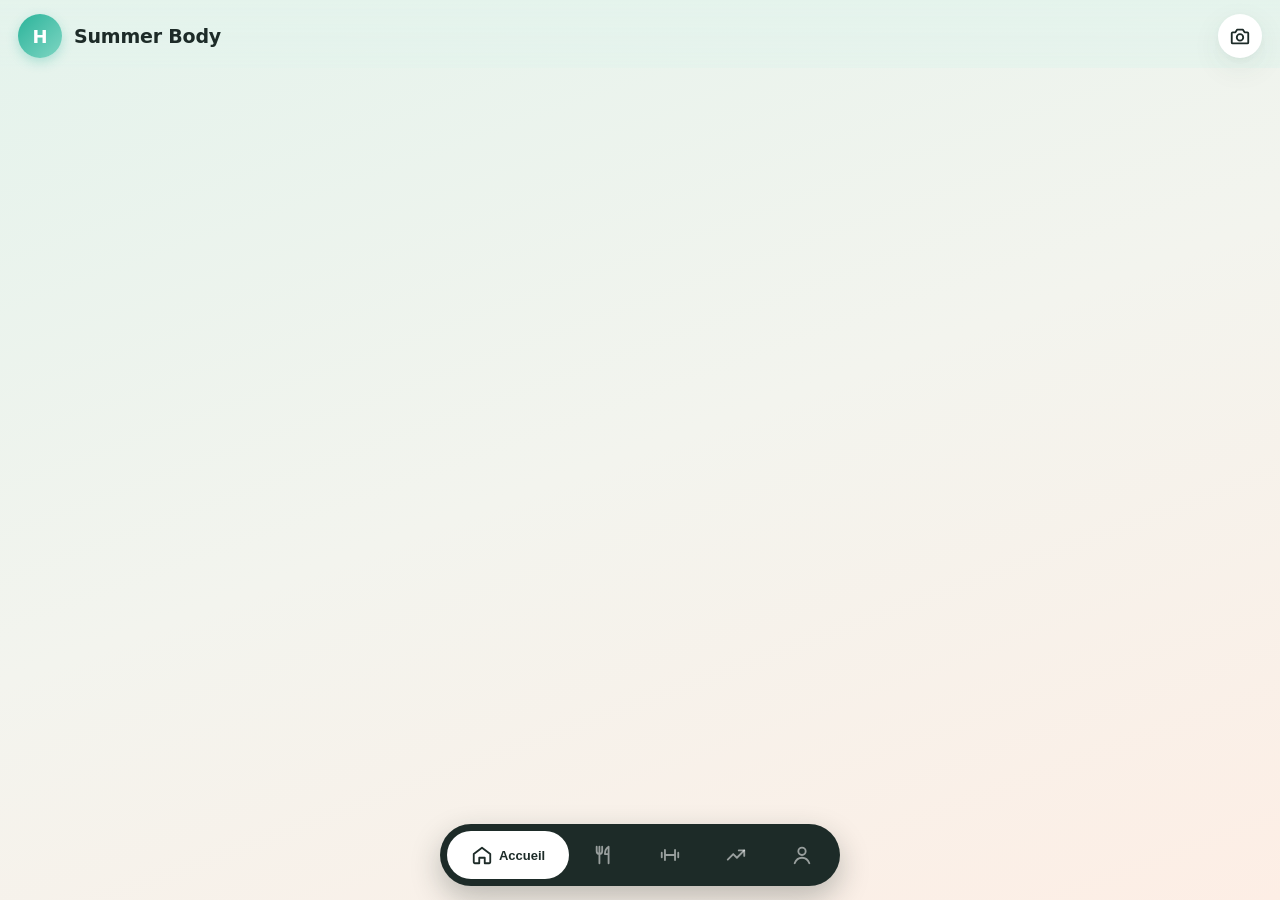
==== index.html @ 95f66892 "Add files via upload" ====
<!DOCTYPE html>
<html lang="fr">
<head>
<meta charset="utf-8">
<meta name="viewport" content="width=device-width, initial-scale=1, viewport-fit=cover">
<meta name="theme-color" content="#e4f3ec">
<title>Summer Body</title>
<link rel="manifest" href="manifest.webmanifest">
<link rel="icon" href="icon-192.png">
<link rel="apple-touch-icon" href="icon-192.png">
<link rel="stylesheet" href="styles.css">
</head>
<body>
<header id="topbar">
  <div id="avatar">H</div>
  <div class="ttl"><h1 id="title">Summer Body</h1><div id="date-label"></div></div>
  <button class="bell" id="quick-cam" aria-label="Photo d'un repas">
    <svg width="22" height="22" viewBox="0 0 24 24" fill="none" stroke="currentColor" stroke-width="2" stroke-linecap="round" stroke-linejoin="round"><path d="M4 8h3l2-3h6l2 3h3a1 1 0 0 1 1 1v10a1 1 0 0 1-1 1H4a1 1 0 0 1-1-1V9a1 1 0 0 1 1-1z"/><circle cx="12" cy="13.5" r="3.5"/></svg>
  </button>
</header>

<main id="view"></main>

<nav id="tabs">
  <button data-tab="home" class="active"><svg viewBox="0 0 24 24" fill="none" stroke="currentColor" stroke-width="2" stroke-linecap="round" stroke-linejoin="round"><path d="M3 11l9-7 9 7v9a1 1 0 0 1-1 1h-5v-6h-6v6H4a1 1 0 0 1-1-1z"/></svg><span class="lbl">Accueil</span></button>
  <button data-tab="meals"><svg viewBox="0 0 24 24" fill="none" stroke="currentColor" stroke-width="2" stroke-linecap="round" stroke-linejoin="round"><path d="M7 3v8M4 3v5a3 3 0 0 0 6 0V3M7 11v10M17 21V3c-2.5 1.5-4 4.5-4 8h4"/></svg><span class="lbl">Repas</span></button>
  <button data-tab="train"><svg viewBox="0 0 24 24" fill="none" stroke="currentColor" stroke-width="2" stroke-linecap="round" stroke-linejoin="round"><path d="M6.5 6.5v11M17.5 6.5v11M3 9.5v5M21 9.5v5M6.5 12h11"/></svg><span class="lbl">Séances</span></button>
  <button data-tab="body"><svg viewBox="0 0 24 24" fill="none" stroke="currentColor" stroke-width="2" stroke-linecap="round" stroke-linejoin="round"><path d="M3 17l6-6 4 4 8-8"/><path d="M15 7h6v6"/></svg><span class="lbl">Corps</span></button>
  <button data-tab="settings"><svg viewBox="0 0 24 24" fill="none" stroke="currentColor" stroke-width="2" stroke-linecap="round" stroke-linejoin="round"><circle cx="12" cy="8" r="4"/><path d="M4 21c1.5-4 4.5-6 8-6s6.5 2 8 6"/></svg><span class="lbl">Profil</span></button>
</nav>

<div id="sheet-backdrop" hidden></div>
<section id="sheet" hidden></section>
<div id="toast" hidden></div>

<script src="app.js"></script>
</body>
</html>
---- styles.css ----
/* Summer Body — thème clair pastel (menthe / pêche), cartes arrondies, nav flottante */
:root{
  --bg1:#e4f3ec; --bg2:#fdeee5;
  --card:rgba(255,255,255,.78); --card-solid:#ffffff; --card2:#f2f6f4; --line:rgba(29,43,40,.08);
  --text:#1d2b28; --muted:#7c8b87;
  --teal:#2bb39a; --teal-d:#1f927e; --teal-soft:#d9f2ea;
  --peach:#ff8a6b; --peach-d:#f06b4b; --peach-soft:#ffe4d9;
  --blue-soft:#d5eaf4; --yellow-soft:#fbefc2; --green-soft:#e2f0cf; --lilac-soft:#ebe4f7;
  --good:#2bb39a; --bad:#e5534b;
  --accent:var(--teal); --accent2:var(--peach);
  --shadow:0 10px 30px rgba(38,78,68,.08), 0 2px 6px rgba(38,78,68,.04);
  --r:24px;
}
*{box-sizing:border-box;-webkit-tap-highlight-color:transparent}
html{background:linear-gradient(160deg,var(--bg1) 0%,#f3f4ee 50%,var(--bg2) 100%) fixed;min-height:100%}
body{margin:0;color:var(--text);font-family:"Inter",system-ui,-apple-system,"Segoe UI",Roboto,sans-serif;font-size:16px;
  padding-bottom:calc(110px + env(safe-area-inset-bottom));min-height:100vh}

/* En-tête */
#topbar{position:sticky;top:0;z-index:5;display:flex;align-items:center;gap:12px;padding:14px 18px 10px;padding-top:calc(14px + env(safe-area-inset-top));
  background:linear-gradient(180deg,rgba(228,243,236,.95),rgba(228,243,236,.75));backdrop-filter:blur(12px);-webkit-backdrop-filter:blur(12px)}
#avatar{width:44px;height:44px;border-radius:50%;background:linear-gradient(135deg,var(--teal),#7fd6c3);color:#fff;display:flex;align-items:center;justify-content:center;font-weight:800;font-size:18px;flex-shrink:0;box-shadow:0 4px 12px rgba(43,179,154,.3)}
#topbar .ttl{flex:1;min-width:0}
#topbar h1{margin:0;font-size:19px;font-weight:750;letter-spacing:-.2px}
#date-label{color:var(--muted);font-size:13px;text-transform:capitalize}
#topbar .bell{width:44px;height:44px;border-radius:50%;background:var(--card-solid);display:flex;align-items:center;justify-content:center;box-shadow:var(--shadow);border:0;color:var(--text)}
main{padding:4px 16px 20px;max-width:640px;margin:0 auto}

/* Barre de navigation flottante */
#tabs{position:fixed;z-index:6;left:50%;transform:translateX(-50%);bottom:calc(14px + env(safe-area-inset-bottom));
  display:flex;gap:4px;background:#1d2b28;border-radius:32px;padding:7px;box-shadow:0 12px 30px rgba(29,43,40,.28);width:min(92vw,400px)}
#tabs button{flex:1;background:none;border:0;color:rgba(255,255,255,.55);height:48px;border-radius:24px;display:flex;align-items:center;justify-content:center;gap:6px;font-size:13px;font-weight:650;transition:all .25s}
#tabs button svg{width:22px;height:22px;flex-shrink:0}
#tabs button .lbl{display:none}
#tabs button.active{background:#fff;color:var(--text);flex:2.2}
#tabs button.active .lbl{display:inline}

/* Cartes */
.card{background:var(--card);backdrop-filter:blur(10px);-webkit-backdrop-filter:blur(10px);border-radius:var(--r);padding:18px;margin:14px 0;border:1px solid rgba(255,255,255,.9);box-shadow:var(--shadow)}
.card h2{margin:0 0 12px;font-size:16px;font-weight:700;letter-spacing:-.1px}
.card h3{margin:0 0 6px;font-size:15px}
.card.mint{background:var(--teal-soft)} .card.peach{background:var(--peach-soft)} .card.blue{background:var(--blue-soft)}
.card.yellow{background:var(--yellow-soft)} .card.green{background:var(--green-soft)} .card.lilac{background:var(--lilac-soft)}
.sec-title{display:flex;justify-content:space-between;align-items:baseline;margin:22px 4px 6px;font-weight:700;font-size:16px}
.sec-title a,.sec-title button{font-size:13px;color:var(--teal-d);font-weight:600;background:none;border:0}
.muted{color:var(--muted)} .small{font-size:13px}
.row{display:flex;gap:10px;align-items:center}
.between{justify-content:space-between}
.wrap{flex-wrap:wrap}
.grid2{display:grid;grid-template-columns:1fr 1fr;gap:12px}
.grid3{display:grid;grid-template-columns:repeat(3,1fr);gap:10px}

/* Accueil */
.hello{margin:6px 4px 2px}
.hello .h{font-size:26px;font-weight:800;letter-spacing:-.5px;line-height:1.15}
.hello .s{color:var(--muted);font-size:14px;margin-top:4px}
.progress-card{display:flex;gap:18px;align-items:center}
.ring{position:relative;flex-shrink:0}
.ring svg{display:block;transform:rotate(-90deg)}
.ring .ring-lbl{position:absolute;inset:0;display:flex;flex-direction:column;align-items:center;justify-content:center;text-align:center}
.ring .ring-lbl b{font-size:24px;font-weight:800;letter-spacing:-.5px}
.ring .ring-lbl span{font-size:11px;color:var(--muted)}
.legend{flex:1;display:flex;flex-direction:column;gap:9px;min-width:0}
.legend .li{display:flex;align-items:center;gap:8px;font-size:13px}
.legend .li i{width:8px;height:8px;border-radius:50%;flex-shrink:0}
.legend .li span{flex:1;color:var(--muted);white-space:nowrap;overflow:hidden;text-overflow:ellipsis}
.legend .li b{font-weight:700}
.week-bars{display:flex;justify-content:space-between;align-items:flex-end;height:110px;gap:8px;padding-top:6px}
.week-bars .col{flex:1;display:flex;flex-direction:column;align-items:center;gap:6px;height:100%}
.week-bars .track{flex:1;width:14px;background:rgba(43,179,154,.12);border-radius:10px;display:flex;align-items:flex-end;overflow:hidden;position:relative}
.week-bars .fill{width:100%;background:linear-gradient(180deg,#7fd6c3,var(--teal));border-radius:10px}
.week-bars .col.today .fill{background:linear-gradient(180deg,#ffb39e,var(--peach))}
.week-bars .d{font-size:11px;color:var(--muted);font-weight:600;width:24px;height:24px;border-radius:50%;display:flex;align-items:center;justify-content:center}
.week-bars .col.today .d{background:var(--text);color:#fff}
.week-bars .dot{width:5px;height:5px;border-radius:50%;background:transparent}
.week-bars .dot.on{background:var(--peach)}
.qa{display:grid;grid-template-columns:1fr 1fr;gap:12px}
.qa button{border:0;border-radius:20px;padding:14px;display:flex;align-items:center;gap:10px;text-align:left;font-size:14px;font-weight:650;color:var(--text);box-shadow:var(--shadow);background:var(--card-solid)}
.qa .ic{width:38px;height:38px;border-radius:12px;display:flex;align-items:center;justify-content:center;flex-shrink:0}
.qa .ic svg{width:20px;height:20px}
.streak-card{position:relative;overflow:hidden}
.streak-card .big{font-size:42px;font-weight:800;letter-spacing:-1px;line-height:1}
.pill{display:inline-flex;align-items:center;gap:6px;padding:6px 12px;border-radius:99px;background:rgba(255,255,255,.75);font-size:12px;font-weight:700}
.quote{font-size:15px;font-weight:650;margin-top:12px;line-height:1.4}
.streak-dots{display:flex;gap:6px;margin-top:14px}
.streak-dots span{flex:1;height:32px;border-radius:11px;background:rgba(255,255,255,.6);display:flex;align-items:center;justify-content:center;font-size:11px;font-weight:700;color:var(--muted)}
.streak-dots span.on{background:var(--peach);color:#fff}
.gauge-wrap{display:flex;align-items:center;gap:14px}
.gauge-wrap .gtxt{flex:1}
.gauge-wrap .gtxt .big{font-size:32px;font-weight:800;letter-spacing:-.8px}

.stat{background:var(--card-solid);border-radius:20px;padding:14px;box-shadow:var(--shadow)}
.stat .v{font-size:22px;font-weight:800;letter-spacing:-.4px}
.stat .l{font-size:12px;color:var(--muted);margin-top:3px}

.bar{height:10px;background:rgba(29,43,40,.07);border-radius:99px;overflow:hidden;margin-top:10px}
.bar > i{display:block;height:100%;background:linear-gradient(90deg,var(--peach),#ffb39e);border-radius:99px;transition:width .6s}
.bar.teal > i{background:linear-gradient(90deg,var(--teal),#7fd6c3)}

/* Boutons */
.btn{appearance:none;border:0;border-radius:16px;padding:13px 18px;font-size:15px;font-weight:700;background:var(--card-solid);color:var(--text);box-shadow:0 2px 6px rgba(29,43,40,.06)}
.btn.primary{background:var(--teal);color:#fff;box-shadow:0 8px 18px rgba(43,179,154,.3)}
.btn.coral{background:var(--peach);color:#fff;box-shadow:0 8px 18px rgba(255,138,107,.3)}
.btn.ghost{background:transparent;border:1.5px solid rgba(29,43,40,.12);box-shadow:none}
.btn.danger{background:transparent;color:var(--bad);border:1.5px solid rgba(229,83,75,.3);box-shadow:none}
.btn.block{width:100%}
.btn.sm{padding:8px 12px;font-size:13px;border-radius:12px}
.btn.round{width:42px;height:42px;padding:0;border-radius:50%;display:inline-flex;align-items:center;justify-content:center}
.fab{position:fixed;right:20px;bottom:calc(92px + env(safe-area-inset-bottom));z-index:4;width:58px;height:58px;border-radius:50%;border:0;background:var(--peach);color:#fff;font-size:30px;font-weight:500;box-shadow:0 10px 24px rgba(255,138,107,.4)}

label{display:block;font-size:13px;color:var(--muted);margin:12px 0 5px;font-weight:600}
input,textarea,select{width:100%;background:var(--card-solid);border:1.5px solid rgba(29,43,40,.08);color:var(--text);border-radius:14px;padding:12px 13px;font-size:16px;font-family:inherit}
textarea{min-height:80px;resize:vertical}
input:focus,textarea:focus,select:focus{outline:none;border-color:var(--teal);box-shadow:0 0 0 3px rgba(43,179,154,.15)}

/* Repas */
.day-head{display:flex;justify-content:space-between;align-items:baseline;margin:20px 6px 6px;font-weight:700;text-transform:capitalize}
.meal{display:flex;gap:12px;align-items:center;padding:10px 12px 10px 10px;background:var(--card-solid);border-radius:20px;margin:10px 0;box-shadow:var(--shadow)}
.meal img,.thumb-ph{width:58px;height:58px;border-radius:50%;object-fit:cover;background:var(--peach-soft);flex-shrink:0;display:flex;align-items:center;justify-content:center;font-size:24px}
.meal .info{flex:1;min-width:0}
.meal .desc{white-space:nowrap;overflow:hidden;text-overflow:ellipsis;font-weight:650}
.meal .check{width:30px;height:30px;border-radius:50%;background:var(--teal);color:#fff;display:flex;align-items:center;justify-content:center;font-size:15px;flex-shrink:0}
.meal .check.off{background:transparent;border:1.5px solid rgba(29,43,40,.15);color:var(--muted)}
.kcal{font-weight:750;color:var(--peach-d)}
.pending{color:var(--muted);font-style:italic;font-size:13px}
.chip{display:inline-block;padding:3px 9px;border-radius:99px;background:var(--card2);font-size:12px;color:var(--muted);margin:2px 4px 2px 0;font-weight:600}
.chip.good{color:var(--teal-d);background:var(--teal-soft)} .chip.acc{color:var(--peach-d);background:var(--peach-soft)}
.macros{display:grid;grid-template-columns:repeat(3,1fr);gap:10px;margin-top:12px}
.macro{background:var(--card-solid);border-radius:18px;padding:12px;box-shadow:var(--shadow);display:flex;flex-direction:column;align-items:center;gap:6px}
.macro .t{font-size:12px;color:var(--muted);font-weight:600}
.macro .v{font-size:18px;font-weight:800}
.photo-preview{width:100%;max-height:300px;object-fit:cover;border-radius:18px;margin-top:8px;background:var(--card2)}

.seg{display:flex;background:rgba(255,255,255,.6);border-radius:18px;padding:5px;margin:6px 0 12px;box-shadow:inset 0 0 0 1px rgba(255,255,255,.9)}
.seg button{flex:1;border:0;background:none;color:var(--muted);padding:10px;border-radius:14px;font-size:14px;font-weight:700}
.seg button.on{background:var(--teal);color:#fff;box-shadow:0 6px 14px rgba(43,179,154,.28)}

/* Feuille (bottom sheet) */
#sheet-backdrop{position:fixed;inset:0;background:rgba(29,43,40,.35);backdrop-filter:blur(3px);z-index:20}
#sheet{position:fixed;left:0;right:0;bottom:0;z-index:21;background:#fbfcfb;border-radius:28px 28px 0 0;max-height:92vh;overflow:auto;padding:12px 18px calc(24px + env(safe-area-inset-bottom));max-width:640px;margin:0 auto;box-shadow:0 -10px 40px rgba(29,43,40,.15)}
#sheet::before{content:"";display:block;width:40px;height:5px;border-radius:9px;background:rgba(29,43,40,.15);margin:0 auto 14px}
#sheet h2{margin:0 0 6px;font-size:20px;font-weight:800}
#sheet .card{backdrop-filter:none}
.sheet-actions{display:flex;gap:10px;margin-top:20px}
.sheet-actions .btn{flex:1}

#toast{position:fixed;left:50%;transform:translateX(-50%);bottom:calc(160px + env(safe-area-inset-bottom));background:var(--text);color:#fff;padding:11px 18px;border-radius:16px;z-index:30;font-size:14px;font-weight:600;box-shadow:0 10px 26px rgba(29,43,40,.3);max-width:90%}

/* Séances */
.wk-card{position:relative;border-radius:var(--r);padding:20px;margin:12px 0;overflow:hidden;min-height:118px;box-shadow:var(--shadow);display:flex;flex-direction:column;justify-content:space-between}
.wk-card .nm{font-size:19px;font-weight:800;letter-spacing:-.3px;max-width:62%;line-height:1.2}
.wk-card .meta{font-size:13px;color:rgba(29,43,40,.6);margin-top:4px;max-width:62%}
.wk-card .art{position:absolute;right:-6px;bottom:-8px;width:130px;height:130px;opacity:.95}
.wk-card .go{margin-top:12px;width:40px;height:40px;border-radius:50%;background:var(--text);color:#fff;border:0;display:flex;align-items:center;justify-content:center;font-size:18px}
.wk-card .tag{position:absolute;top:16px;right:16px}
.ex{background:var(--card-solid);border-radius:20px;padding:14px;margin:12px 0;box-shadow:var(--shadow)}
.ex-head{display:flex;justify-content:space-between;align-items:baseline;gap:8px}
.ex-head b{font-size:16px}
.set{display:grid;grid-template-columns:28px 1fr 1fr 46px;gap:8px;align-items:center;margin-top:8px}
.set .n{color:var(--muted);font-size:13px;text-align:center;font-weight:700}
.set input{padding:10px 8px;text-align:center;background:var(--card2);border-color:transparent}
.set .ok{height:44px;border-radius:14px;border:1.5px solid rgba(29,43,40,.1);background:#fff;color:var(--muted);font-size:18px}
.set .ok.done{background:var(--teal);color:#fff;border-color:transparent;box-shadow:0 6px 14px rgba(43,179,154,.3)}
.prev{font-size:12px;color:var(--muted);margin-top:4px}
.timer{position:sticky;top:76px;z-index:3;background:var(--text);color:#fff;border-radius:20px;padding:12px 16px;font-weight:750;display:flex;justify-content:space-between;align-items:center;margin-bottom:6px;box-shadow:0 10px 24px rgba(29,43,40,.25)}
.timer .btn{background:rgba(255,255,255,.15);color:#fff;box-shadow:none}
.pr{color:var(--peach-d);font-weight:800}
.list-row{display:flex;justify-content:space-between;align-items:center;padding:12px 0;border-bottom:1px solid var(--line);gap:10px}
.list-row:last-child{border-bottom:0}
.icn{width:40px;height:40px;border-radius:14px;display:flex;align-items:center;justify-content:center;flex-shrink:0;font-size:18px}

table{width:100%;border-collapse:collapse;font-size:14px}
th,td{text-align:left;padding:10px 6px;border-bottom:1px solid var(--line)}
th{color:var(--muted);font-weight:600;font-size:12px}
tr:last-child td{border-bottom:0}

.empty{text-align:center;padding:36px 14px;color:var(--muted)}
.empty .big{font-size:44px;margin-bottom:10px}
svg.chart{width:100%;height:auto;display:block}
pre.code{background:var(--card2);padding:12px;border-radius:14px;font-size:12px;overflow:auto;white-space:pre-wrap}
details summary{cursor:pointer}

/* Chat nutrition */
#chat{display:flex;flex-direction:column;gap:9px;padding-bottom:150px}
.msg{max-width:84%;padding:11px 14px;border-radius:20px;line-height:1.45;font-size:15px;word-wrap:break-word}
.msg.user{align-self:flex-end;background:var(--teal);color:#fff;border-bottom-right-radius:6px;box-shadow:0 6px 16px rgba(43,179,154,.25)}
.msg.assistant{align-self:flex-start;background:var(--card-solid);border-bottom-left-radius:6px;box-shadow:var(--shadow)}
.msg img{display:block;width:100%;max-width:240px;border-radius:14px;margin-bottom:7px}
.logged{align-self:flex-start;font-size:13px;background:var(--teal-soft);color:var(--teal-d);padding:8px 12px;border-radius:14px;max-width:90%;font-weight:600}
.logged b{color:var(--text);font-weight:700}
.typing{display:flex;gap:5px;padding:15px 17px}
.typing span{width:7px;height:7px;border-radius:50%;background:var(--muted);animation:blink 1.2s infinite}
.typing span:nth-child(2){animation-delay:.2s}.typing span:nth-child(3){animation-delay:.4s}
@keyframes blink{0%,80%,100%{opacity:.25}40%{opacity:1}}
#composer{position:fixed;left:50%;transform:translateX(-50%);width:min(94vw,600px);bottom:calc(84px + env(safe-area-inset-bottom));z-index:4;background:rgba(255,255,255,.92);backdrop-filter:blur(12px);-webkit-backdrop-filter:blur(12px);border-radius:24px;padding:8px;box-shadow:0 10px 30px rgba(29,43,40,.14)}
#composer textarea{min-height:44px;height:44px;max-height:120px;padding:11px 12px;resize:none;flex:1;border:0;background:var(--card2)}
#composer .btn{height:44px;min-width:44px;padding:0 12px;font-size:18px;border-radius:16px}
#c-prevwrap{position:relative;display:inline-block;margin:2px 0 8px 4px}
#c-prevwrap[hidden]{display:none}
#c-prev{height:70px;border-radius:12px;display:block}
#c-rm{position:absolute;top:-8px;right:-8px;width:24px;height:24px;border-radius:50%;border:0;background:var(--text);color:#fff;font-size:15px}
html,body{overflow-x:hidden}
.stat{min-width:0;overflow:hidden}
.stat .v{white-space:nowrap;overflow:hidden;text-overflow:ellipsis}
.qa button{min-height:66px;line-height:1.25}
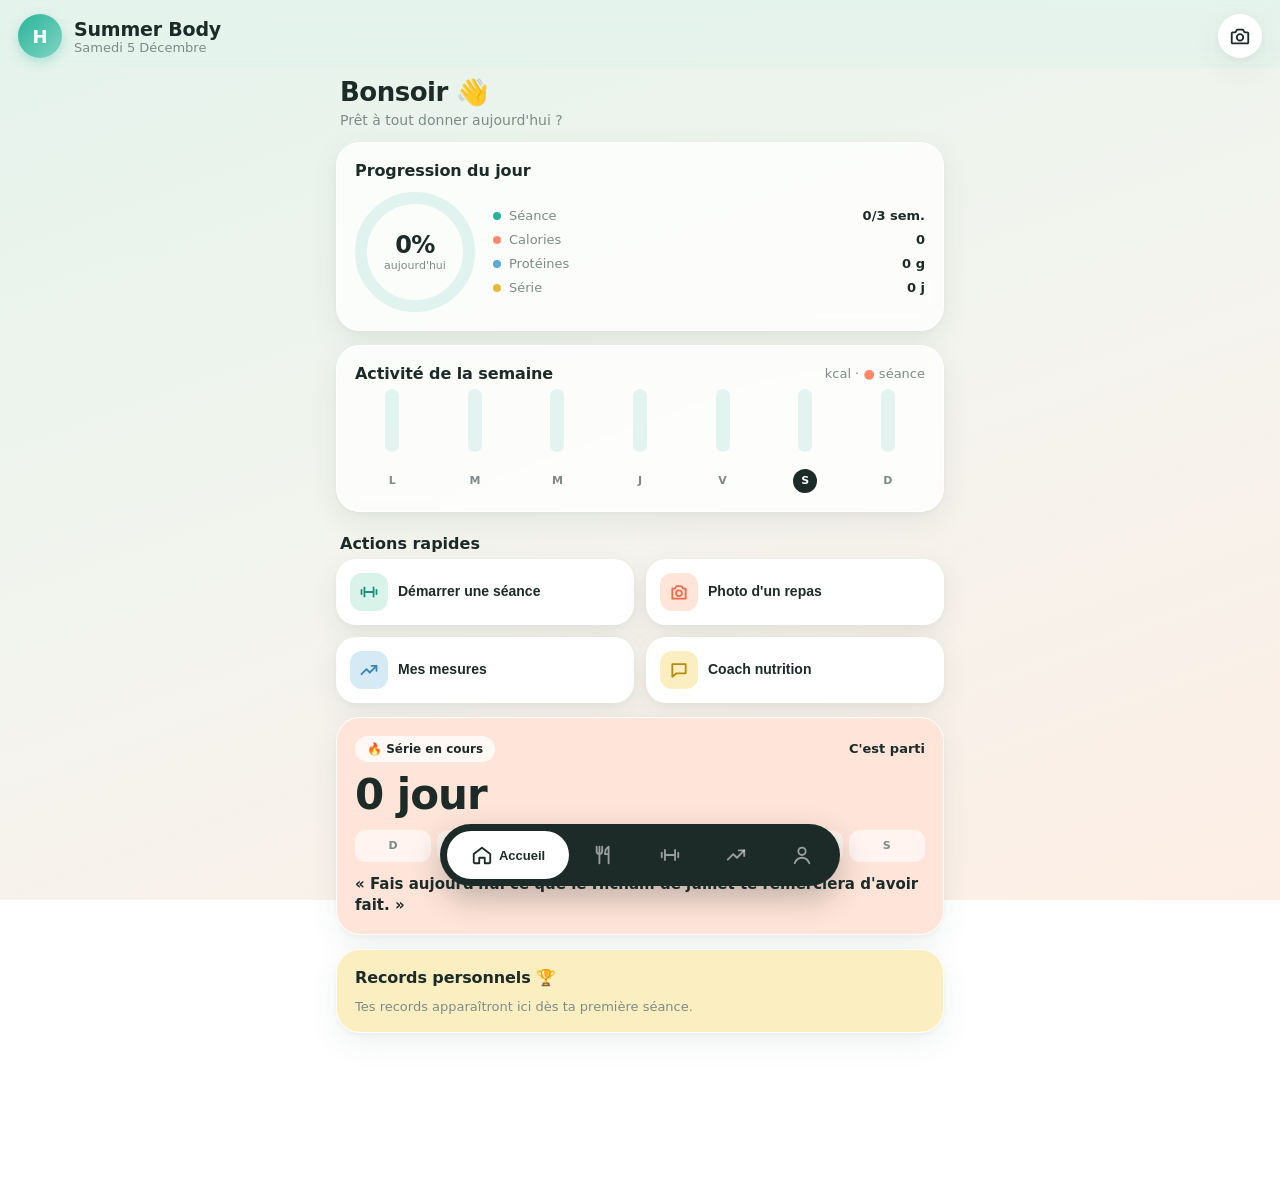
==== commit 1b060979: "Add files via upload" ====
--- a/index.html
+++ b/index.html
@@ -8,7 +8,214 @@
 <link rel="manifest" href="manifest.webmanifest">
 <link rel="icon" href="icon-192.png">
 <link rel="apple-touch-icon" href="icon-192.png">
-<link rel="stylesheet" href="styles.css">
+<style>
+/* Summer Body — thème clair pastel (menthe / pêche), cartes arrondies, nav flottante */
+:root{
+  --bg1:#e4f3ec; --bg2:#fdeee5;
+  --card:rgba(255,255,255,.78); --card-solid:#ffffff; --card2:#f2f6f4; --line:rgba(29,43,40,.08);
+  --text:#1d2b28; --muted:#7c8b87;
+  --teal:#2bb39a; --teal-d:#1f927e; --teal-soft:#d9f2ea;
+  --peach:#ff8a6b; --peach-d:#f06b4b; --peach-soft:#ffe4d9;
+  --blue-soft:#d5eaf4; --yellow-soft:#fbefc2; --green-soft:#e2f0cf; --lilac-soft:#ebe4f7;
+  --good:#2bb39a; --bad:#e5534b;
+  --accent:var(--teal); --accent2:var(--peach);
+  --shadow:0 10px 30px rgba(38,78,68,.08), 0 2px 6px rgba(38,78,68,.04);
+  --r:24px;
+}
+*{box-sizing:border-box;-webkit-tap-highlight-color:transparent}
+html{background:linear-gradient(160deg,var(--bg1) 0%,#f3f4ee 50%,var(--bg2) 100%) fixed;min-height:100%}
+body{margin:0;color:var(--text);font-family:"Inter",system-ui,-apple-system,"Segoe UI",Roboto,sans-serif;font-size:16px;
+  padding-bottom:calc(110px + env(safe-area-inset-bottom));min-height:100vh}
+
+/* En-tête */
+#topbar{position:sticky;top:0;z-index:5;display:flex;align-items:center;gap:12px;padding:14px 18px 10px;padding-top:calc(14px + env(safe-area-inset-top));
+  background:linear-gradient(180deg,rgba(228,243,236,.95),rgba(228,243,236,.75));backdrop-filter:blur(12px);-webkit-backdrop-filter:blur(12px)}
+#avatar{width:44px;height:44px;border-radius:50%;background:linear-gradient(135deg,var(--teal),#7fd6c3);color:#fff;display:flex;align-items:center;justify-content:center;font-weight:800;font-size:18px;flex-shrink:0;box-shadow:0 4px 12px rgba(43,179,154,.3)}
+#topbar .ttl{flex:1;min-width:0}
+#topbar h1{margin:0;font-size:19px;font-weight:750;letter-spacing:-.2px}
+#date-label{color:var(--muted);font-size:13px;text-transform:capitalize}
+#topbar .bell{width:44px;height:44px;border-radius:50%;background:var(--card-solid);display:flex;align-items:center;justify-content:center;box-shadow:var(--shadow);border:0;color:var(--text)}
+main{padding:4px 16px 20px;max-width:640px;margin:0 auto}
+
+/* Barre de navigation flottante */
+#tabs{position:fixed;z-index:6;left:50%;transform:translateX(-50%);bottom:calc(14px + env(safe-area-inset-bottom));
+  display:flex;gap:4px;background:#1d2b28;border-radius:32px;padding:7px;box-shadow:0 12px 30px rgba(29,43,40,.28);width:min(92vw,400px)}
+#tabs button{flex:1;background:none;border:0;color:rgba(255,255,255,.55);height:48px;border-radius:24px;display:flex;align-items:center;justify-content:center;gap:6px;font-size:13px;font-weight:650;transition:all .25s}
+#tabs button svg{width:22px;height:22px;flex-shrink:0}
+#tabs button .lbl{display:none}
+#tabs button.active{background:#fff;color:var(--text);flex:2.2}
+#tabs button.active .lbl{display:inline}
+
+/* Cartes */
+.card{background:var(--card);backdrop-filter:blur(10px);-webkit-backdrop-filter:blur(10px);border-radius:var(--r);padding:18px;margin:14px 0;border:1px solid rgba(255,255,255,.9);box-shadow:var(--shadow)}
+.card h2{margin:0 0 12px;font-size:16px;font-weight:700;letter-spacing:-.1px}
+.card h3{margin:0 0 6px;font-size:15px}
+.card.mint{background:var(--teal-soft)} .card.peach{background:var(--peach-soft)} .card.blue{background:var(--blue-soft)}
+.card.yellow{background:var(--yellow-soft)} .card.green{background:var(--green-soft)} .card.lilac{background:var(--lilac-soft)}
+.sec-title{display:flex;justify-content:space-between;align-items:baseline;margin:22px 4px 6px;font-weight:700;font-size:16px}
+.sec-title a,.sec-title button{font-size:13px;color:var(--teal-d);font-weight:600;background:none;border:0}
+.muted{color:var(--muted)} .small{font-size:13px}
+.row{display:flex;gap:10px;align-items:center}
+.between{justify-content:space-between}
+.wrap{flex-wrap:wrap}
+.grid2{display:grid;grid-template-columns:1fr 1fr;gap:12px}
+.grid3{display:grid;grid-template-columns:repeat(3,1fr);gap:10px}
+
+/* Accueil */
+.hello{margin:6px 4px 2px}
+.hello .h{font-size:26px;font-weight:800;letter-spacing:-.5px;line-height:1.15}
+.hello .s{color:var(--muted);font-size:14px;margin-top:4px}
+.progress-card{display:flex;gap:18px;align-items:center}
+.ring{position:relative;flex-shrink:0}
+.ring svg{display:block;transform:rotate(-90deg)}
+.ring .ring-lbl{position:absolute;inset:0;display:flex;flex-direction:column;align-items:center;justify-content:center;text-align:center}
+.ring .ring-lbl b{font-size:24px;font-weight:800;letter-spacing:-.5px}
+.ring .ring-lbl span{font-size:11px;color:var(--muted)}
+.legend{flex:1;display:flex;flex-direction:column;gap:9px;min-width:0}
+.legend .li{display:flex;align-items:center;gap:8px;font-size:13px}
+.legend .li i{width:8px;height:8px;border-radius:50%;flex-shrink:0}
+.legend .li span{flex:1;color:var(--muted);white-space:nowrap;overflow:hidden;text-overflow:ellipsis}
+.legend .li b{font-weight:700}
+.week-bars{display:flex;justify-content:space-between;align-items:flex-end;height:110px;gap:8px;padding-top:6px}
+.week-bars .col{flex:1;display:flex;flex-direction:column;align-items:center;gap:6px;height:100%}
+.week-bars .track{flex:1;width:14px;background:rgba(43,179,154,.12);border-radius:10px;display:flex;align-items:flex-end;overflow:hidden;position:relative}
+.week-bars .fill{width:100%;background:linear-gradient(180deg,#7fd6c3,var(--teal));border-radius:10px}
+.week-bars .col.today .fill{background:linear-gradient(180deg,#ffb39e,var(--peach))}
+.week-bars .d{font-size:11px;color:var(--muted);font-weight:600;width:24px;height:24px;border-radius:50%;display:flex;align-items:center;justify-content:center}
+.week-bars .col.today .d{background:var(--text);color:#fff}
+.week-bars .dot{width:5px;height:5px;border-radius:50%;background:transparent}
+.week-bars .dot.on{background:var(--peach)}
+.qa{display:grid;grid-template-columns:1fr 1fr;gap:12px}
+.qa button{border:0;border-radius:20px;padding:14px;display:flex;align-items:center;gap:10px;text-align:left;font-size:14px;font-weight:650;color:var(--text);box-shadow:var(--shadow);background:var(--card-solid)}
+.qa .ic{width:38px;height:38px;border-radius:12px;display:flex;align-items:center;justify-content:center;flex-shrink:0}
+.qa .ic svg{width:20px;height:20px}
+.streak-card{position:relative;overflow:hidden}
+.streak-card .big{font-size:42px;font-weight:800;letter-spacing:-1px;line-height:1}
+.pill{display:inline-flex;align-items:center;gap:6px;padding:6px 12px;border-radius:99px;background:rgba(255,255,255,.75);font-size:12px;font-weight:700}
+.quote{font-size:15px;font-weight:650;margin-top:12px;line-height:1.4}
+.streak-dots{display:flex;gap:6px;margin-top:14px}
+.streak-dots span{flex:1;height:32px;border-radius:11px;background:rgba(255,255,255,.6);display:flex;align-items:center;justify-content:center;font-size:11px;font-weight:700;color:var(--muted)}
+.streak-dots span.on{background:var(--peach);color:#fff}
+.gauge-wrap{display:flex;align-items:center;gap:14px}
+.gauge-wrap .gtxt{flex:1}
+.gauge-wrap .gtxt .big{font-size:32px;font-weight:800;letter-spacing:-.8px}
+
+.stat{background:var(--card-solid);border-radius:20px;padding:14px;box-shadow:var(--shadow)}
+.stat .v{font-size:22px;font-weight:800;letter-spacing:-.4px}
+.stat .l{font-size:12px;color:var(--muted);margin-top:3px}
+
+.bar{height:10px;background:rgba(29,43,40,.07);border-radius:99px;overflow:hidden;margin-top:10px}
+.bar > i{display:block;height:100%;background:linear-gradient(90deg,var(--peach),#ffb39e);border-radius:99px;transition:width .6s}
+.bar.teal > i{background:linear-gradient(90deg,var(--teal),#7fd6c3)}
+
+/* Boutons */
+.btn{appearance:none;border:0;border-radius:16px;padding:13px 18px;font-size:15px;font-weight:700;background:var(--card-solid);color:var(--text);box-shadow:0 2px 6px rgba(29,43,40,.06)}
+.btn.primary{background:var(--teal);color:#fff;box-shadow:0 8px 18px rgba(43,179,154,.3)}
+.btn.coral{background:var(--peach);color:#fff;box-shadow:0 8px 18px rgba(255,138,107,.3)}
+.btn.ghost{background:transparent;border:1.5px solid rgba(29,43,40,.12);box-shadow:none}
+.btn.danger{background:transparent;color:var(--bad);border:1.5px solid rgba(229,83,75,.3);box-shadow:none}
+.btn.block{width:100%}
+.btn.sm{padding:8px 12px;font-size:13px;border-radius:12px}
+.btn.round{width:42px;height:42px;padding:0;border-radius:50%;display:inline-flex;align-items:center;justify-content:center}
+.fab{position:fixed;right:20px;bottom:calc(92px + env(safe-area-inset-bottom));z-index:4;width:58px;height:58px;border-radius:50%;border:0;background:var(--peach);color:#fff;font-size:30px;font-weight:500;box-shadow:0 10px 24px rgba(255,138,107,.4)}
+
+label{display:block;font-size:13px;color:var(--muted);margin:12px 0 5px;font-weight:600}
+input,textarea,select{width:100%;background:var(--card-solid);border:1.5px solid rgba(29,43,40,.08);color:var(--text);border-radius:14px;padding:12px 13px;font-size:16px;font-family:inherit}
+textarea{min-height:80px;resize:vertical}
+input:focus,textarea:focus,select:focus{outline:none;border-color:var(--teal);box-shadow:0 0 0 3px rgba(43,179,154,.15)}
+
+/* Repas */
+.day-head{display:flex;justify-content:space-between;align-items:baseline;margin:20px 6px 6px;font-weight:700;text-transform:capitalize}
+.meal{display:flex;gap:12px;align-items:center;padding:10px 12px 10px 10px;background:var(--card-solid);border-radius:20px;margin:10px 0;box-shadow:var(--shadow)}
+.meal img,.thumb-ph{width:58px;height:58px;border-radius:50%;object-fit:cover;background:var(--peach-soft);flex-shrink:0;display:flex;align-items:center;justify-content:center;font-size:24px}
+.meal .info{flex:1;min-width:0}
+.meal .desc{white-space:nowrap;overflow:hidden;text-overflow:ellipsis;font-weight:650}
+.meal .check{width:30px;height:30px;border-radius:50%;background:var(--teal);color:#fff;display:flex;align-items:center;justify-content:center;font-size:15px;flex-shrink:0}
+.meal .check.off{background:transparent;border:1.5px solid rgba(29,43,40,.15);color:var(--muted)}
+.kcal{font-weight:750;color:var(--peach-d)}
+.pending{color:var(--muted);font-style:italic;font-size:13px}
+.chip{display:inline-block;padding:3px 9px;border-radius:99px;background:var(--card2);font-size:12px;color:var(--muted);margin:2px 4px 2px 0;font-weight:600}
+.chip.good{color:var(--teal-d);background:var(--teal-soft)} .chip.acc{color:var(--peach-d);background:var(--peach-soft)}
+.macros{display:grid;grid-template-columns:repeat(3,1fr);gap:10px;margin-top:12px}
+.macro{background:var(--card-solid);border-radius:18px;padding:12px;box-shadow:var(--shadow);display:flex;flex-direction:column;align-items:center;gap:6px}
+.macro .t{font-size:12px;color:var(--muted);font-weight:600}
+.macro .v{font-size:18px;font-weight:800}
+.photo-preview{width:100%;max-height:300px;object-fit:cover;border-radius:18px;margin-top:8px;background:var(--card2)}
+
+.seg{display:flex;background:rgba(255,255,255,.6);border-radius:18px;padding:5px;margin:6px 0 12px;box-shadow:inset 0 0 0 1px rgba(255,255,255,.9)}
+.seg button{flex:1;border:0;background:none;color:var(--muted);padding:10px;border-radius:14px;font-size:14px;font-weight:700}
+.seg button.on{background:var(--teal);color:#fff;box-shadow:0 6px 14px rgba(43,179,154,.28)}
+
+/* Feuille (bottom sheet) */
+#sheet-backdrop{position:fixed;inset:0;background:rgba(29,43,40,.35);backdrop-filter:blur(3px);z-index:20}
+#sheet{position:fixed;left:0;right:0;bottom:0;z-index:21;background:#fbfcfb;border-radius:28px 28px 0 0;max-height:92vh;overflow:auto;padding:12px 18px calc(24px + env(safe-area-inset-bottom));max-width:640px;margin:0 auto;box-shadow:0 -10px 40px rgba(29,43,40,.15)}
+#sheet::before{content:"";display:block;width:40px;height:5px;border-radius:9px;background:rgba(29,43,40,.15);margin:0 auto 14px}
+#sheet h2{margin:0 0 6px;font-size:20px;font-weight:800}
+#sheet .card{backdrop-filter:none}
+.sheet-actions{display:flex;gap:10px;margin-top:20px}
+.sheet-actions .btn{flex:1}
+
+#toast{position:fixed;left:50%;transform:translateX(-50%);bottom:calc(160px + env(safe-area-inset-bottom));background:var(--text);color:#fff;padding:11px 18px;border-radius:16px;z-index:30;font-size:14px;font-weight:600;box-shadow:0 10px 26px rgba(29,43,40,.3);max-width:90%}
+
+/* Séances */
+.wk-card{position:relative;border-radius:var(--r);padding:20px;margin:12px 0;overflow:hidden;min-height:118px;box-shadow:var(--shadow);display:flex;flex-direction:column;justify-content:space-between}
+.wk-card .nm{font-size:19px;font-weight:800;letter-spacing:-.3px;max-width:62%;line-height:1.2}
+.wk-card .meta{font-size:13px;color:rgba(29,43,40,.6);margin-top:4px;max-width:62%}
+.wk-card .art{position:absolute;right:-6px;bottom:-8px;width:130px;height:130px;opacity:.95}
+.wk-card .go{margin-top:12px;width:40px;height:40px;border-radius:50%;background:var(--text);color:#fff;border:0;display:flex;align-items:center;justify-content:center;font-size:18px}
+.wk-card .tag{position:absolute;top:16px;right:16px}
+.ex{background:var(--card-solid);border-radius:20px;padding:14px;margin:12px 0;box-shadow:var(--shadow)}
+.ex-head{display:flex;justify-content:space-between;align-items:baseline;gap:8px}
+.ex-head b{font-size:16px}
+.set{display:grid;grid-template-columns:28px 1fr 1fr 46px;gap:8px;align-items:center;margin-top:8px}
+.set .n{color:var(--muted);font-size:13px;text-align:center;font-weight:700}
+.set input{padding:10px 8px;text-align:center;background:var(--card2);border-color:transparent}
+.set .ok{height:44px;border-radius:14px;border:1.5px solid rgba(29,43,40,.1);background:#fff;color:var(--muted);font-size:18px}
+.set .ok.done{background:var(--teal);color:#fff;border-color:transparent;box-shadow:0 6px 14px rgba(43,179,154,.3)}
+.prev{font-size:12px;color:var(--muted);margin-top:4px}
+.timer{position:sticky;top:76px;z-index:3;background:var(--text);color:#fff;border-radius:20px;padding:12px 16px;font-weight:750;display:flex;justify-content:space-between;align-items:center;margin-bottom:6px;box-shadow:0 10px 24px rgba(29,43,40,.25)}
+.timer .btn{background:rgba(255,255,255,.15);color:#fff;box-shadow:none}
+.pr{color:var(--peach-d);font-weight:800}
+.list-row{display:flex;justify-content:space-between;align-items:center;padding:12px 0;border-bottom:1px solid var(--line);gap:10px}
+.list-row:last-child{border-bottom:0}
+.icn{width:40px;height:40px;border-radius:14px;display:flex;align-items:center;justify-content:center;flex-shrink:0;font-size:18px}
+
+table{width:100%;border-collapse:collapse;font-size:14px}
+th,td{text-align:left;padding:10px 6px;border-bottom:1px solid var(--line)}
+th{color:var(--muted);font-weight:600;font-size:12px}
+tr:last-child td{border-bottom:0}
+
+.empty{text-align:center;padding:36px 14px;color:var(--muted)}
+.empty .big{font-size:44px;margin-bottom:10px}
+svg.chart{width:100%;height:auto;display:block}
+pre.code{background:var(--card2);padding:12px;border-radius:14px;font-size:12px;overflow:auto;white-space:pre-wrap}
+details summary{cursor:pointer}
+
+/* Chat nutrition */
+#chat{display:flex;flex-direction:column;gap:9px;padding-bottom:150px}
+.msg{max-width:84%;padding:11px 14px;border-radius:20px;line-height:1.45;font-size:15px;word-wrap:break-word}
+.msg.user{align-self:flex-end;background:var(--teal);color:#fff;border-bottom-right-radius:6px;box-shadow:0 6px 16px rgba(43,179,154,.25)}
+.msg.assistant{align-self:flex-start;background:var(--card-solid);border-bottom-left-radius:6px;box-shadow:var(--shadow)}
+.msg img{display:block;width:100%;max-width:240px;border-radius:14px;margin-bottom:7px}
+.logged{align-self:flex-start;font-size:13px;background:var(--teal-soft);color:var(--teal-d);padding:8px 12px;border-radius:14px;max-width:90%;font-weight:600}
+.logged b{color:var(--text);font-weight:700}
+.typing{display:flex;gap:5px;padding:15px 17px}
+.typing span{width:7px;height:7px;border-radius:50%;background:var(--muted);animation:blink 1.2s infinite}
+.typing span:nth-child(2){animation-delay:.2s}.typing span:nth-child(3){animation-delay:.4s}
+@keyframes blink{0%,80%,100%{opacity:.25}40%{opacity:1}}
+#composer{position:fixed;left:50%;transform:translateX(-50%);width:min(94vw,600px);bottom:calc(84px + env(safe-area-inset-bottom));z-index:4;background:rgba(255,255,255,.92);backdrop-filter:blur(12px);-webkit-backdrop-filter:blur(12px);border-radius:24px;padding:8px;box-shadow:0 10px 30px rgba(29,43,40,.14)}
+#composer textarea{min-height:44px;height:44px;max-height:120px;padding:11px 12px;resize:none;flex:1;border:0;background:var(--card2)}
+#composer .btn{height:44px;min-width:44px;padding:0 12px;font-size:18px;border-radius:16px}
+#c-prevwrap{position:relative;display:inline-block;margin:2px 0 8px 4px}
+#c-prevwrap[hidden]{display:none}
+#c-prev{height:70px;border-radius:12px;display:block}
+#c-rm{position:absolute;top:-8px;right:-8px;width:24px;height:24px;border-radius:50%;border:0;background:var(--text);color:#fff;font-size:15px}
+html,body{overflow-x:hidden}
+.stat{min-width:0;overflow:hidden}
+.stat .v{white-space:nowrap;overflow:hidden;text-overflow:ellipsis}
+.qa button{min-height:66px;line-height:1.25}
+
+</style>
 </head>
 <body>
 <header id="topbar">
@@ -33,6 +240,1159 @@
 <section id="sheet" hidden></section>
 <div id="toast" hidden></div>
 
-<script src="app.js"></script>
+<script>
+'use strict';
+/* Summer Body — appli de suivi 100 % locale (IndexedDB). Aucune donnée ne quitte le téléphone. */
+
+const APP_VERSION = '1.2.0';
+
+/* ---------------- Base de données locale ---------------- */
+const DB_NAME = 'summerbody';
+const STORES = ['meals', 'workouts', 'body', 'settings', 'chat'];
+let _db;
+function openDB() {
+  if (_db) return Promise.resolve(_db);
+  return new Promise((res, rej) => {
+    const r = indexedDB.open(DB_NAME, 2);
+    r.onupgradeneeded = () => {
+      const db = r.result;
+      for (const s of ['meals', 'workouts', 'body']) {
+        if (!db.objectStoreNames.contains(s)) db.createObjectStore(s, { keyPath: 'id' }).createIndex('date', 'date');
+      }
+      if (!db.objectStoreNames.contains('chat')) db.createObjectStore('chat', { keyPath: 'id' }).createIndex('ts', 'ts');
+      if (!db.objectStoreNames.contains('settings')) db.createObjectStore('settings', { keyPath: 'key' });
+    };
+    r.onsuccess = () => { _db = r.result; res(_db); };
+    r.onerror = () => rej(r.error);
+  });
+}
+async function tx(store, mode, fn) {
+  const db = await openDB();
+  return new Promise((res, rej) => {
+    const t = db.transaction(store, mode);
+    const s = t.objectStore(store);
+    let out;
+    Promise.resolve(fn(s)).then(v => { out = v; });
+    t.oncomplete = () => res(out);
+    t.onerror = () => rej(t.error);
+    t.onabort = () => rej(t.error);
+  });
+}
+const req = r => new Promise((res, rej) => { r.onsuccess = () => res(r.result); r.onerror = () => rej(r.error); });
+const dbAll = store => tx(store, 'readonly', s => req(s.getAll()));
+const dbGet = (store, key) => tx(store, 'readonly', s => req(s.get(key)));
+const dbPut = (store, val) => tx(store, 'readwrite', s => req(s.put(val)));
+const dbDel = (store, key) => tx(store, 'readwrite', s => req(s.delete(key)));
+const dbClear = store => tx(store, 'readwrite', s => req(s.clear()));
+
+async function getSetting(key, def = null) { const r = await dbGet('settings', key); return r ? r.value : def; }
+const setSetting = (key, value) => dbPut('settings', { key, value });
+
+/* ---------------- Utilitaires ---------------- */
+const $ = sel => document.querySelector(sel);
+const view = () => $('#view');
+const uid = () => Date.now().toString(36) + Math.random().toString(36).slice(2, 7);
+const pad = n => String(n).padStart(2, '0');
+const dateKey = (d = new Date()) => `${d.getFullYear()}-${pad(d.getMonth() + 1)}-${pad(d.getDate())}`;
+const parseKey = k => { const [y, m, d] = k.split('-').map(Number); return new Date(y, m - 1, d); };
+const addDays = (d, n) => { const x = new Date(d); x.setDate(x.getDate() + n); return x; };
+const fmtDay = k => {
+  const today = dateKey(), yest = dateKey(addDays(new Date(), -1));
+  if (k === today) return "aujourd'hui";
+  if (k === yest) return 'hier';
+  return parseKey(k).toLocaleDateString('fr-BE', { weekday: 'long', day: 'numeric', month: 'long' });
+};
+const fmtShort = k => parseKey(k).toLocaleDateString('fr-BE', { day: 'numeric', month: 'short' });
+const timeNow = () => { const d = new Date(); return `${pad(d.getHours())}:${pad(d.getMinutes())}`; };
+const esc = s => String(s ?? '').replace(/[&<>"']/g, c => ({ '&': '&amp;', '<': '&lt;', '>': '&gt;', '"': '&quot;', "'": '&#39;' }[c]));
+const num = v => { if (v === '' || v == null) return null; const n = parseFloat(String(v).replace(',', '.')); return isNaN(n) ? null : n; };
+const r1 = n => Math.round(n * 10) / 10;
+const weekStart = (d = new Date()) => { const x = new Date(d.getFullYear(), d.getMonth(), d.getDate()); const wd = (x.getDay() + 6) % 7; return addDays(x, -wd); };
+
+let objectURLs = [];
+function blobURL(b) { if (!b) return ''; const u = URL.createObjectURL(b); objectURLs.push(u); return u; }
+function freeURLs() { objectURLs.forEach(u => URL.revokeObjectURL(u)); objectURLs = []; }
+
+let toastTimer;
+function toast(msg, ms = 2400) {
+  const t = $('#toast'); t.textContent = msg; t.hidden = false;
+  clearTimeout(toastTimer); toastTimer = setTimeout(() => { t.hidden = true; }, ms);
+}
+
+function openSheet(html) {
+  $('#sheet').innerHTML = html; $('#sheet').hidden = false; $('#sheet-backdrop').hidden = false;
+  $('#sheet').scrollTop = 0;
+}
+function closeSheet() { $('#sheet').hidden = true; $('#sheet-backdrop').hidden = true; $('#sheet').innerHTML = ''; }
+$('#sheet-backdrop').addEventListener('click', closeSheet);
+
+function confirmSheet(msg, okLabel = 'Confirmer', danger = true) {
+  return new Promise(resolve => {
+    openSheet(`<h2>${esc(msg)}</h2><div class="sheet-actions">
+      <button class="btn ghost" id="c-no">Annuler</button>
+      <button class="btn ${danger ? 'danger' : 'primary'}" id="c-yes">${esc(okLabel)}</button></div>`);
+    $('#c-no').onclick = () => { closeSheet(); resolve(false); };
+    $('#c-yes').onclick = () => { closeSheet(); resolve(true); };
+  });
+}
+
+/* Réduit une photo à 1600 px max (qualité JPEG 0,85) pour garder une bonne qualité sans exploser le stockage. */
+async function resizeImage(file, max = 1600, quality = 0.85) {
+  try {
+    const bmp = await createImageBitmap(file, { imageOrientation: 'from-image' });
+    const scale = Math.min(1, max / Math.max(bmp.width, bmp.height));
+    const c = document.createElement('canvas');
+    c.width = Math.round(bmp.width * scale); c.height = Math.round(bmp.height * scale);
+    c.getContext('2d').drawImage(bmp, 0, 0, c.width, c.height);
+    return await new Promise(r => c.toBlob(r, 'image/jpeg', quality));
+  } catch { return file; }
+}
+
+/* ---------------- Graphique en ligne (SVG) ---------------- */
+function lineChart(points, { target = null, unit = '', h = 150 } = {}) {
+  if (points.length < 2) return `<div class="muted small">Ajoute au moins 2 mesures pour voir ta courbe.</div>`;
+  const W = 320, H = h, P = { l: 34, r: 10, t: 12, b: 22 };
+  const xs = points.map(p => parseKey(p.x).getTime());
+  let ys = points.map(p => p.y);
+  if (target != null) ys = ys.concat(target);
+  let yMin = Math.min(...ys), yMax = Math.max(...ys);
+  if (yMax - yMin < 2) { yMin -= 1; yMax += 1; }
+  const padY = (yMax - yMin) * 0.12; yMin -= padY; yMax += padY;
+  const x0 = Math.min(...xs), x1 = Math.max(...xs);
+  const X = t => P.l + (x1 === x0 ? 0.5 : (t - x0) / (x1 - x0)) * (W - P.l - P.r);
+  const Y = v => P.t + (1 - (v - yMin) / (yMax - yMin)) * (H - P.t - P.b);
+  const path = points.map((p, i) => `${i ? 'L' : 'M'}${X(xs[i]).toFixed(1)},${Y(p.y).toFixed(1)}`).join(' ');
+  const area = `${path} L${X(xs[xs.length - 1]).toFixed(1)},${H - P.b} L${X(xs[0]).toFixed(1)},${H - P.b} Z`;
+  const ticks = [yMin + padY, (yMin + yMax) / 2, yMax - padY].map(v => r1(v));
+  const last = points[points.length - 1];
+  return `<svg class="chart" viewBox="0 0 ${W} ${H}" role="img">
+    <defs><linearGradient id="g" x1="0" y1="0" x2="0" y2="1"><stop offset="0" stop-color="#2bb39a" stop-opacity=".28"/><stop offset="1" stop-color="#2bb39a" stop-opacity="0"/></linearGradient></defs>
+    ${ticks.map(v => `<line x1="${P.l}" x2="${W - P.r}" y1="${Y(v)}" y2="${Y(v)}" stroke="rgba(29,43,40,.08)" stroke-width="1"/><text x="${P.l - 6}" y="${Y(v) + 4}" fill="#8b93a3" font-size="10" text-anchor="end">${v}</text>`).join('')}
+    ${target != null ? `<line x1="${P.l}" x2="${W - P.r}" y1="${Y(target)}" y2="${Y(target)}" stroke="#ff8a6b" stroke-dasharray="4 4" stroke-width="1.5"/><text x="${W - P.r}" y="${Y(target) - 4}" fill="#f06b4b" font-size="10" text-anchor="end">objectif ${target}${unit}</text>` : ''}
+    <path d="${area}" fill="url(#g)"/>
+    <path d="${path}" fill="none" stroke="#2bb39a" stroke-width="3" stroke-linejoin="round" stroke-linecap="round"/>
+    <circle cx="${X(xs[xs.length - 1])}" cy="${Y(last.y)}" r="4.5" fill="#ff8a6b" stroke="#fff" stroke-width="2"/>
+    <text x="${P.l}" y="${H - 6}" fill="#8b93a3" font-size="10">${fmtShort(points[0].x)}</text>
+    <text x="${W - P.r}" y="${H - 6}" fill="#8b93a3" font-size="10" text-anchor="end">${fmtShort(last.x)}</text>
+  </svg>`;
+}
+
+/* ---------------- Calculs ---------------- */
+const est1RM = (w, reps) => (w > 0 && reps > 0) ? w * (1 + reps / 30) : 0;
+
+function computeRecords(workouts) {
+  const best = {};
+  const sorted = [...workouts].sort((a, b) => a.ts - b.ts);
+  for (const w of sorted) for (const ex of w.exercises || []) for (const s of ex.sets || []) {
+    if (!s.done) continue;
+    const e = est1RM(num(s.weight) || 0, num(s.reps) || 0);
+    const key = ex.name.trim().toLowerCase();
+    if (e > 0 && (!best[key] || e > best[key].e1rm)) best[key] = { name: ex.name, weight: num(s.weight), reps: num(s.reps), e1rm: e, date: w.date };
+  }
+  return best;
+}
+
+function activityDays(meals, workouts, body) {
+  const set = new Set();
+  meals.forEach(m => set.add(m.date)); workouts.forEach(w => set.add(w.date)); body.forEach(b => set.add(b.date));
+  return set;
+}
+function streakOf(days) {
+  let d = new Date();
+  if (!days.has(dateKey(d))) d = addDays(d, -1);
+  let n = 0;
+  while (days.has(dateKey(d))) { n++; d = addDays(d, -1); }
+  return n;
+}
+
+const QUOTES = [
+  "Chaque répétition compte. Celle d'aujourd'hui aussi.",
+  "Le corps que tu veux cet été se construit maintenant.",
+  "Pas besoin d'être parfait. Juste régulier.",
+  "Tu ne regretteras jamais une séance faite.",
+  "Un jour de plus dans la série. Ne la casse pas.",
+  "Petits progrès, tous les jours : c'est comme ça qu'on se transforme.",
+  "Fais aujourd'hui ce que le Hicham de juillet te remerciera d'avoir fait.",
+  "La motivation te lance, l'habitude te fait arriver.",
+  "Plus lourd qu'hier, plus fort que demain.",
+  "Ton seul adversaire, c'est la version de toi d'hier.",
+];
+const quoteOfDay = () => { const d = new Date(); return QUOTES[(d.getFullYear() * 400 + d.getMonth() * 31 + d.getDate()) % QUOTES.length]; };
+
+/* ---------------- Navigation ---------------- */
+let currentTab = 'home';
+const VIEWS = {};
+async function go(tab) {
+  currentTab = tab;
+  document.querySelectorAll('#tabs button').forEach(b => b.classList.toggle('active', b.dataset.tab === tab));
+  freeURLs();
+  document.querySelectorAll('.fab').forEach(f => f.remove());
+  await VIEWS[tab]();
+  if (!(tab === 'meals' && mealsMode === 'chat')) window.scrollTo(0, 0);
+}
+document.querySelectorAll('#tabs button').forEach(b => b.onclick = () => go(b.dataset.tab));
+
+/* ---------- Éléments graphiques (anneaux, jauges, illustrations) ---------- */
+function ring(pct, { size = 120, stroke = 12, color = 'var(--teal)', track = 'rgba(43,179,154,.13)', label = '', sub = '' } = {}) {
+  const r = (size - stroke) / 2, c = 2 * Math.PI * r, p = Math.max(0, Math.min(100, pct || 0));
+  return `<div class="ring" style="width:${size}px;height:${size}px"><svg width="${size}" height="${size}">
+    <circle cx="${size / 2}" cy="${size / 2}" r="${r}" fill="none" stroke="${track}" stroke-width="${stroke}"/>
+    <circle cx="${size / 2}" cy="${size / 2}" r="${r}" fill="none" stroke="${color}" stroke-width="${stroke}" stroke-linecap="round"
+      stroke-dasharray="${c}" stroke-dashoffset="${c * (1 - p / 100)}" style="transition:stroke-dashoffset .8s"/></svg>
+    <div class="ring-lbl">${label ? `<b>${label}</b>` : ''}${sub ? `<span>${sub}</span>` : ''}</div></div>`;
+}
+function semiGauge(pct, color = 'var(--teal)') {
+  const p = Math.max(0, Math.min(100, pct || 0)), r = 46, c = Math.PI * r;
+  return `<svg width="120" height="70" viewBox="0 0 120 70"><path d="M14 62 A46 46 0 0 1 106 62" fill="none" stroke="rgba(29,43,40,.08)" stroke-width="12" stroke-linecap="round"/>
+    <path d="M14 62 A46 46 0 0 1 106 62" fill="none" stroke="${color}" stroke-width="12" stroke-linecap="round" stroke-dasharray="${c}" stroke-dashoffset="${c * (1 - p / 100)}"/></svg>`;
+}
+const ART = [
+  // haltère
+  `<svg class="art" viewBox="0 0 130 130"><g transform="rotate(-30 65 65)"><rect x="22" y="40" width="18" height="50" rx="7" fill="#1d2b28"/><rect x="10" y="48" width="12" height="34" rx="5" fill="#1d2b28"/><rect x="90" y="40" width="18" height="50" rx="7" fill="#1d2b28"/><rect x="108" y="48" width="12" height="34" rx="5" fill="#1d2b28"/><rect x="40" y="60" width="50" height="10" rx="4" fill="#5b6b67"/></g></svg>`,
+  // kettlebell
+  `<svg class="art" viewBox="0 0 130 130"><path d="M45 52 C45 22 85 22 85 52" fill="none" stroke="#1d2b28" stroke-width="11" stroke-linecap="round"/><circle cx="65" cy="85" r="38" fill="#1d2b28"/><rect x="50" y="78" width="30" height="16" rx="5" fill="rgba(255,255,255,.18)"/></svg>`,
+  // corde à sauter
+  `<svg class="art" viewBox="0 0 130 130"><path d="M30 40 C10 110 120 120 100 40" fill="none" stroke="#1d2b28" stroke-width="5"/><rect x="22" y="14" width="14" height="32" rx="6" fill="#ff8a6b"/><rect x="94" y="14" width="14" height="32" rx="6" fill="#ff8a6b"/></svg>`,
+  // cible / abdos
+  `<svg class="art" viewBox="0 0 130 130"><circle cx="70" cy="70" r="50" fill="none" stroke="#1d2b28" stroke-width="9"/><circle cx="70" cy="70" r="30" fill="none" stroke="#2bb39a" stroke-width="9"/><circle cx="70" cy="70" r="11" fill="#ff8a6b"/></svg>`,
+];
+const PASTELS = ['mint', 'peach', 'blue', 'yellow', 'green', 'lilac'];
+const QA_ICONS = {
+  train: '<svg viewBox="0 0 24 24" fill="none" stroke="currentColor" stroke-width="2.2" stroke-linecap="round"><path d="M6.5 6.5v11M17.5 6.5v11M3 9.5v5M21 9.5v5M6.5 12h11"/></svg>',
+  food: '<svg viewBox="0 0 24 24" fill="none" stroke="currentColor" stroke-width="2.2" stroke-linecap="round" stroke-linejoin="round"><path d="M4 8h3l2-3h6l2 3h3v12H4z"/><circle cx="12" cy="13.5" r="3.5"/></svg>',
+  body: '<svg viewBox="0 0 24 24" fill="none" stroke="currentColor" stroke-width="2.2" stroke-linecap="round" stroke-linejoin="round"><path d="M3 17l6-6 4 4 8-8M15 7h6v6"/></svg>',
+  chat: '<svg viewBox="0 0 24 24" fill="none" stroke="currentColor" stroke-width="2.2" stroke-linecap="round" stroke-linejoin="round"><path d="M4 5h16v11H9l-5 4z"/></svg>',
+};
+
+/* ================= ACCUEIL ================= */
+VIEWS.home = async () => {
+  const [meals, workouts, body, goals, program, active] = await Promise.all([
+    dbAll('meals'), dbAll('workouts'), dbAll('body'), getSetting('goals', {}), getSetting('program'), getSetting('activeSession')]);
+  const days = activityDays(meals, workouts, body);
+  const streak = streakOf(days);
+  const today = dateKey();
+
+  const ws = weekStart();
+  const wsKey = dateKey(ws);
+  const weekW = workouts.filter(w => w.date >= wsKey).length;
+  const weekTarget = goals.sessionsPerWeek || (program && program.seancesParSemaine) || 3;
+
+  const kcalOf = k => meals.filter(m => m.date === k).reduce((a, m) => a + (m.kcal || 0), 0);
+  const kcalToday = kcalOf(today);
+  const kcalTarget = goals.kcalTarget || null;
+  const protToday = Math.round(meals.filter(m => m.date === today).reduce((a, m) => a + (m.p || 0), 0));
+  const trainedToday = workouts.some(w => w.date === today);
+
+  const bodySorted = [...body].filter(b => b.weight != null).sort((a, b) => a.date.localeCompare(b.date) || a.ts - b.ts);
+  const lastW = bodySorted.length ? bodySorted[bodySorted.length - 1].weight : null;
+  const startW = goals.startWeight ?? (bodySorted[0] && bodySorted[0].weight);
+  const targetW = goals.targetWeight;
+
+  // Progression du jour : repas notés, calories vers le repère, séance de la semaine en cours
+  const parts = [
+    Math.min(1, meals.filter(m => m.date === today).length / 3),
+    kcalTarget ? Math.min(1, kcalToday / kcalTarget) : (kcalToday > 0 ? 1 : 0),
+    trainedToday ? 1 : Math.min(1, weekW / weekTarget),
+  ];
+  const dayPct = Math.round(parts.reduce((a, b) => a + b, 0) / parts.length * 100);
+
+  // Semaine : barres kcal par jour + point si séance
+  const L = ['L', 'M', 'M', 'J', 'V', 'S', 'D'];
+  const weekDays = [...Array(7)].map((_, i) => addDays(ws, i));
+  const wk = weekDays.map(d => ({ k: dateKey(d), kcal: kcalOf(dateKey(d)), trained: workouts.some(w => w.date === dateKey(d)) }));
+  const maxK = Math.max(kcalTarget || 0, ...wk.map(x => x.kcal), 1);
+  const bars = wk.map((x, i) => `<div class="col ${x.k === today ? 'today' : ''}"><div class="track"><div class="fill" style="height:${Math.max(x.kcal ? 6 : 0, x.kcal / maxK * 100)}%"></div></div>
+    <div class="dot ${x.trained ? 'on' : ''}"></div><div class="d">${L[i]}</div></div>`).join('');
+
+  let goalCard = '';
+  if (lastW != null && startW != null && targetW != null && startW !== targetW) {
+    const pct = Math.max(0, Math.min(100, (startW - lastW) / (startW - targetW) * 100));
+    goalCard = `<div class="card blue"><div class="row between"><div><div class="small muted" style="font-weight:600">Objectif ${targetW} kg</div>
+        <div class="gauge-wrap"><div class="gtxt"><div class="big">${Math.round(pct)}%</div><div class="small muted">Encore ${r1(Math.abs(lastW - targetW))} kg · départ ${startW} kg</div>
+        ${goals.targetDate ? `<span class="pill" style="margin-top:8px">⏳ J-${Math.max(0, Math.round((parseKey(goals.targetDate) - parseKey(today)) / 864e5))}</span>` : ''}</div></div></div>
+      ${semiGauge(pct)}</div></div>`;
+  }
+
+  const recs = Object.values(computeRecords(workouts)).sort((a, b) => b.date.localeCompare(a.date)).slice(0, 4);
+  const nextDay = await suggestNextDay(program, workouts);
+  const weightPts = bodySorted.filter(b => b.date >= dateKey(addDays(new Date(), -120))).map(b => ({ x: b.date, y: b.weight }));
+  const hour = new Date().getHours();
+  const hi = hour < 12 ? 'Bonjour' : hour < 18 ? 'Salut' : 'Bonsoir';
+  const last7 = [...Array(7)].map((_, i) => addDays(new Date(), i - 6));
+  const letters = ['D', 'L', 'M', 'M', 'J', 'V', 'S'];
+
+  view().innerHTML = `
+    <div class="hello"><div class="h">${hi}${goals.name ? ', ' + esc(goals.name) : ''} 👋</div><div class="s">Prêt à tout donner aujourd'hui ?</div></div>
+
+    <div class="card">
+      <h2>Progression du jour</h2>
+      <div class="progress-card">
+        ${ring(dayPct, { label: dayPct + '%', sub: "aujourd'hui" })}
+        <div class="legend">
+          <div class="li"><i style="background:var(--teal)"></i><span>Séance</span><b>${trainedToday ? 'faite ✓' : weekW + '/' + weekTarget + ' sem.'}</b></div>
+          <div class="li"><i style="background:var(--peach)"></i><span>Calories</span><b>${Math.round(kcalToday)}${kcalTarget ? ' / ' + kcalTarget : ''}</b></div>
+          <div class="li"><i style="background:#5aa9d6"></i><span>Protéines</span><b>${protToday} g</b></div>
+          <div class="li"><i style="background:#e5b93a"></i><span>Série</span><b>${streak} j</b></div>
+        </div>
+      </div>
+    </div>
+
+    ${active ? `<div class="card mint"><div class="row between"><div><div class="small muted" style="font-weight:600">Séance en cours</div><div style="font-size:19px;font-weight:800;margin-top:2px">${esc(active.name)}</div><div class="small muted">depuis ${esc(active.start)}</div></div>
+        <button class="btn primary" id="resume">Reprendre</button></div></div>`
+    : nextDay ? `<div class="wk-card ${PASTELS[0]}" style="background:var(--teal-soft)">${ART[0]}<div><div class="small muted" style="font-weight:600">Prochaine séance</div><div class="nm">${esc(nextDay.nom)}</div>
+        <div class="meta">${nextDay.exercices.length} exercices</div></div><button class="go" id="startnext">→</button></div>` : ''}
+
+    <div class="card">
+      <div class="row between"><h2 style="margin:0">Activité de la semaine</h2><span class="small muted">kcal · <b style="color:var(--peach)">●</b> séance</span></div>
+      <div class="week-bars">${bars}</div>
+    </div>
+
+    <div class="sec-title"><span>Actions rapides</span></div>
+    <div class="qa">
+      <button id="qa-train"><span class="ic" style="background:var(--teal-soft);color:var(--teal-d)">${QA_ICONS.train}</span>${active ? 'Reprendre' : 'Démarrer'} une séance</button>
+      <button id="qa-food"><span class="ic" style="background:var(--peach-soft);color:var(--peach-d)">${QA_ICONS.food}</span>Photo d'un repas</button>
+      <button id="qa-body"><span class="ic" style="background:var(--blue-soft);color:#3a86b0">${QA_ICONS.body}</span>Mes mesures</button>
+      <button id="qa-chat"><span class="ic" style="background:var(--yellow-soft);color:#b88a10">${QA_ICONS.chat}</span>Coach nutrition</button>
+    </div>
+
+    <div class="card peach streak-card">
+      <div class="row between"><span class="pill">🔥 Série en cours</span><span style="font-size:13px;font-weight:700">${streak >= 7 ? 'En feu !' : streak >= 3 ? 'Continue !' : "C'est parti"}</span></div>
+      <div class="big" style="margin-top:12px">${streak} jour${streak > 1 ? 's' : ''}</div>
+      <div class="streak-dots">${last7.map(d => `<span class="${days.has(dateKey(d)) ? 'on' : ''}">${letters[d.getDay()]}</span>`).join('')}</div>
+      <div class="quote">« ${esc(quoteOfDay())} »</div>
+    </div>
+
+    ${goalCard}
+
+    ${weightPts.length >= 2 ? `<div class="card"><h2>Évolution du poids</h2>${lineChart(weightPts, { target: targetW ?? null, unit: ' kg' })}</div>` : ''}
+
+    <div class="card yellow"><h2>Records personnels 🏆</h2>
+      ${recs.length ? recs.map(r => `<div class="list-row"><span style="font-weight:600">${esc(r.name)}</span><span class="pr">${r.weight} kg × ${r.reps}</span></div>`).join('')
+      : `<div class="muted small">Tes records apparaîtront ici dès ta première séance.</div>`}
+    </div>
+  `;
+  const rs = $('#resume'); if (rs) rs.onclick = () => go('train');
+  const sn = $('#startnext'); if (sn) sn.onclick = async () => { await startSession(nextDay); go('train'); };
+  $('#qa-train').onclick = async () => { if (!active && nextDay) await startSession(nextDay); go('train'); };
+  $('#qa-food').onclick = () => quickMealPhoto();
+  $('#qa-body').onclick = () => go('body');
+  $('#qa-chat').onclick = () => { mealsMode = 'chat'; go('meals'); };
+};
+
+async function quickMealPhoto() {
+  mealsMode = 'chat'; await go('meals');
+  const c = $('#c-cam'); if (c) c.click();
+}
+
+async function suggestNextDay(program, workouts) {
+  if (!program || !program.jours || !program.jours.length) return null;
+  const last = [...workouts].filter(w => w.programDay != null).sort((a, b) => b.ts - a.ts)[0];
+  const idx = last ? (program.jours.findIndex(j => j.nom === last.programDay) + 1) % program.jours.length : 0;
+  return program.jours[Math.max(0, idx)];
+}
+
+/* ================= REPAS ================= */
+const CLAUDE_PROMPT = desc =>
+  `Coach, estime les calories de ce plat : ${desc || '(voir photo)'}.\n` +
+  `Réponds d'abord sur une ligne au format : KCAL=xxx P=xx G=xx L=xx (protéines, glucides, lipides en grammes), puis un court commentaire.`;
+
+function parseClaudeAnswer(txt) {
+  const out = {};
+  const grab = (re) => { const m = txt.match(re); return m ? parseFloat(m[1].replace(',', '.')) : null; };
+  out.kcal = grab(/KCAL\s*[=:]\s*~?\s*(\d+(?:[.,]\d+)?)/i) ?? grab(/(\d{2,4})\s*(?:kcal|calories)/i);
+  out.p = grab(/\bP\s*[=:]\s*~?\s*(\d+(?:[.,]\d+)?)/) ?? grab(/prot[ée]ines?\s*[:=]?\s*~?\s*(\d+(?:[.,]\d+)?)/i);
+  out.g = grab(/\bG\s*[=:]\s*~?\s*(\d+(?:[.,]\d+)?)/) ?? grab(/glucides?\s*[:=]?\s*~?\s*(\d+(?:[.,]\d+)?)/i);
+  out.l = grab(/\bL\s*[=:]\s*~?\s*(\d+(?:[.,]\d+)?)/) ?? grab(/lipides?\s*[:=]?\s*~?\s*(\d+(?:[.,]\d+)?)/i);
+  return out;
+}
+
+let mealsMode = 'chat';
+VIEWS.meals = async () => {
+  if (mealsMode === 'chat') return renderChat();
+  return renderJournal();
+};
+function segHTML() {
+  return `<div class="seg"><button data-mode="chat" class="${mealsMode === 'chat' ? 'on' : ''}">💬 Coach</button><button data-mode="journal" class="${mealsMode === 'journal' ? 'on' : ''}">📒 Journal</button></div>`;
+}
+function bindSeg() {
+  view().querySelectorAll('.seg button').forEach(b => b.onclick = () => { mealsMode = b.dataset.mode; go('meals'); });
+}
+
+async function renderJournal() {
+  const [meals, goals] = await Promise.all([dbAll('meals'), getSetting('goals', {})]);
+  meals.sort((a, b) => b.date.localeCompare(a.date) || (b.time || '').localeCompare(a.time || '') || b.ts - a.ts);
+  const byDay = {};
+  meals.forEach(m => (byDay[m.date] = byDay[m.date] || []).push(m));
+  const keys = Object.keys(byDay).slice(0, 60);
+
+  const today = dateKey();
+  const tm = meals.filter(m => m.date === today);
+  const S = k => Math.round(tm.reduce((a, m) => a + (m[k] || 0), 0));
+  const kc = S('kcal'), P = S('p'), G = S('g'), Lp = S('l');
+  const macroK = P * 4 + G * 4 + Lp * 9 || 1;
+  const summary = `<div class="card">
+      <div class="row between"><div><div class="small muted" style="font-weight:600">Calories aujourd'hui</div><div style="font-size:28px;font-weight:800;letter-spacing:-.6px">${kc.toLocaleString('fr-BE')} <span class="small muted">kcal</span></div></div>
+        ${goals.kcalTarget ? `<div class="small muted" style="text-align:right">Repère<br><b style="color:var(--text)">${goals.kcalTarget.toLocaleString('fr-BE')}</b></div>` : ''}</div>
+      ${goals.kcalTarget ? `<div class="bar"><i style="width:${Math.min(100, kc / goals.kcalTarget * 100)}%"></i></div>` : ''}
+    </div>
+    <div class="macros">
+      ${[['Protéines', P, P * 4, 'var(--teal)'], ['Glucides', G, G * 4, 'var(--peach)'], ['Lipides', Lp, Lp * 9, '#e5b93a']].map(([t, g, k, c]) =>
+        `<div class="macro"><span class="t">${t}</span>${ring(k / macroK * 100, { size: 58, stroke: 7, color: c, track: 'rgba(29,43,40,.07)', label: '', sub: Math.round(k / macroK * 100) + '%' })}<span class="v">${g} g</span></div>`).join('')}
+    </div>
+    <div class="sec-title"><span>Mes repas</span></div>`;
+
+  view().innerHTML = segHTML() + summary + (meals.length ? keys.map(k => {
+    const tot = byDay[k].reduce((a, m) => a + (m.kcal || 0), 0);
+    return `<div class="day-head"><span>${fmtDay(k)}</span><span class="kcal">${tot ? '≈ ' + Math.round(tot) + ' kcal' : ''}${goals.kcalTarget && tot ? `<span class="muted small"> / ${goals.kcalTarget}</span>` : ''}</span></div>` +
+      byDay[k].map(m => `<div class="meal" data-id="${m.id}">
+        ${m.photo ? `<img src="${blobURL(m.photo)}" alt="">` : `<div class="thumb-ph">🍽️</div>`}
+        <div class="info"><div class="desc">${esc(m.desc || 'Repas')}</div>
+          <div class="small muted">${esc(m.time || '')}</div>
+          ${m.kcal != null ? `<div><span class="kcal">≈ ${Math.round(m.kcal)} kcal</span> ${m.p != null ? `<span class="chip">P ${m.p}g</span>` : ''}${m.g != null ? `<span class="chip">G ${m.g}g</span>` : ''}${m.l != null ? `<span class="chip">L ${m.l}g</span>` : ''}</div>`
+          : `<div class="pending">Estimation à demander au coach</div>`}
+        </div><span class="check ${m.kcal != null ? '' : 'off'}">${m.kcal != null ? '✓' : '+'}</span></div>`).join('');
+  }).join('') : `<div class="empty"><div class="big">📸</div>Ton journal est vide.<br>Envoie une photo au <b>Coach</b>, ou appuie sur <b>+</b> pour ajouter un repas à la main.</div>`);
+
+  bindSeg();
+  view().querySelectorAll('.meal').forEach(el => el.onclick = () => mealSheet(meals.find(m => m.id === el.dataset.id)));
+  addFab(() => mealSheet(null));
+}
+
+/* ================= COACH NUTRITION (chat intégré) ================= */
+const API_URL = 'https://api.anthropic.com/v1/messages';
+const MODELS = [
+  ['claude-sonnet-5-5', 'Sonnet — précis (recommandé)'],
+  ['claude-haiku-5-5', 'Haiku — le plus économique'],
+  ['claude-opus-5-5', 'Opus — le plus puissant, plus cher'],
+];
+let chatBusy = false;
+
+function mdLite(t) {
+  return esc(t).replace(/\*\*(.+?)\*\*/g, '<b>$1</b>').replace(/^[-•] /gm, '• ').replace(/\n/g, '<br>');
+}
+
+async function chatAll() { return (await dbAll('chat')).sort((a, b) => a.ts - b.ts); }
+
+async function renderChat() {
+  const [msgs, meals, key] = await Promise.all([chatAll(), dbAll('meals'), getSetting('apiKey')]);
+  const mealById = Object.fromEntries(meals.map(m => [m.id, m]));
+  const today = dateKey();
+  const kcalToday = meals.filter(m => m.date === today).reduce((a, m) => a + (m.kcal || 0), 0);
+  const goals = await getSetting('goals', {});
+
+  const bubbles = msgs.slice(-80).map(m => {
+    const meal = m.mealId && mealById[m.mealId];
+    const photo = m.photo || (meal && meal.photo && m.role === 'user' ? meal.photo : null);
+    let html = `<div class="msg ${m.role}">`;
+    if (photo) html += `<img src="${blobURL(photo)}" alt="">`;
+    if (m.text) html += `<div>${m.role === 'assistant' ? mdLite(m.text) : esc(m.text)}</div>`;
+    if (m.status === 'pending') html += `<div class="small" style="opacity:.75;margin-top:4px">⏳ En attente de réseau</div>`;
+    if (m.status === 'error') html += `<div class="small" style="color:#ffd0d0;margin-top:4px">⚠️ ${esc(m.error || 'Échec')} <button class="btn sm" data-retry="${m.id}">Réessayer</button></div>`;
+    html += `</div>`;
+    if (m.role === 'assistant' && m.loggedMealId && mealById[m.loggedMealId]) {
+      const lm = mealById[m.loggedMealId];
+      html += `<div class="logged" data-meal="${lm.id}">✓ Ajouté au journal · <b>${esc(lm.desc || 'Repas')}</b> · <span class="kcal">≈ ${Math.round(lm.kcal || 0)} kcal</span> <span class="muted">modifier ›</span></div>`;
+    }
+    return html;
+  }).join('');
+
+  view().innerHTML = segHTML() + `
+    <div class="small muted" style="text-align:center;margin:-2px 0 6px">Aujourd'hui : <span class="kcal">≈ ${Math.round(kcalToday)} kcal</span>${goals.kcalTarget ? ' / ' + goals.kcalTarget : ''}</div>
+    ${!key ? `<div class="card"><h2>Active ton coach nutrition</h2><div class="small muted">Ajoute ta clé API Claude dans <b>Profil → Coach nutrition</b> pour recevoir tes estimations directement ici.</div>
+      <button class="btn primary block" style="margin-top:10px" id="go-key">Ajouter ma clé</button></div>` : ''}
+    <div id="chat">${bubbles || `<div class="empty"><div class="big">🍽️</div>Envoie une photo de ton plat avec deux mots,<br>je l'estime et je l'ajoute à ton journal.<br><br><span class="small">Tu peux aussi me demander : « qu'est-ce que je mange ce soir ? »</span></div>`}
+      ${chatBusy ? `<div class="msg assistant typing"><span></span><span></span><span></span></div>` : ''}</div>
+    <div id="composer">
+      <input type="file" id="c-file" accept="image/*" capture="environment" hidden>
+      <div id="c-prevwrap" hidden><img id="c-prev" alt=""><button id="c-rm">×</button></div>
+      <div class="row" style="gap:8px">
+        <button class="btn" id="c-cam" aria-label="Photo">📷</button>
+        <textarea id="c-text" rows="1" placeholder="Ex. pâtes bolo, grosse part"></textarea>
+        <button class="btn primary" id="c-send" aria-label="Envoyer">➤</button>
+      </div>
+    </div>`;
+  bindSeg();
+  const gk = $('#go-key'); if (gk) gk.onclick = () => go('settings');
+  view().querySelectorAll('.logged').forEach(el => el.onclick = () => mealSheet(mealById[el.dataset.meal]));
+  view().querySelectorAll('[data-retry]').forEach(b => b.onclick = () => retryMsg(b.dataset.retry));
+
+  let photo = null;
+  const ta = $('#c-text');
+  ta.oninput = () => { ta.style.height = 'auto'; ta.style.height = Math.min(120, ta.scrollHeight) + 'px'; };
+  $('#c-cam').onclick = () => $('#c-file').click();
+  $('#c-file').onchange = async () => {
+    const f = $('#c-file').files[0]; if (!f) return;
+    photo = await resizeImage(f);
+    $('#c-prev').src = blobURL(photo); $('#c-prevwrap').hidden = false; ta.focus();
+  };
+  $('#c-rm').onclick = () => { photo = null; $('#c-prevwrap').hidden = true; $('#c-file').value = ''; };
+  $('#c-send').onclick = async () => {
+    const text = ta.value.trim();
+    if (!text && !photo) return;
+    if (chatBusy) { toast('Une réponse est en cours...'); return; }
+    const msg = { id: uid(), ts: Date.now(), role: 'user', text, photo, status: 'pending' };
+    await dbPut('chat', msg);
+    photo = null; ta.value = '';
+    await sendToCoach();
+  };
+  const toBottom = () => window.scrollTo(0, document.body.scrollHeight);
+  toBottom();
+  view().querySelectorAll('#chat img').forEach(i => i.addEventListener('load', toBottom, { once: true }));
+}
+
+function refreshChatIfVisible() { if (currentTab === 'meals' && mealsMode === 'chat') { freeURLs(); renderChat(); } }
+
+async function blobToBase64Jpeg(blob, max = 1024) {
+  const small = await resizeImage(blob, max, 0.8);
+  const d = await blobToDataURL(small);
+  return d.split(',')[1];
+}
+
+async function buildSystemPrompt() {
+  const [goals, meals, body, extra] = await Promise.all([getSetting('goals', {}), dbAll('meals'), dbAll('body'), getSetting('nutritionContext', '')]);
+  const today = dateKey();
+  const todays = meals.filter(m => m.date === today).sort((a, b) => (a.time || '').localeCompare(b.time || ''));
+  const tot = k => Math.round(todays.reduce((a, m) => a + (m[k] || 0), 0));
+  const lastW = [...body].filter(b => b.weight != null).sort((a, b) => b.date.localeCompare(a.date))[0];
+  return `Tu es le coach nutrition personnel de ${goals.name || "l'utilisateur"}, intégré à son appli de suivi « Summer Body ». Tu parles français, en tutoyant, de façon directe, chaleureuse et motivante. Réponses courtes, adaptées à un écran de téléphone (3 à 6 lignes en général).
+
+Ton rôle principal : quand il t'envoie une photo et/ou une description d'un repas qu'il mange ou a mangé, tu estimes les calories et les macros (protéines, glucides, lipides en grammes). C'est une approximation pour se faire une idée, pas un calcul exact : donne un chiffre unique réaliste (pas une fourchette dans le bloc), en tenant compte de la taille de la portion visible, des sauces et de l'huile probable. Ajoute un court commentaire utile (point fort, piste d'amélioration simple) sans culpabiliser.
+
+IMPORTANT — enregistrement au journal : chaque fois qu'il te signale un repas qu'il mange ou a mangé, termine ta réponse par un bloc exactement de ce format, sur sa propre ligne :
+<repas>{"desc":"description courte","kcal":650,"p":40,"g":70,"l":18,"heure":"12:30"}</repas>
+"heure" seulement s'il précise un autre moment que maintenant, sinon omets-la. S'il corrige un repas qu'il vient d'envoyer (« en fait c'était une demi-portion »), renvoie le bloc corrigé avec "remplace":true. N'ajoute PAS de bloc pour une simple question, une idée de repas ou un aliment qu'il n'a pas mangé.
+
+Il peut aussi te poser des questions (quoi manger ce soir, collations riches en protéines, etc.) : réponds en tenant compte de sa journée et de ses objectifs.
+
+Contexte (date : ${today}, heure : ${timeNow()}) :
+- Objectifs : ${goals.kcalTarget ? `environ ${goals.kcalTarget} kcal/jour` : 'repère calorique non défini'}${goals.targetWeight ? `, poids visé ${goals.targetWeight} kg` : ''}${goals.targetDate ? ` pour le ${goals.targetDate}` : ''}.
+- Poids actuel : ${lastW ? lastW.weight + ' kg (' + lastW.date + ')' : 'inconnu'}.
+- Déjà mangé aujourd'hui : ${todays.length ? todays.map(m => `${m.time || '?'} ${m.desc || 'repas'} (~${Math.round(m.kcal || 0)} kcal)`).join(' ; ') : 'rien encore'}. Total ≈ ${tot('kcal')} kcal, P ${tot('p')} g, G ${tot('g')} g, L ${tot('l')} g.
+${extra ? `- Infos du coach (bilan personnel) : ${extra}` : ''}`;
+}
+
+async function buildApiMessages(msgs) {
+  // On garde les 16 derniers messages valides ; seules les 2 dernières photos sont envoyées (économie).
+  const usable = msgs.filter(m => m.role === 'user' || (m.role === 'assistant' && !m.status)).slice(-16);
+  const photoIdx = new Set(usable.map((m, i) => (m.role === 'user' && (m.photo || m.mealId)) ? i : -1).filter(i => i >= 0).slice(-2));
+  const meals = Object.fromEntries((await dbAll('meals')).map(m => [m.id, m]));
+  const out = [];
+  for (let i = 0; i < usable.length; i++) {
+    const m = usable[i];
+    const content = [];
+    const photo = m.photo || (m.mealId && meals[m.mealId] && meals[m.mealId].photo);
+    if (m.role === 'user' && photo) {
+      if (photoIdx.has(i)) content.push({ type: 'image', source: { type: 'base64', media_type: 'image/jpeg', data: await blobToBase64Jpeg(photo) } });
+      else content.push({ type: 'text', text: '[photo envoyée plus tôt]' });
+    }
+    const t = m.role === 'assistant' ? (m.raw || m.text) : m.text;
+    if (t) content.push({ type: 'text', text: t });
+    if (!content.length) content.push({ type: 'text', text: '(photo)' });
+    const prev = out[out.length - 1];
+    if (prev && prev.role === m.role) prev.content.push(...content);
+    else out.push({ role: m.role, content });
+  }
+  while (out.length && out[0].role !== 'user') out.shift();
+  return out;
+}
+
+function parseMealTag(raw) {
+  const m = raw.match(/<repas>\s*([\s\S]*?)\s*<\/repas>/i);
+  const clean = raw.replace(/<repas>[\s\S]*?<\/repas>/gi, '').trim();
+  if (!m) return { clean, meal: null };
+  try { return { clean, meal: JSON.parse(m[1]) }; } catch { return { clean, meal: null }; }
+}
+
+async function sendToCoach() {
+  if (chatBusy) return;
+  const key = await getSetting('apiKey');
+  let msgs = await chatAll();
+  const pending = msgs.filter(m => m.role === 'user' && (m.status === 'pending' || m.status === 'error'));
+  if (!pending.length) { refreshChatIfVisible(); return; }
+  if (!key) {
+    for (const p of pending) { p.status = 'error'; p.error = 'Clé API manquante (Profil)'; await dbPut('chat', p); }
+    refreshChatIfVisible(); return;
+  }
+  if (!navigator.onLine) {
+    for (const p of pending) { p.status = 'pending'; await dbPut('chat', p); }
+    refreshChatIfVisible(); toast('Hors ligne : envoi automatique au retour du réseau.'); return;
+  }
+  chatBusy = true; refreshChatIfVisible();
+  try {
+    const model = await getSetting('model', MODELS[0][0]);
+    const body = { model, max_tokens: 900, system: await buildSystemPrompt(), messages: await buildApiMessages(msgs) };
+    const res = await fetch(API_URL, {
+      method: 'POST',
+      headers: { 'content-type': 'application/json', 'x-api-key': key, 'anthropic-version': '2023-06-01', 'anthropic-dangerous-direct-browser-access': 'true' },
+      body: JSON.stringify(body),
+    });
+    if (!res.ok) {
+      let detail = ''; try { detail = (await res.json()).error.message; } catch { }
+      const msg = res.status === 401 ? 'Clé API invalide' : res.status === 402 || /credit/i.test(detail) ? 'Crédit API épuisé' : res.status === 429 ? 'Trop de demandes, réessaie dans un instant' : res.status >= 500 ? 'Service momentanément indisponible' : `Erreur ${res.status}`;
+      throw Object.assign(new Error(msg), { detail });
+    }
+    const data = await res.json();
+    const raw = (data.content || []).filter(c => c.type === 'text').map(c => c.text).join('\n').trim();
+    const { clean, meal } = parseMealTag(raw);
+    const reply = { id: uid(), ts: Date.now(), role: 'assistant', text: clean, raw };
+    const lastUser = pending[pending.length - 1];
+    if (meal && meal.kcal != null) reply.loggedMealId = await logMealFromChat(meal, lastUser, msgs);
+    for (const p of pending) { p.status = null; p.error = null; await dbPut('chat', p); }
+    await dbPut('chat', reply);
+  } catch (e) {
+    const offline = e instanceof TypeError || !navigator.onLine;
+    for (const p of pending) { p.status = offline ? 'pending' : 'error'; p.error = offline ? null : e.message; await dbPut('chat', p); }
+    if (!offline) toast(e.message + (e.detail ? ' — ' + e.detail : ''), 4500);
+  } finally {
+    chatBusy = false; refreshChatIfVisible();
+  }
+}
+
+async function logMealFromChat(meal, userMsg, msgs) {
+  const n = v => (v == null || isNaN(+v)) ? null : Math.round(+v);
+  // Correction d'un repas déjà enregistré ?
+  if (meal.remplace) {
+    const prev = [...msgs].reverse().find(m => m.role === 'assistant' && m.loggedMealId);
+    const existing = prev && await dbGet('meals', prev.loggedMealId);
+    if (existing) {
+      Object.assign(existing, { desc: meal.desc || existing.desc, kcal: n(meal.kcal), p: n(meal.p), g: n(meal.g), l: n(meal.l) });
+      if (userMsg && userMsg.photo && !existing.photo) { existing.photo = userMsg.photo; userMsg.photo = null; userMsg.mealId = existing.id; }
+      await dbPut('meals', existing); return existing.id;
+    }
+  }
+  const m = { id: uid(), date: dateKey(), time: /^\d{1,2}:\d{2}$/.test(meal.heure || '') ? meal.heure.padStart(5, '0') : timeNow(), ts: Date.now(),
+    desc: meal.desc || (userMsg && userMsg.text) || 'Repas', kcal: n(meal.kcal), p: n(meal.p), g: n(meal.g), l: n(meal.l), photo: null, fromChat: true };
+  if (userMsg && userMsg.photo) { m.photo = userMsg.photo; userMsg.photo = null; userMsg.mealId = m.id; }
+  await dbPut('meals', m);
+  return m.id;
+}
+
+async function retryMsg(id) {
+  const m = await dbGet('chat', id); if (!m) return;
+  m.status = 'pending'; m.error = null; await dbPut('chat', m); sendToCoach();
+}
+window.addEventListener('online', () => sendToCoach());
+
+function addFab(onclick) {
+  const f = document.createElement('button'); f.className = 'fab'; f.textContent = '+'; f.onclick = onclick;
+  document.body.appendChild(f);
+}
+
+async function mealSheet(meal) {
+  const isNew = !meal;
+  const m = meal ? { ...meal } : { id: uid(), date: dateKey(), time: timeNow(), desc: '', photo: null, kcal: null, p: null, g: null, l: null, ts: Date.now() };
+  let photo = m.photo;
+  openSheet(`
+    <h2>${isNew ? 'Nouveau repas' : 'Repas'}</h2>
+    <input type="file" id="m-file" accept="image/*" capture="environment" hidden>
+    <img id="m-prev" class="photo-preview" ${photo ? `src="${blobURL(photo)}"` : 'hidden'} alt="">
+    <div class="row" style="margin-top:8px">
+      <button class="btn block" id="m-cam">📷 ${photo ? 'Changer la photo' : 'Prendre une photo'}</button>
+    </div>
+    <label>Ce que c'est (bref)</label>
+    <input id="m-desc" placeholder="ex. poulet riz brocolis, grosse assiette" value="${esc(m.desc)}">
+    <div class="grid2"><div><label>Date</label><input type="date" id="m-date" value="${m.date}"></div>
+      <div><label>Heure</label><input type="time" id="m-time" value="${esc(m.time)}"></div></div>
+
+    <div class="card" style="margin-top:14px">
+      <h3>Estimation par Claude</h3>
+      <div class="small muted">1. Envoie la photo à Claude. 2. Copie sa réponse. 3. Colle-la ici : les chiffres se remplissent tout seuls.</div>
+      <button class="btn primary block" id="m-share" style="margin-top:10px">Envoyer à Claude ↗</button>
+      <label>Réponse de Claude</label>
+      <div class="row"><input id="m-paste" placeholder="KCAL=650 P=40 G=70 L=18"><button class="btn sm" id="m-pastebtn">Coller</button></div>
+      <div class="grid2" style="grid-template-columns:repeat(4,1fr)">
+        <div><label>kcal</label><input id="m-kcal" inputmode="decimal" value="${m.kcal ?? ''}"></div>
+        <div><label>Prot. g</label><input id="m-p" inputmode="decimal" value="${m.p ?? ''}"></div>
+        <div><label>Gluc. g</label><input id="m-g" inputmode="decimal" value="${m.g ?? ''}"></div>
+        <div><label>Lip. g</label><input id="m-l" inputmode="decimal" value="${m.l ?? ''}"></div>
+      </div>
+    </div>
+
+    <div class="sheet-actions">
+      ${isNew ? `<button class="btn ghost" id="m-cancel">Annuler</button>` : `<button class="btn danger" id="m-del">Supprimer</button>`}
+      <button class="btn primary" id="m-save">Enregistrer</button>
+    </div>`);
+
+  const file = $('#m-file');
+  $('#m-cam').onclick = () => file.click();
+  file.onchange = async () => {
+    if (!file.files[0]) return;
+    photo = await resizeImage(file.files[0]);
+    const p = $('#m-prev'); p.src = blobURL(photo); p.hidden = false;
+    $('#m-cam').textContent = '📷 Changer la photo';
+  };
+
+  const applyParsed = txt => {
+    const r = parseClaudeAnswer(txt);
+    if (r.kcal != null) $('#m-kcal').value = r.kcal;
+    if (r.p != null) $('#m-p').value = r.p;
+    if (r.g != null) $('#m-g').value = r.g;
+    if (r.l != null) $('#m-l').value = r.l;
+    if (r.kcal == null) toast("Je n'ai pas trouvé de kcal dans ce texte, remplis à la main.");
+  };
+  $('#m-paste').addEventListener('input', e => applyParsed(e.target.value));
+  $('#m-pastebtn').onclick = async () => {
+    try { const t = await navigator.clipboard.readText(); $('#m-paste').value = t; applyParsed(t); }
+    catch { toast('Appui long dans le champ puis « Coller ».'); $('#m-paste').focus(); }
+  };
+
+  $('#m-share').onclick = async () => {
+    const text = CLAUDE_PROMPT($('#m-desc').value.trim());
+    try {
+      if (photo) {
+        const f = new File([photo], `repas-${Date.now()}.jpg`, { type: 'image/jpeg' });
+        if (navigator.canShare && navigator.canShare({ files: [f] })) { await navigator.share({ files: [f], text }); return; }
+      }
+      if (navigator.share) { await navigator.share({ text }); return; }
+      throw new Error('no-share');
+    } catch (e) {
+      if (e && e.name === 'AbortError') return;
+      try { await navigator.clipboard.writeText(text); toast('Message copié. Colle-le dans Claude avec la photo.'); }
+      catch { toast("Partage indisponible : envoie la photo à Claude depuis ta galerie."); }
+    }
+  };
+
+  const save = async () => {
+    m.desc = $('#m-desc').value.trim(); m.date = $('#m-date').value || dateKey(); m.time = $('#m-time').value;
+    m.kcal = num($('#m-kcal').value); m.p = num($('#m-p').value); m.g = num($('#m-g').value); m.l = num($('#m-l').value);
+    m.photo = photo || null;
+    if (!m.photo && !m.desc && m.kcal == null) { toast('Ajoute au moins une photo ou une description.'); return; }
+    await dbPut('meals', m); closeSheet(); toast('Repas enregistré ✓'); go('meals');
+  };
+  $('#m-save').onclick = save;
+  if (isNew) $('#m-cancel').onclick = closeSheet;
+  else $('#m-del').onclick = async () => { if (await confirmSheet('Supprimer ce repas ?', 'Supprimer')) { await dbDel('meals', m.id); toast('Repas supprimé'); go('meals'); } };
+  if (isNew) setTimeout(() => file.click(), 50);
+}
+
+/* ================= SÉANCES ================= */
+let restTimer = null;
+
+async function startSession(day) {
+  const workouts = await dbAll('workouts');
+  const s = {
+    id: uid(), date: dateKey(), start: timeNow(), ts: Date.now(),
+    name: day ? day.nom : 'Séance libre', programDay: day ? day.nom : null,
+    exercises: day ? day.exercices.map(e => ({
+      name: e.nom, target: e.reps ? `${e.series || ''}×${e.reps}` : '', rest: e.repos || 90, tip: e.conseil || '',
+      sets: [...Array(Math.max(1, e.series || 3))].map((_, i) => prefillSet(workouts, e.nom, i)),
+    })) : [],
+  };
+  await setSetting('activeSession', s);
+  return s;
+}
+function lastPerf(workouts, name) {
+  const key = name.trim().toLowerCase();
+  const w = [...workouts].sort((a, b) => b.ts - a.ts).find(w => (w.exercises || []).some(e => e.name.trim().toLowerCase() === key));
+  if (!w) return null;
+  const ex = w.exercises.find(e => e.name.trim().toLowerCase() === key);
+  return { date: w.date, sets: ex.sets.filter(s => s.done) };
+}
+function prefillSet(workouts, name, i) {
+  const lp = lastPerf(workouts, name);
+  const s = lp && (lp.sets[i] || lp.sets[lp.sets.length - 1]);
+  return { weight: s ? s.weight : '', reps: s ? s.reps : '', done: false };
+}
+
+VIEWS.train = async () => {
+  const active = await getSetting('activeSession');
+  if (active) return renderSession(active);
+  const [program, workouts] = await Promise.all([getSetting('program'), dbAll('workouts')]);
+  workouts.sort((a, b) => b.ts - a.ts);
+  const recs = Object.values(computeRecords(workouts)).sort((a, b) => a.name.localeCompare(b.name));
+  const next = await suggestNextDay(program, workouts);
+
+  const BG = ['var(--teal-soft)', 'var(--peach-soft)', 'var(--blue-soft)', 'var(--yellow-soft)', 'var(--green-soft)', 'var(--lilac-soft)'];
+  const ws = dateKey(weekStart());
+  const weekW = workouts.filter(w => w.date >= ws).length;
+  view().innerHTML = `
+    <div class="hello"><div class="h">Séances</div><div class="s">${weekW} séance${weekW > 1 ? 's' : ''} cette semaine · ${workouts.length} au total</div></div>
+    ${program && program.jours && program.jours.length ? `
+      <div class="sec-title"><span>${esc(program.nom || 'Mon programme')}</span></div>
+      ${program.description ? `<div class="small muted" style="margin:0 4px">${esc(program.description)}</div>` : ''}
+      ${program.jours.map((j, i) => `<div class="wk-card" style="background:${BG[i % BG.length]}">${ART[i % ART.length]}
+          ${next && next.nom === j.nom ? '<span class="pill tag">Prochaine</span>' : ''}
+          <div><div class="nm">${esc(j.nom)}</div><div class="meta">${j.exercices.length} exercices · ${j.exercices.slice(0, 3).map(e => esc(e.nom)).join(', ')}${j.exercices.length > 3 ? '…' : ''}</div></div>
+          <button class="go" data-day="${i}" aria-label="Commencer">→</button></div>`).join('')}` : `
+      <div class="wk-card" style="background:var(--teal-soft)">${ART[0]}<div><div class="nm">Ton programme arrive</div>
+        <div class="meta">Il sera créé sur mesure après l'analyse de ton corps, puis importé dans Profil → Programme.</div></div></div>`}
+    <button class="btn coral block" id="free" style="margin:6px 0 4px">+ Séance libre</button>
+
+    <div class="card"><h2>Historique</h2>
+      ${workouts.length ? workouts.slice(0, 40).map((w, i) => {
+        const done = (w.exercises || []).reduce((a, e) => a + e.sets.filter(s => s.done).length, 0);
+        const vol = (w.exercises || []).reduce((a, e) => a + e.sets.filter(s => s.done).reduce((b, s) => b + (num(s.weight) || 0) * (num(s.reps) || 0), 0), 0);
+        return `<div class="list-row hist" data-id="${w.id}"><span class="icn" style="background:${BG[i % BG.length]}">🏋️</span>
+          <div style="flex:1;min-width:0"><b>${esc(w.name)}</b><div class="small muted">${fmtDay(w.date)} · ${done} séries${w.duration ? ' · ' + w.duration + ' min' : ''}</div></div>
+          <span class="small muted" style="font-weight:600">${vol ? Math.round(vol).toLocaleString('fr-BE') + ' kg' : ''}</span></div>`;
+      }).join('') : `<div class="muted small">Aucune séance pour l'instant.</div>`}
+    </div>
+
+    ${recs.length ? `<div class="card yellow"><h2>Records 🏆</h2><table><tr><th>Exercice</th><th>Meilleure série</th><th>1RM est.</th></tr>
+      ${recs.map(r => `<tr><td>${esc(r.name)}</td><td class="pr">${r.weight} × ${r.reps}</td><td>${Math.round(r.e1rm)} kg</td></tr>`).join('')}</table></div>` : ''}
+  `;
+  view().querySelectorAll('[data-day]').forEach(b => b.onclick = async () => { await startSession(program.jours[+b.dataset.day]); go('train'); });
+  $('#free').onclick = async () => { await startSession(null); go('train'); };
+  view().querySelectorAll('.hist').forEach(el => el.onclick = () => workoutDetail(workouts.find(w => w.id === el.dataset.id)));
+};
+
+function workoutDetail(w) {
+  openSheet(`<h2>${esc(w.name)}</h2><div class="muted small">${fmtDay(w.date)}${w.duration ? ' · ' + w.duration + ' min' : ''}</div>
+    ${(w.exercises || []).map(e => `<div class="ex"><b>${esc(e.name)}</b>
+      <div class="small" style="margin-top:6px">${e.sets.filter(s => s.done).map(s => `<span class="chip">${s.weight || 0} kg × ${s.reps || 0}</span>`).join('') || '<span class="muted">aucune série validée</span>'}</div></div>`).join('')}
+    ${w.notes ? `<div class="card small">${esc(w.notes)}</div>` : ''}
+    <div class="sheet-actions"><button class="btn danger" id="w-del">Supprimer</button><button class="btn" id="w-close">Fermer</button></div>`);
+  $('#w-close').onclick = closeSheet;
+  $('#w-del').onclick = async () => { if (await confirmSheet('Supprimer cette séance ?', 'Supprimer')) { await dbDel('workouts', w.id); go('train'); } };
+}
+
+let saveSessTimer;
+function persistSession(s) { clearTimeout(saveSessTimer); saveSessTimer = setTimeout(() => setSetting('activeSession', s), 250); }
+
+async function renderSession(s) {
+  const workouts = await dbAll('workouts');
+  const records = computeRecords(workouts);
+  view().innerHTML = `
+    <div id="timer-slot"></div>
+    <div class="row between" style="margin:8px 2px"><div><h2 style="margin:0">${esc(s.name)}</h2><div class="small muted">Commencée à ${esc(s.start)}</div></div>
+      <button class="btn sm ghost" id="s-cancel">Abandonner</button></div>
+    <div id="ex-list">${s.exercises.map((e, ei) => exHTML(e, ei, workouts)).join('')}</div>
+    <button class="btn block" id="s-addex" style="margin-top:6px">+ Ajouter un exercice</button>
+    <label>Notes de séance</label><textarea id="s-notes" placeholder="Sensations, douleurs, énergie...">${esc(s.notes || '')}</textarea>
+    <button class="btn primary block" id="s-finish" style="margin-top:14px">Terminer la séance ✓</button>`;
+  renderTimer();
+
+  const list = $('#ex-list');
+  list.addEventListener('input', e => {
+    const el = e.target; const ei = +el.dataset.ei, si = +el.dataset.si;
+    if (el.dataset.f) { s.exercises[ei].sets[si][el.dataset.f] = el.value; persistSession(s); }
+  });
+  list.addEventListener('click', e => {
+    const b = e.target.closest('button'); if (!b) return;
+    const ei = +b.dataset.ei;
+    if (b.classList.contains('ok')) {
+      const st = s.exercises[ei].sets[+b.dataset.si];
+      st.done = !st.done; b.classList.toggle('done', st.done);
+      if (st.done) {
+        const key = s.exercises[ei].name.trim().toLowerCase();
+        const e1 = est1RM(num(st.weight) || 0, num(st.reps) || 0);
+        if (e1 > 0 && (!records[key] || e1 > records[key].e1rm)) { toast('🏆 Nouveau record sur ' + s.exercises[ei].name + ' !', 3000); navigator.vibrate && navigator.vibrate([60, 40, 60]); }
+        startRest(s.exercises[ei].rest || 90);
+      }
+      persistSession(s);
+    } else if (b.dataset.act === 'addset') {
+      const sets = s.exercises[ei].sets; const l = sets[sets.length - 1] || {};
+      sets.push({ weight: l.weight || '', reps: l.reps || '', done: false }); persistSession(s); renderSession(s);
+    } else if (b.dataset.act === 'rmset') {
+      const sets = s.exercises[ei].sets; if (sets.length > 1) sets.pop(); persistSession(s); renderSession(s);
+    } else if (b.dataset.act === 'rmex') {
+      s.exercises.splice(ei, 1); persistSession(s); renderSession(s);
+    }
+  });
+  $('#s-notes').oninput = e => { s.notes = e.target.value; persistSession(s); };
+  $('#s-addex').onclick = () => {
+    const names = [...new Set(workouts.flatMap(w => (w.exercises || []).map(e => e.name)))].sort();
+    openSheet(`<h2>Ajouter un exercice</h2><label>Nom</label><input id="nx" list="nx-list" placeholder="ex. Tractions"><datalist id="nx-list">${names.map(n => `<option value="${esc(n)}">`).join('')}</datalist>
+      <div class="grid2"><div><label>Séries</label><input id="nx-s" inputmode="numeric" value="3"></div><div><label>Repos (s)</label><input id="nx-r" inputmode="numeric" value="90"></div></div>
+      <div class="sheet-actions"><button class="btn ghost" id="nx-c">Annuler</button><button class="btn primary" id="nx-ok">Ajouter</button></div>`);
+    $('#nx').focus();
+    $('#nx-c').onclick = closeSheet;
+    $('#nx-ok').onclick = () => {
+      const n = $('#nx').value.trim(); if (!n) return;
+      const k = Math.max(1, parseInt($('#nx-s').value) || 3);
+      s.exercises.push({ name: n, target: '', rest: parseInt($('#nx-r').value) || 90, tip: '', sets: [...Array(k)].map((_, i) => prefillSet(workouts, n, i)) });
+      closeSheet(); setSetting('activeSession', s).then(() => renderSession(s));
+    };
+  };
+  $('#s-cancel').onclick = async () => {
+    if (await confirmSheet('Abandonner cette séance ? Rien ne sera enregistré.', 'Abandonner')) { await setSetting('activeSession', null); stopRest(); go('train'); }
+  };
+  $('#s-finish').onclick = async () => {
+    clearTimeout(saveSessTimer);
+    const doneSets = s.exercises.reduce((a, e) => a + e.sets.filter(x => x.done).length, 0);
+    if (!doneSets && !(await confirmSheet("Aucune série validée (✓). Enregistrer quand même ?", 'Enregistrer', false))) return;
+    const w = { ...s, duration: Math.max(1, Math.round((Date.now() - s.ts) / 60000)) };
+    await dbPut('workouts', w); await setSetting('activeSession', null); stopRest();
+    const after = computeRecords(await dbAll('workouts'));
+    const newPR = Object.keys(after).filter(k => !records[k] || after[k].e1rm > records[k].e1rm).length;
+    openSheet(`<div style="text-align:center;padding:10px 0"><div style="font-size:56px">🔥</div><h2>Séance terminée !</h2>
+      <div class="muted">${doneSets} séries · ${w.duration} min${newPR ? ` · <span class="pr">${newPR} record${newPR > 1 ? 's' : ''} battu${newPR > 1 ? 's' : ''}</span>` : ''}</div>
+      <div class="quote" style="margin-top:14px">${esc(quoteOfDay())}</div>
+      <button class="btn primary block" style="margin-top:18px" id="fin-ok">Retour</button></div>`);
+    $('#fin-ok').onclick = () => { closeSheet(); go('home'); };
+  };
+}
+
+function exHTML(e, ei, workouts) {
+  const lp = lastPerf(workouts, e.name);
+  return `<div class="ex">
+    <div class="ex-head"><b>${esc(e.name)}</b><span class="small muted">${esc(e.target || '')}${e.rest ? ` · repos ${e.rest}s` : ''}</span></div>
+    ${e.tip ? `<div class="small muted" style="margin-top:4px">💡 ${esc(e.tip)}</div>` : ''}
+    ${lp ? `<div class="prev">Dernière fois (${fmtShort(lp.date)}) : ${lp.sets.map(s => `${s.weight || 0}×${s.reps || 0}`).join(', ') || '—'}</div>` : ''}
+    <div class="set small muted" style="margin-top:8px"><span class="n">#</span><span style="text-align:center">kg</span><span style="text-align:center">reps</span><span></span></div>
+    ${e.sets.map((st, si) => `<div class="set"><span class="n">${si + 1}</span>
+      <input inputmode="decimal" data-ei="${ei}" data-si="${si}" data-f="weight" value="${esc(st.weight)}" placeholder="0">
+      <input inputmode="numeric" data-ei="${ei}" data-si="${si}" data-f="reps" value="${esc(st.reps)}" placeholder="0">
+      <button class="ok ${st.done ? 'done' : ''}" data-ei="${ei}" data-si="${si}">✓</button></div>`).join('')}
+    <div class="row" style="margin-top:10px;gap:8px">
+      <button class="btn sm" data-ei="${ei}" data-act="addset">+ série</button>
+      <button class="btn sm ghost" data-ei="${ei}" data-act="rmset">− série</button>
+      <span style="flex:1"></span>
+      <button class="btn sm ghost" data-ei="${ei}" data-act="rmex">Retirer</button>
+    </div></div>`;
+}
+
+function startRest(sec) { restTimer = { end: Date.now() + sec * 1000, iv: restTimer && restTimer.iv }; if (!restTimer.iv) restTimer.iv = setInterval(renderTimer, 500); renderTimer(); }
+function stopRest() { if (restTimer && restTimer.iv) clearInterval(restTimer.iv); restTimer = null; const s = $('#timer-slot'); if (s) s.innerHTML = ''; }
+function renderTimer() {
+  const slot = $('#timer-slot'); if (!slot || !restTimer) { if (!slot && restTimer) { clearInterval(restTimer.iv); restTimer = null; } return; }
+  const left = Math.ceil((restTimer.end - Date.now()) / 1000);
+  if (left <= 0) { stopRest(); navigator.vibrate && navigator.vibrate([300, 120, 300]); toast('⏱️ Repos terminé, série suivante !'); return; }
+  slot.innerHTML = `<div class="timer"><span>Repos ⏱️ ${Math.floor(left / 60)}:${pad(left % 60)}</span>
+    <span class="row" style="gap:6px"><button class="btn sm" id="t-plus">+30s</button><button class="btn sm" id="t-skip">Passer</button></span></div>`;
+  $('#t-plus').onclick = () => { restTimer.end += 30000; renderTimer(); };
+  $('#t-skip').onclick = stopRest;
+}
+
+/* ================= CORPS ================= */
+const BODY_FIELDS = [
+  ['weight', 'Poids', 'kg'], ['bodyfat', 'Masse grasse', '%'], ['waist', 'Tour de taille', 'cm'], ['chest', 'Poitrine', 'cm'],
+  ['hips', 'Hanches', 'cm'], ['arm', 'Bras', 'cm'], ['thigh', 'Cuisse', 'cm'], ['neck', 'Cou', 'cm'],
+];
+
+VIEWS.body = async () => {
+  const [body, goals] = await Promise.all([dbAll('body'), getSetting('goals', {})]);
+  body.sort((a, b) => b.date.localeCompare(a.date) || b.ts - a.ts);
+  const asc = [...body].reverse();
+  const last = body[0];
+  const first = asc[0];
+  const wPts = asc.filter(b => b.weight != null).map(b => ({ x: b.date, y: b.weight }));
+  const waistPts = asc.filter(b => b.waist != null).map(b => ({ x: b.date, y: b.waist }));
+  const photos = body.filter(b => b.photo).slice(0, 9);
+
+  view().innerHTML = `<div class="hello"><div class="h">Corps</div><div class="s">${body.length} mesure${body.length > 1 ? 's' : ''} enregistrée${body.length > 1 ? 's' : ''}</div></div>` + (body.length ? `
+    <div class="card"><h2>Dernière mesure · ${fmtDay(last.date)}</h2>
+      <div class="grid3">${BODY_FIELDS.filter(([k]) => last[k] != null).map(([k, l, u]) => {
+        const d = first && first !== last && first[k] != null ? r1(last[k] - first[k]) : null;
+        return `<div class="stat"><div class="v">${r1(last[k])}<span class="muted" style="font-size:12px"> ${u}</span></div><div class="l">${l}${d ? ` <span style="color:${d < 0 ? 'var(--good)' : 'var(--accent2)'}">${d > 0 ? '+' : ''}${d}</span>` : ''}</div></div>`;
+      }).join('')}</div></div>
+    <div class="card"><h2>Poids</h2>${lineChart(wPts, { target: goals.targetWeight ?? null, unit: ' kg' })}</div>
+    ${waistPts.length >= 2 ? `<div class="card"><h2>Tour de taille</h2>${lineChart(waistPts, { unit: ' cm' })}</div>` : ''}
+    ${photos.length ? `<div class="card"><h2>Photos de progression</h2><div class="grid3">${photos.map(b => `<div><img src="${blobURL(b.photo)}" style="width:100%;aspect-ratio:3/4;object-fit:cover;border-radius:10px" alt=""><div class="small muted" style="text-align:center">${fmtShort(b.date)}</div></div>`).join('')}</div></div>` : ''}
+    <div class="card"><h2>Historique</h2><table><tr><th>Date</th><th>Poids</th><th>Taille</th><th>MG %</th></tr>
+      ${body.map(b => `<tr class="brow" data-id="${b.id}"><td>${fmtShort(b.date)}</td><td>${b.weight != null ? r1(b.weight) : "—"}</td><td>${b.waist != null ? r1(b.waist) : "—"}</td><td>${b.bodyfat != null ? r1(b.bodyfat) : "—"}</td></tr>`).join('')}</table></div>`
+    : `<div class="empty"><div class="big">📏</div>Aucune mesure pour l'instant.<br>Appuie sur <b>+</b> pour noter ton poids et tes mensurations.</div>`);
+  view().querySelectorAll('.brow').forEach(r => r.onclick = () => bodySheet(body.find(b => b.id === r.dataset.id)));
+  addFab(() => bodySheet(null));
+};
+
+function bodySheet(entry) {
+  const isNew = !entry;
+  const b = entry ? { ...entry } : { id: uid(), date: dateKey(), ts: Date.now() };
+  let photo = b.photo || null;
+  openSheet(`<h2>${isNew ? 'Nouvelle mesure' : 'Mesure'}</h2>
+    <label>Date</label><input type="date" id="b-date" value="${b.date}">
+    <div class="grid2">${BODY_FIELDS.map(([k, l, u]) => `<div><label>${l} (${u})</label><input id="b-${k}" inputmode="decimal" value="${b[k] ?? ''}"></div>`).join('')}</div>
+    <label>Note</label><input id="b-note" value="${esc(b.note || '')}" placeholder="à jeun, après séance...">
+    <input type="file" id="b-file" accept="image/*" capture="environment" hidden>
+    <img id="b-prev" class="photo-preview" ${photo ? `src="${blobURL(photo)}"` : 'hidden'} alt="">
+    <button class="btn block" id="b-cam" style="margin-top:10px">📷 Photo de progression (facultatif)</button>
+    <div class="sheet-actions">${isNew ? `<button class="btn ghost" id="b-cancel">Annuler</button>` : `<button class="btn danger" id="b-del">Supprimer</button>`}
+      <button class="btn primary" id="b-save">Enregistrer</button></div>`);
+  $('#b-cam').onclick = () => $('#b-file').click();
+  $('#b-file').onchange = async () => { const f = $('#b-file').files[0]; if (!f) return; photo = await resizeImage(f); const p = $('#b-prev'); p.src = blobURL(photo); p.hidden = false; };
+  $('#b-save').onclick = async () => {
+    b.date = $('#b-date').value || dateKey();
+    BODY_FIELDS.forEach(([k]) => { b[k] = num($('#b-' + k).value); });
+    b.note = $('#b-note').value.trim(); b.photo = photo;
+    if (BODY_FIELDS.every(([k]) => b[k] == null) && !photo) { toast('Entre au moins une valeur.'); return; }
+    await dbPut('body', b); closeSheet(); toast('Mesure enregistrée ✓'); go('body');
+  };
+  if (isNew) $('#b-cancel').onclick = closeSheet;
+  else $('#b-del').onclick = async () => { if (await confirmSheet('Supprimer cette mesure ?', 'Supprimer')) { await dbDel('body', b.id); go('body'); } };
+}
+
+/* ================= RÉGLAGES ================= */
+const PROGRAM_EXAMPLE = `{
+  "nom": "Programme Hicham — Phase 1",
+  "description": "Exemple de format",
+  "seancesParSemaine": 3,
+  "jours": [
+    { "nom": "Haut du corps",
+      "exercices": [
+        { "nom": "Développé couché", "series": 4, "reps": "8-10", "repos": 120, "conseil": "Omoplates serrées" },
+        { "nom": "Tractions", "series": 3, "reps": "max", "repos": 90 }
+      ] }
+  ]
+}`;
+
+function validateProgram(p) {
+  if (!p || typeof p !== 'object') throw new Error('Le programme doit être un objet JSON.');
+  if (!Array.isArray(p.jours) || !p.jours.length) throw new Error('Il manque la liste "jours".');
+  p.jours.forEach((j, i) => {
+    if (!j.nom) throw new Error(`Le jour n°${i + 1} n'a pas de "nom".`);
+    if (!Array.isArray(j.exercices) || !j.exercices.length) throw new Error(`Le jour "${j.nom}" n'a pas d'"exercices".`);
+    j.exercices.forEach(e => { if (!e.nom) throw new Error(`Un exercice du jour "${j.nom}" n'a pas de "nom".`); });
+  });
+  return p;
+}
+
+VIEWS.settings = async () => {
+  const [goals, program, apiKey, model, nutriCtx] = await Promise.all([getSetting('goals', {}), getSetting('program'),
+    getSetting('apiKey'), getSetting('model', MODELS[0][0]), getSetting('nutritionContext', '')]);
+  let est = null, persisted = null;
+  try { est = navigator.storage && await navigator.storage.estimate(); } catch { }
+  try { persisted = navigator.storage && navigator.storage.persisted && await navigator.storage.persisted(); } catch { }
+  const mb = v => v > 1e9 ? r1(v / 1e9) + ' Go' : Math.round(v / 1e6) + ' Mo';
+
+  view().innerHTML = `
+    <div class="hello"><div class="h">Profil</div><div class="s">Tes objectifs, ton coach et tes sauvegardes</div></div>
+    <div class="card"><h2>Profil & objectifs</h2>
+      <label>Prénom</label><input id="g-name" value="${esc(goals.name || '')}" placeholder="Hicham">
+      <div class="grid2">
+        <div><label>Poids de départ (kg)</label><input id="g-start" inputmode="decimal" value="${goals.startWeight ?? ''}"></div>
+        <div><label>Poids objectif (kg)</label><input id="g-target" inputmode="decimal" value="${goals.targetWeight ?? ''}"></div>
+        <div><label>Date objectif</label><input id="g-date" type="date" value="${goals.targetDate || ''}"></div>
+        <div><label>Séances / semaine</label><input id="g-spw" inputmode="numeric" value="${goals.sessionsPerWeek ?? ''}"></div>
+        <div><label>kcal / jour (repère)</label><input id="g-kcal" inputmode="numeric" value="${goals.kcalTarget ?? ''}"></div>
+      </div>
+      <button class="btn primary block" id="g-save" style="margin-top:14px">Enregistrer les objectifs</button>
+    </div>
+
+    <div class="card"><h2>Coach nutrition</h2>
+      <div class="small muted">Clé API Claude (créée sur console.anthropic.com). Elle reste sur ce téléphone. Seuls tes messages et photos du chat nutrition sont envoyés à Claude pour l'analyse.</div>
+      <label>Clé API</label>
+      <div class="row"><input id="k-key" type="password" autocomplete="off" placeholder="sk-ant-..." value="${esc(apiKey || '')}"><button class="btn sm" id="k-eye">👁</button></div>
+      <label>Modèle</label>
+      <select id="k-model">${MODELS.map(([v, l]) => `<option value="${v}" ${v === model ? 'selected' : ''}>${l}</option>`).join('')}</select>
+      <label>Infos pour le coach (ton bilan, allergies, préférences…)</label>
+      <textarea id="k-ctx" placeholder="Ex. objectif sèche, 2300 kcal, 150 g de protéines/jour, pas de porc, intolérant au lactose">${esc(nutriCtx || '')}</textarea>
+      <div class="row" style="margin-top:10px"><button class="btn primary" id="k-save" style="flex:1">Enregistrer</button><button class="btn" id="k-test" style="flex:1">Tester la clé</button></div>
+      <button class="btn ghost block sm" id="k-clear" style="margin-top:10px">Effacer la conversation (le journal reste)</button>
+    </div>
+
+    <div class="card"><h2>Programme d'entraînement</h2>
+      <div class="small muted">${program ? `Actuel : <b>${esc(program.nom || 'sans nom')}</b> · ${program.jours.length} jour(s)` : 'Aucun programme importé.'}</div>
+      <div class="small muted" style="margin-top:6px">Ton coach te donnera ton programme sous forme de texte (JSON). Colle-le ci-dessous puis importe-le.</div>
+      <textarea id="p-json" placeholder="Colle ici le programme donné par Claude" style="min-height:120px;font-family:monospace;font-size:13px"></textarea>
+      <div class="row" style="margin-top:10px"><button class="btn primary" id="p-import" style="flex:1">Importer</button>
+        ${program ? `<button class="btn ghost" id="p-show">Voir</button><button class="btn danger" id="p-del">Retirer</button>` : ''}</div>
+      <details style="margin-top:10px"><summary class="small muted">Voir le format attendu</summary><pre class="code">${esc(PROGRAM_EXAMPLE)}</pre></details>
+    </div>
+
+    <div class="card"><h2>Sauvegarde</h2>
+      <div class="small muted">Tout est stocké uniquement sur ce téléphone. Exporte régulièrement une sauvegarde (photos incluses) et garde-la en lieu sûr.</div>
+      <div class="row" style="margin-top:10px"><button class="btn primary" id="bk-exp" style="flex:1">Exporter</button><button class="btn" id="bk-imp" style="flex:1">Importer</button></div>
+      <input type="file" id="bk-file" accept=".json,application/json" hidden>
+      <div class="small muted" style="margin-top:10px">Espace utilisé : ${est ? mb(est.usage || 0) + ' sur ' + mb(est.quota || 0) + ' disponibles' : 'inconnu'}<br>
+        Stockage protégé : ${persisted ? '<span style="color:var(--good)">oui ✓</span>' : `non <button class="btn sm" id="persist">Activer</button>`}</div>
+    </div>
+
+    <div class="card small muted">Summer Body v${APP_VERSION} · Données stockées uniquement sur ce téléphone. Seul le chat nutrition contacte Claude.</div>
+  `;
+
+  $('#g-save').onclick = async () => {
+    const g = { name: $('#g-name').value.trim(), startWeight: num($('#g-start').value), targetWeight: num($('#g-target').value),
+      targetDate: $('#g-date').value || null, sessionsPerWeek: num($('#g-spw').value), kcalTarget: num($('#g-kcal').value) };
+    await setSetting('goals', g); if (g.name) $('#avatar').textContent = g.name[0].toUpperCase(); toast('Objectifs enregistrés ✓');
+  };
+  const saveKey = async () => {
+    await setSetting('apiKey', $('#k-key').value.trim() || null);
+    await setSetting('model', $('#k-model').value);
+    await setSetting('nutritionContext', $('#k-ctx').value.trim());
+  };
+  $('#k-eye').onclick = () => { const i = $('#k-key'); i.type = i.type === 'password' ? 'text' : 'password'; };
+  $('#k-save').onclick = async () => { await saveKey(); toast('Coach nutrition enregistré ✓'); };
+  $('#k-test').onclick = async () => {
+    await saveKey();
+    const key = $('#k-key').value.trim(); if (!key) { toast('Colle d\'abord ta clé.'); return; }
+    toast('Test en cours...', 8000);
+    try {
+      const res = await fetch(API_URL, { method: 'POST', headers: { 'content-type': 'application/json', 'x-api-key': key, 'anthropic-version': '2023-06-01', 'anthropic-dangerous-direct-browser-access': 'true' },
+        body: JSON.stringify({ model: $('#k-model').value, max_tokens: 20, messages: [{ role: 'user', content: 'Réponds juste OK.' }] }) });
+      if (res.ok) toast('✓ La clé fonctionne, ton coach est prêt !', 3500);
+      else { let d = ''; try { d = (await res.json()).error.message; } catch { } toast(`✗ Erreur ${res.status}${d ? ' — ' + d : ''}`, 6000); }
+    } catch { toast('✗ Pas de connexion internet.'); }
+  };
+  $('#k-clear').onclick = async () => { if (await confirmSheet('Effacer toute la conversation du coach ? Les repas du journal sont conservés.', 'Effacer')) {
+    await dbClear('chat'); toast('Conversation effacée'); } };
+
+  $('#p-import').onclick = async () => {
+    let txt = $('#p-json').value.trim();
+    const m = txt.match(/\{[\s\S]*\}/); if (m) txt = m[0];   // tolère du texte autour du JSON
+    try {
+      const p = validateProgram(JSON.parse(txt));
+      p.importedAt = new Date().toISOString();
+      await setSetting('program', p); toast('Programme importé ✓ ' + p.jours.length + ' jour(s)'); go('settings');
+    } catch (e) { toast('Programme invalide : ' + (e.message || e), 4000); }
+  };
+  if (program) {
+    $('#p-show').onclick = () => { openSheet(`<h2>${esc(program.nom || 'Programme')}</h2><pre class="code">${esc(JSON.stringify(program, null, 2))}</pre><div class="sheet-actions"><button class="btn" id="ps-c">Fermer</button></div>`); $('#ps-c').onclick = closeSheet; };
+    $('#p-del').onclick = async () => { if (await confirmSheet('Retirer le programme actuel ? (ton historique reste)', 'Retirer')) { await setSetting('program', null); go('settings'); } };
+  }
+  $('#bk-exp').onclick = exportBackup;
+  $('#bk-imp').onclick = () => $('#bk-file').click();
+  $('#bk-file').onchange = async () => { const f = $('#bk-file').files[0]; if (f) await importBackup(f); };
+  const ps = $('#persist'); if (ps) ps.onclick = async () => { const ok = await navigator.storage.persist(); toast(ok ? 'Stockage protégé ✓' : "Chrome a refusé pour l'instant : installe l'appli sur l'écran d'accueil puis réessaie."); go('settings'); };
+};
+
+/* ---------------- Sauvegarde / restauration ---------------- */
+const blobToDataURL = b => new Promise((res, rej) => { const r = new FileReader(); r.onload = () => res(r.result); r.onerror = () => rej(r.error); r.readAsDataURL(b); });
+const dataURLToBlob = async u => (await fetch(u)).blob();
+
+async function exportBackup() {
+  toast('Préparation de la sauvegarde...', 8000);
+  const parts = [`{"app":"summerbody","version":1,"exportedAt":"${new Date().toISOString()}"`];
+  for (const store of STORES) {
+    const rows = await dbAll(store);
+    parts.push(`,"${store}":[`);
+    for (let i = 0; i < rows.length; i++) {
+      const r = { ...rows[i] };
+      if (r.photo instanceof Blob) r.photo = await blobToDataURL(r.photo);
+      parts.push((i ? ',' : '') + JSON.stringify(r));
+    }
+    parts.push(']');
+  }
+  parts.push('}');
+  const blob = new Blob(parts, { type: 'application/json' });
+  const name = `summerbody-sauvegarde-${dateKey()}.json`;
+  const file = new File([blob], name, { type: 'application/json' });
+  try {
+    if (navigator.canShare && navigator.canShare({ files: [file] })) { await navigator.share({ files: [file], title: name }); toast('Sauvegarde exportée ✓'); return; }
+  } catch (e) { if (e && e.name === 'AbortError') { toast('Export annulé'); return; } }
+  const a = document.createElement('a'); a.href = URL.createObjectURL(blob); a.download = name; document.body.appendChild(a); a.click(); a.remove();
+  setTimeout(() => URL.revokeObjectURL(a.href), 60000);
+  toast('Sauvegarde téléchargée ✓ (' + Math.round(blob.size / 1e6) + ' Mo)');
+}
+
+async function importBackup(file) {
+  let data;
+  try { data = JSON.parse(await file.text()); } catch { toast('Fichier illisible.'); return; }
+  if (!data || data.app !== 'summerbody') { toast("Ce fichier n'est pas une sauvegarde Summer Body."); return; }
+  const n = (data.meals || []).length + (data.workouts || []).length + (data.body || []).length;
+  if (!(await confirmSheet(`Remplacer toutes les données actuelles par cette sauvegarde (${n} éléments) ?`, 'Restaurer'))) return;
+  toast('Restauration...', 8000);
+  for (const store of STORES) {
+    await dbClear(store);
+    for (const r of data[store] || []) {
+      if (typeof r.photo === 'string' && r.photo.startsWith('data:')) r.photo = await dataURLToBlob(r.photo);
+      await dbPut(store, r);
+    }
+  }
+  toast('Sauvegarde restaurée ✓'); go('home');
+}
+
+/* ---------------- Démarrage ---------------- */
+(async function init() {
+  getSetting('goals', {}).then(g => { if (g.name) $('#avatar').textContent = g.name.trim()[0].toUpperCase(); });
+  $('#quick-cam').onclick = () => quickMealPhoto();
+  $('#date-label').textContent = new Date().toLocaleDateString('fr-BE', { weekday: 'long', day: 'numeric', month: 'long' });
+  await openDB();
+  try { if (navigator.storage && navigator.storage.persist && !(await navigator.storage.persisted())) navigator.storage.persist(); } catch { }
+  if ('serviceWorker' in navigator && location.protocol !== 'file:') navigator.serviceWorker.register('sw.js').catch(() => { });
+  go('home');
+})();
+
+</script>
 </body>
 </html>
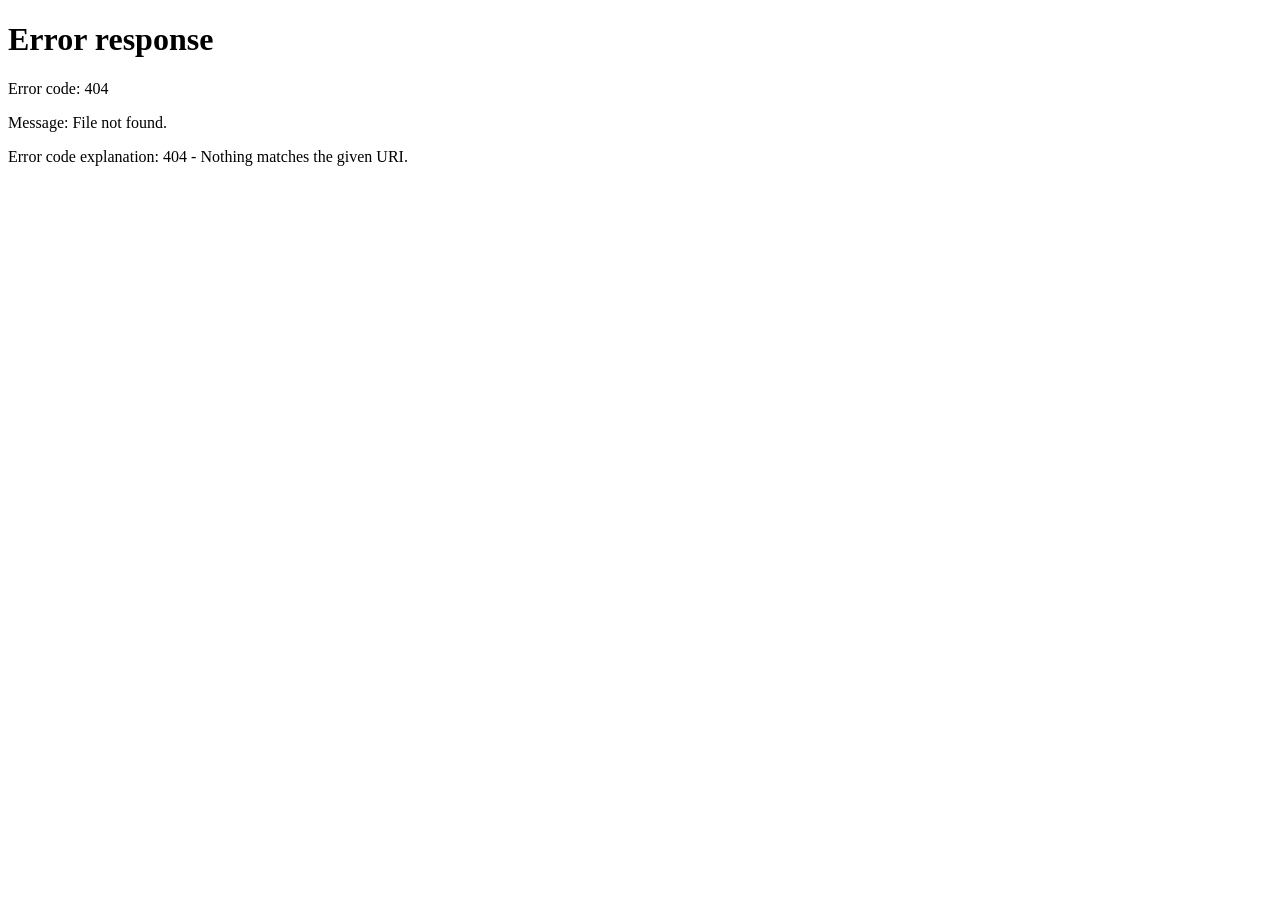
==== commit f44c1e66: "Update print statement from 'Hello' to 'Goodbye'" ====
--- a/index.html
+++ b/index.html
@@ -2,1397 +2,13 @@
 <html lang="fr">
 <head>
 <meta charset="utf-8">
-<meta name="viewport" content="width=device-width, initial-scale=1, viewport-fit=cover">
+<meta name="viewport" content="width=device-width, initial-scale=1">
 <meta name="theme-color" content="#e4f3ec">
 <title>Summer Body</title>
 <link rel="manifest" href="manifest.webmanifest">
 <link rel="icon" href="icon-192.png">
-<link rel="apple-touch-icon" href="icon-192.png">
-<style>
-/* Summer Body — thème clair pastel (menthe / pêche), cartes arrondies, nav flottante */
-:root{
-  --bg1:#e4f3ec; --bg2:#fdeee5;
-  --card:rgba(255,255,255,.78); --card-solid:#ffffff; --card2:#f2f6f4; --line:rgba(29,43,40,.08);
-  --text:#1d2b28; --muted:#7c8b87;
-  --teal:#2bb39a; --teal-d:#1f927e; --teal-soft:#d9f2ea;
-  --peach:#ff8a6b; --peach-d:#f06b4b; --peach-soft:#ffe4d9;
-  --blue-soft:#d5eaf4; --yellow-soft:#fbefc2; --green-soft:#e2f0cf; --lilac-soft:#ebe4f7;
-  --good:#2bb39a; --bad:#e5534b;
-  --accent:var(--teal); --accent2:var(--peach);
-  --shadow:0 10px 30px rgba(38,78,68,.08), 0 2px 6px rgba(38,78,68,.04);
-  --r:24px;
-}
-*{box-sizing:border-box;-webkit-tap-highlight-color:transparent}
-html{background:linear-gradient(160deg,var(--bg1) 0%,#f3f4ee 50%,var(--bg2) 100%) fixed;min-height:100%}
-body{margin:0;color:var(--text);font-family:"Inter",system-ui,-apple-system,"Segoe UI",Roboto,sans-serif;font-size:16px;
-  padding-bottom:calc(110px + env(safe-area-inset-bottom));min-height:100vh}
-
-/* En-tête */
-#topbar{position:sticky;top:0;z-index:5;display:flex;align-items:center;gap:12px;padding:14px 18px 10px;padding-top:calc(14px + env(safe-area-inset-top));
-  background:linear-gradient(180deg,rgba(228,243,236,.95),rgba(228,243,236,.75));backdrop-filter:blur(12px);-webkit-backdrop-filter:blur(12px)}
-#avatar{width:44px;height:44px;border-radius:50%;background:linear-gradient(135deg,var(--teal),#7fd6c3);color:#fff;display:flex;align-items:center;justify-content:center;font-weight:800;font-size:18px;flex-shrink:0;box-shadow:0 4px 12px rgba(43,179,154,.3)}
-#topbar .ttl{flex:1;min-width:0}
-#topbar h1{margin:0;font-size:19px;font-weight:750;letter-spacing:-.2px}
-#date-label{color:var(--muted);font-size:13px;text-transform:capitalize}
-#topbar .bell{width:44px;height:44px;border-radius:50%;background:var(--card-solid);display:flex;align-items:center;justify-content:center;box-shadow:var(--shadow);border:0;color:var(--text)}
-main{padding:4px 16px 20px;max-width:640px;margin:0 auto}
-
-/* Barre de navigation flottante */
-#tabs{position:fixed;z-index:6;left:50%;transform:translateX(-50%);bottom:calc(14px + env(safe-area-inset-bottom));
-  display:flex;gap:4px;background:#1d2b28;border-radius:32px;padding:7px;box-shadow:0 12px 30px rgba(29,43,40,.28);width:min(92vw,400px)}
-#tabs button{flex:1;background:none;border:0;color:rgba(255,255,255,.55);height:48px;border-radius:24px;display:flex;align-items:center;justify-content:center;gap:6px;font-size:13px;font-weight:650;transition:all .25s}
-#tabs button svg{width:22px;height:22px;flex-shrink:0}
-#tabs button .lbl{display:none}
-#tabs button.active{background:#fff;color:var(--text);flex:2.2}
-#tabs button.active .lbl{display:inline}
-
-/* Cartes */
-.card{background:var(--card);backdrop-filter:blur(10px);-webkit-backdrop-filter:blur(10px);border-radius:var(--r);padding:18px;margin:14px 0;border:1px solid rgba(255,255,255,.9);box-shadow:var(--shadow)}
-.card h2{margin:0 0 12px;font-size:16px;font-weight:700;letter-spacing:-.1px}
-.card h3{margin:0 0 6px;font-size:15px}
-.card.mint{background:var(--teal-soft)} .card.peach{background:var(--peach-soft)} .card.blue{background:var(--blue-soft)}
-.card.yellow{background:var(--yellow-soft)} .card.green{background:var(--green-soft)} .card.lilac{background:var(--lilac-soft)}
-.sec-title{display:flex;justify-content:space-between;align-items:baseline;margin:22px 4px 6px;font-weight:700;font-size:16px}
-.sec-title a,.sec-title button{font-size:13px;color:var(--teal-d);font-weight:600;background:none;border:0}
-.muted{color:var(--muted)} .small{font-size:13px}
-.row{display:flex;gap:10px;align-items:center}
-.between{justify-content:space-between}
-.wrap{flex-wrap:wrap}
-.grid2{display:grid;grid-template-columns:1fr 1fr;gap:12px}
-.grid3{display:grid;grid-template-columns:repeat(3,1fr);gap:10px}
-
-/* Accueil */
-.hello{margin:6px 4px 2px}
-.hello .h{font-size:26px;font-weight:800;letter-spacing:-.5px;line-height:1.15}
-.hello .s{color:var(--muted);font-size:14px;margin-top:4px}
-.progress-card{display:flex;gap:18px;align-items:center}
-.ring{position:relative;flex-shrink:0}
-.ring svg{display:block;transform:rotate(-90deg)}
-.ring .ring-lbl{position:absolute;inset:0;display:flex;flex-direction:column;align-items:center;justify-content:center;text-align:center}
-.ring .ring-lbl b{font-size:24px;font-weight:800;letter-spacing:-.5px}
-.ring .ring-lbl span{font-size:11px;color:var(--muted)}
-.legend{flex:1;display:flex;flex-direction:column;gap:9px;min-width:0}
-.legend .li{display:flex;align-items:center;gap:8px;font-size:13px}
-.legend .li i{width:8px;height:8px;border-radius:50%;flex-shrink:0}
-.legend .li span{flex:1;color:var(--muted);white-space:nowrap;overflow:hidden;text-overflow:ellipsis}
-.legend .li b{font-weight:700}
-.week-bars{display:flex;justify-content:space-between;align-items:flex-end;height:110px;gap:8px;padding-top:6px}
-.week-bars .col{flex:1;display:flex;flex-direction:column;align-items:center;gap:6px;height:100%}
-.week-bars .track{flex:1;width:14px;background:rgba(43,179,154,.12);border-radius:10px;display:flex;align-items:flex-end;overflow:hidden;position:relative}
-.week-bars .fill{width:100%;background:linear-gradient(180deg,#7fd6c3,var(--teal));border-radius:10px}
-.week-bars .col.today .fill{background:linear-gradient(180deg,#ffb39e,var(--peach))}
-.week-bars .d{font-size:11px;color:var(--muted);font-weight:600;width:24px;height:24px;border-radius:50%;display:flex;align-items:center;justify-content:center}
-.week-bars .col.today .d{background:var(--text);color:#fff}
-.week-bars .dot{width:5px;height:5px;border-radius:50%;background:transparent}
-.week-bars .dot.on{background:var(--peach)}
-.qa{display:grid;grid-template-columns:1fr 1fr;gap:12px}
-.qa button{border:0;border-radius:20px;padding:14px;display:flex;align-items:center;gap:10px;text-align:left;font-size:14px;font-weight:650;color:var(--text);box-shadow:var(--shadow);background:var(--card-solid)}
-.qa .ic{width:38px;height:38px;border-radius:12px;display:flex;align-items:center;justify-content:center;flex-shrink:0}
-.qa .ic svg{width:20px;height:20px}
-.streak-card{position:relative;overflow:hidden}
-.streak-card .big{font-size:42px;font-weight:800;letter-spacing:-1px;line-height:1}
-.pill{display:inline-flex;align-items:center;gap:6px;padding:6px 12px;border-radius:99px;background:rgba(255,255,255,.75);font-size:12px;font-weight:700}
-.quote{font-size:15px;font-weight:650;margin-top:12px;line-height:1.4}
-.streak-dots{display:flex;gap:6px;margin-top:14px}
-.streak-dots span{flex:1;height:32px;border-radius:11px;background:rgba(255,255,255,.6);display:flex;align-items:center;justify-content:center;font-size:11px;font-weight:700;color:var(--muted)}
-.streak-dots span.on{background:var(--peach);color:#fff}
-.gauge-wrap{display:flex;align-items:center;gap:14px}
-.gauge-wrap .gtxt{flex:1}
-.gauge-wrap .gtxt .big{font-size:32px;font-weight:800;letter-spacing:-.8px}
-
-.stat{background:var(--card-solid);border-radius:20px;padding:14px;box-shadow:var(--shadow)}
-.stat .v{font-size:22px;font-weight:800;letter-spacing:-.4px}
-.stat .l{font-size:12px;color:var(--muted);margin-top:3px}
-
-.bar{height:10px;background:rgba(29,43,40,.07);border-radius:99px;overflow:hidden;margin-top:10px}
-.bar > i{display:block;height:100%;background:linear-gradient(90deg,var(--peach),#ffb39e);border-radius:99px;transition:width .6s}
-.bar.teal > i{background:linear-gradient(90deg,var(--teal),#7fd6c3)}
-
-/* Boutons */
-.btn{appearance:none;border:0;border-radius:16px;padding:13px 18px;font-size:15px;font-weight:700;background:var(--card-solid);color:var(--text);box-shadow:0 2px 6px rgba(29,43,40,.06)}
-.btn.primary{background:var(--teal);color:#fff;box-shadow:0 8px 18px rgba(43,179,154,.3)}
-.btn.coral{background:var(--peach);color:#fff;box-shadow:0 8px 18px rgba(255,138,107,.3)}
-.btn.ghost{background:transparent;border:1.5px solid rgba(29,43,40,.12);box-shadow:none}
-.btn.danger{background:transparent;color:var(--bad);border:1.5px solid rgba(229,83,75,.3);box-shadow:none}
-.btn.block{width:100%}
-.btn.sm{padding:8px 12px;font-size:13px;border-radius:12px}
-.btn.round{width:42px;height:42px;padding:0;border-radius:50%;display:inline-flex;align-items:center;justify-content:center}
-.fab{position:fixed;right:20px;bottom:calc(92px + env(safe-area-inset-bottom));z-index:4;width:58px;height:58px;border-radius:50%;border:0;background:var(--peach);color:#fff;font-size:30px;font-weight:500;box-shadow:0 10px 24px rgba(255,138,107,.4)}
-
-label{display:block;font-size:13px;color:var(--muted);margin:12px 0 5px;font-weight:600}
-input,textarea,select{width:100%;background:var(--card-solid);border:1.5px solid rgba(29,43,40,.08);color:var(--text);border-radius:14px;padding:12px 13px;font-size:16px;font-family:inherit}
-textarea{min-height:80px;resize:vertical}
-input:focus,textarea:focus,select:focus{outline:none;border-color:var(--teal);box-shadow:0 0 0 3px rgba(43,179,154,.15)}
-
-/* Repas */
-.day-head{display:flex;justify-content:space-between;align-items:baseline;margin:20px 6px 6px;font-weight:700;text-transform:capitalize}
-.meal{display:flex;gap:12px;align-items:center;padding:10px 12px 10px 10px;background:var(--card-solid);border-radius:20px;margin:10px 0;box-shadow:var(--shadow)}
-.meal img,.thumb-ph{width:58px;height:58px;border-radius:50%;object-fit:cover;background:var(--peach-soft);flex-shrink:0;display:flex;align-items:center;justify-content:center;font-size:24px}
-.meal .info{flex:1;min-width:0}
-.meal .desc{white-space:nowrap;overflow:hidden;text-overflow:ellipsis;font-weight:650}
-.meal .check{width:30px;height:30px;border-radius:50%;background:var(--teal);color:#fff;display:flex;align-items:center;justify-content:center;font-size:15px;flex-shrink:0}
-.meal .check.off{background:transparent;border:1.5px solid rgba(29,43,40,.15);color:var(--muted)}
-.kcal{font-weight:750;color:var(--peach-d)}
-.pending{color:var(--muted);font-style:italic;font-size:13px}
-.chip{display:inline-block;padding:3px 9px;border-radius:99px;background:var(--card2);font-size:12px;color:var(--muted);margin:2px 4px 2px 0;font-weight:600}
-.chip.good{color:var(--teal-d);background:var(--teal-soft)} .chip.acc{color:var(--peach-d);background:var(--peach-soft)}
-.macros{display:grid;grid-template-columns:repeat(3,1fr);gap:10px;margin-top:12px}
-.macro{background:var(--card-solid);border-radius:18px;padding:12px;box-shadow:var(--shadow);display:flex;flex-direction:column;align-items:center;gap:6px}
-.macro .t{font-size:12px;color:var(--muted);font-weight:600}
-.macro .v{font-size:18px;font-weight:800}
-.photo-preview{width:100%;max-height:300px;object-fit:cover;border-radius:18px;margin-top:8px;background:var(--card2)}
-
-.seg{display:flex;background:rgba(255,255,255,.6);border-radius:18px;padding:5px;margin:6px 0 12px;box-shadow:inset 0 0 0 1px rgba(255,255,255,.9)}
-.seg button{flex:1;border:0;background:none;color:var(--muted);padding:10px;border-radius:14px;font-size:14px;font-weight:700}
-.seg button.on{background:var(--teal);color:#fff;box-shadow:0 6px 14px rgba(43,179,154,.28)}
-
-/* Feuille (bottom sheet) */
-#sheet-backdrop{position:fixed;inset:0;background:rgba(29,43,40,.35);backdrop-filter:blur(3px);z-index:20}
-#sheet{position:fixed;left:0;right:0;bottom:0;z-index:21;background:#fbfcfb;border-radius:28px 28px 0 0;max-height:92vh;overflow:auto;padding:12px 18px calc(24px + env(safe-area-inset-bottom));max-width:640px;margin:0 auto;box-shadow:0 -10px 40px rgba(29,43,40,.15)}
-#sheet::before{content:"";display:block;width:40px;height:5px;border-radius:9px;background:rgba(29,43,40,.15);margin:0 auto 14px}
-#sheet h2{margin:0 0 6px;font-size:20px;font-weight:800}
-#sheet .card{backdrop-filter:none}
-.sheet-actions{display:flex;gap:10px;margin-top:20px}
-.sheet-actions .btn{flex:1}
-
-#toast{position:fixed;left:50%;transform:translateX(-50%);bottom:calc(160px + env(safe-area-inset-bottom));background:var(--text);color:#fff;padding:11px 18px;border-radius:16px;z-index:30;font-size:14px;font-weight:600;box-shadow:0 10px 26px rgba(29,43,40,.3);max-width:90%}
-
-/* Séances */
-.wk-card{position:relative;border-radius:var(--r);padding:20px;margin:12px 0;overflow:hidden;min-height:118px;box-shadow:var(--shadow);display:flex;flex-direction:column;justify-content:space-between}
-.wk-card .nm{font-size:19px;font-weight:800;letter-spacing:-.3px;max-width:62%;line-height:1.2}
-.wk-card .meta{font-size:13px;color:rgba(29,43,40,.6);margin-top:4px;max-width:62%}
-.wk-card .art{position:absolute;right:-6px;bottom:-8px;width:130px;height:130px;opacity:.95}
-.wk-card .go{margin-top:12px;width:40px;height:40px;border-radius:50%;background:var(--text);color:#fff;border:0;display:flex;align-items:center;justify-content:center;font-size:18px}
-.wk-card .tag{position:absolute;top:16px;right:16px}
-.ex{background:var(--card-solid);border-radius:20px;padding:14px;margin:12px 0;box-shadow:var(--shadow)}
-.ex-head{display:flex;justify-content:space-between;align-items:baseline;gap:8px}
-.ex-head b{font-size:16px}
-.set{display:grid;grid-template-columns:28px 1fr 1fr 46px;gap:8px;align-items:center;margin-top:8px}
-.set .n{color:var(--muted);font-size:13px;text-align:center;font-weight:700}
-.set input{padding:10px 8px;text-align:center;background:var(--card2);border-color:transparent}
-.set .ok{height:44px;border-radius:14px;border:1.5px solid rgba(29,43,40,.1);background:#fff;color:var(--muted);font-size:18px}
-.set .ok.done{background:var(--teal);color:#fff;border-color:transparent;box-shadow:0 6px 14px rgba(43,179,154,.3)}
-.prev{font-size:12px;color:var(--muted);margin-top:4px}
-.timer{position:sticky;top:76px;z-index:3;background:var(--text);color:#fff;border-radius:20px;padding:12px 16px;font-weight:750;display:flex;justify-content:space-between;align-items:center;margin-bottom:6px;box-shadow:0 10px 24px rgba(29,43,40,.25)}
-.timer .btn{background:rgba(255,255,255,.15);color:#fff;box-shadow:none}
-.pr{color:var(--peach-d);font-weight:800}
-.list-row{display:flex;justify-content:space-between;align-items:center;padding:12px 0;border-bottom:1px solid var(--line);gap:10px}
-.list-row:last-child{border-bottom:0}
-.icn{width:40px;height:40px;border-radius:14px;display:flex;align-items:center;justify-content:center;flex-shrink:0;font-size:18px}
-
-table{width:100%;border-collapse:collapse;font-size:14px}
-th,td{text-align:left;padding:10px 6px;border-bottom:1px solid var(--line)}
-th{color:var(--muted);font-weight:600;font-size:12px}
-tr:last-child td{border-bottom:0}
-
-.empty{text-align:center;padding:36px 14px;color:var(--muted)}
-.empty .big{font-size:44px;margin-bottom:10px}
-svg.chart{width:100%;height:auto;display:block}
-pre.code{background:var(--card2);padding:12px;border-radius:14px;font-size:12px;overflow:auto;white-space:pre-wrap}
-details summary{cursor:pointer}
-
-/* Chat nutrition */
-#chat{display:flex;flex-direction:column;gap:9px;padding-bottom:150px}
-.msg{max-width:84%;padding:11px 14px;border-radius:20px;line-height:1.45;font-size:15px;word-wrap:break-word}
-.msg.user{align-self:flex-end;background:var(--teal);color:#fff;border-bottom-right-radius:6px;box-shadow:0 6px 16px rgba(43,179,154,.25)}
-.msg.assistant{align-self:flex-start;background:var(--card-solid);border-bottom-left-radius:6px;box-shadow:var(--shadow)}
-.msg img{display:block;width:100%;max-width:240px;border-radius:14px;margin-bottom:7px}
-.logged{align-self:flex-start;font-size:13px;background:var(--teal-soft);color:var(--teal-d);padding:8px 12px;border-radius:14px;max-width:90%;font-weight:600}
-.logged b{color:var(--text);font-weight:700}
-.typing{display:flex;gap:5px;padding:15px 17px}
-.typing span{width:7px;height:7px;border-radius:50%;background:var(--muted);animation:blink 1.2s infinite}
-.typing span:nth-child(2){animation-delay:.2s}.typing span:nth-child(3){animation-delay:.4s}
-@keyframes blink{0%,80%,100%{opacity:.25}40%{opacity:1}}
-#composer{position:fixed;left:50%;transform:translateX(-50%);width:min(94vw,600px);bottom:calc(84px + env(safe-area-inset-bottom));z-index:4;background:rgba(255,255,255,.92);backdrop-filter:blur(12px);-webkit-backdrop-filter:blur(12px);border-radius:24px;padding:8px;box-shadow:0 10px 30px rgba(29,43,40,.14)}
-#composer textarea{min-height:44px;height:44px;max-height:120px;padding:11px 12px;resize:none;flex:1;border:0;background:var(--card2)}
-#composer .btn{height:44px;min-width:44px;padding:0 12px;font-size:18px;border-radius:16px}
-#c-prevwrap{position:relative;display:inline-block;margin:2px 0 8px 4px}
-#c-prevwrap[hidden]{display:none}
-#c-prev{height:70px;border-radius:12px;display:block}
-#c-rm{position:absolute;top:-8px;right:-8px;width:24px;height:24px;border-radius:50%;border:0;background:var(--text);color:#fff;font-size:15px}
-html,body{overflow-x:hidden}
-.stat{min-width:0;overflow:hidden}
-.stat .v{white-space:nowrap;overflow:hidden;text-overflow:ellipsis}
-.qa button{min-height:66px;line-height:1.25}
-
-</style>
+<meta http-equiv="refresh" content="0; url=app.html">
+<script>location.replace('app.html' + location.search);</script>
 </head>
-<body>
-<header id="topbar">
-  <div id="avatar">H</div>
-  <div class="ttl"><h1 id="title">Summer Body</h1><div id="date-label"></div></div>
-  <button class="bell" id="quick-cam" aria-label="Photo d'un repas">
-    <svg width="22" height="22" viewBox="0 0 24 24" fill="none" stroke="currentColor" stroke-width="2" stroke-linecap="round" stroke-linejoin="round"><path d="M4 8h3l2-3h6l2 3h3a1 1 0 0 1 1 1v10a1 1 0 0 1-1 1H4a1 1 0 0 1-1-1V9a1 1 0 0 1 1-1z"/><circle cx="12" cy="13.5" r="3.5"/></svg>
-  </button>
-</header>
-
-<main id="view"></main>
-
-<nav id="tabs">
-  <button data-tab="home" class="active"><svg viewBox="0 0 24 24" fill="none" stroke="currentColor" stroke-width="2" stroke-linecap="round" stroke-linejoin="round"><path d="M3 11l9-7 9 7v9a1 1 0 0 1-1 1h-5v-6h-6v6H4a1 1 0 0 1-1-1z"/></svg><span class="lbl">Accueil</span></button>
-  <button data-tab="meals"><svg viewBox="0 0 24 24" fill="none" stroke="currentColor" stroke-width="2" stroke-linecap="round" stroke-linejoin="round"><path d="M7 3v8M4 3v5a3 3 0 0 0 6 0V3M7 11v10M17 21V3c-2.5 1.5-4 4.5-4 8h4"/></svg><span class="lbl">Repas</span></button>
-  <button data-tab="train"><svg viewBox="0 0 24 24" fill="none" stroke="currentColor" stroke-width="2" stroke-linecap="round" stroke-linejoin="round"><path d="M6.5 6.5v11M17.5 6.5v11M3 9.5v5M21 9.5v5M6.5 12h11"/></svg><span class="lbl">Séances</span></button>
-  <button data-tab="body"><svg viewBox="0 0 24 24" fill="none" stroke="currentColor" stroke-width="2" stroke-linecap="round" stroke-linejoin="round"><path d="M3 17l6-6 4 4 8-8"/><path d="M15 7h6v6"/></svg><span class="lbl">Corps</span></button>
-  <button data-tab="settings"><svg viewBox="0 0 24 24" fill="none" stroke="currentColor" stroke-width="2" stroke-linecap="round" stroke-linejoin="round"><circle cx="12" cy="8" r="4"/><path d="M4 21c1.5-4 4.5-6 8-6s6.5 2 8 6"/></svg><span class="lbl">Profil</span></button>
-</nav>
-
-<div id="sheet-backdrop" hidden></div>
-<section id="sheet" hidden></section>
-<div id="toast" hidden></div>
-
-<script>
-'use strict';
-/* Summer Body — appli de suivi 100 % locale (IndexedDB). Aucune donnée ne quitte le téléphone. */
-
-const APP_VERSION = '1.2.0';
-
-/* ---------------- Base de données locale ---------------- */
-const DB_NAME = 'summerbody';
-const STORES = ['meals', 'workouts', 'body', 'settings', 'chat'];
-let _db;
-function openDB() {
-  if (_db) return Promise.resolve(_db);
-  return new Promise((res, rej) => {
-    const r = indexedDB.open(DB_NAME, 2);
-    r.onupgradeneeded = () => {
-      const db = r.result;
-      for (const s of ['meals', 'workouts', 'body']) {
-        if (!db.objectStoreNames.contains(s)) db.createObjectStore(s, { keyPath: 'id' }).createIndex('date', 'date');
-      }
-      if (!db.objectStoreNames.contains('chat')) db.createObjectStore('chat', { keyPath: 'id' }).createIndex('ts', 'ts');
-      if (!db.objectStoreNames.contains('settings')) db.createObjectStore('settings', { keyPath: 'key' });
-    };
-    r.onsuccess = () => { _db = r.result; res(_db); };
-    r.onerror = () => rej(r.error);
-  });
-}
-async function tx(store, mode, fn) {
-  const db = await openDB();
-  return new Promise((res, rej) => {
-    const t = db.transaction(store, mode);
-    const s = t.objectStore(store);
-    let out;
-    Promise.resolve(fn(s)).then(v => { out = v; });
-    t.oncomplete = () => res(out);
-    t.onerror = () => rej(t.error);
-    t.onabort = () => rej(t.error);
-  });
-}
-const req = r => new Promise((res, rej) => { r.onsuccess = () => res(r.result); r.onerror = () => rej(r.error); });
-const dbAll = store => tx(store, 'readonly', s => req(s.getAll()));
-const dbGet = (store, key) => tx(store, 'readonly', s => req(s.get(key)));
-const dbPut = (store, val) => tx(store, 'readwrite', s => req(s.put(val)));
-const dbDel = (store, key) => tx(store, 'readwrite', s => req(s.delete(key)));
-const dbClear = store => tx(store, 'readwrite', s => req(s.clear()));
-
-async function getSetting(key, def = null) { const r = await dbGet('settings', key); return r ? r.value : def; }
-const setSetting = (key, value) => dbPut('settings', { key, value });
-
-/* ---------------- Utilitaires ---------------- */
-const $ = sel => document.querySelector(sel);
-const view = () => $('#view');
-const uid = () => Date.now().toString(36) + Math.random().toString(36).slice(2, 7);
-const pad = n => String(n).padStart(2, '0');
-const dateKey = (d = new Date()) => `${d.getFullYear()}-${pad(d.getMonth() + 1)}-${pad(d.getDate())}`;
-const parseKey = k => { const [y, m, d] = k.split('-').map(Number); return new Date(y, m - 1, d); };
-const addDays = (d, n) => { const x = new Date(d); x.setDate(x.getDate() + n); return x; };
-const fmtDay = k => {
-  const today = dateKey(), yest = dateKey(addDays(new Date(), -1));
-  if (k === today) return "aujourd'hui";
-  if (k === yest) return 'hier';
-  return parseKey(k).toLocaleDateString('fr-BE', { weekday: 'long', day: 'numeric', month: 'long' });
-};
-const fmtShort = k => parseKey(k).toLocaleDateString('fr-BE', { day: 'numeric', month: 'short' });
-const timeNow = () => { const d = new Date(); return `${pad(d.getHours())}:${pad(d.getMinutes())}`; };
-const esc = s => String(s ?? '').replace(/[&<>"']/g, c => ({ '&': '&amp;', '<': '&lt;', '>': '&gt;', '"': '&quot;', "'": '&#39;' }[c]));
-const num = v => { if (v === '' || v == null) return null; const n = parseFloat(String(v).replace(',', '.')); return isNaN(n) ? null : n; };
-const r1 = n => Math.round(n * 10) / 10;
-const weekStart = (d = new Date()) => { const x = new Date(d.getFullYear(), d.getMonth(), d.getDate()); const wd = (x.getDay() + 6) % 7; return addDays(x, -wd); };
-
-let objectURLs = [];
-function blobURL(b) { if (!b) return ''; const u = URL.createObjectURL(b); objectURLs.push(u); return u; }
-function freeURLs() { objectURLs.forEach(u => URL.revokeObjectURL(u)); objectURLs = []; }
-
-let toastTimer;
-function toast(msg, ms = 2400) {
-  const t = $('#toast'); t.textContent = msg; t.hidden = false;
-  clearTimeout(toastTimer); toastTimer = setTimeout(() => { t.hidden = true; }, ms);
-}
-
-function openSheet(html) {
-  $('#sheet').innerHTML = html; $('#sheet').hidden = false; $('#sheet-backdrop').hidden = false;
-  $('#sheet').scrollTop = 0;
-}
-function closeSheet() { $('#sheet').hidden = true; $('#sheet-backdrop').hidden = true; $('#sheet').innerHTML = ''; }
-$('#sheet-backdrop').addEventListener('click', closeSheet);
-
-function confirmSheet(msg, okLabel = 'Confirmer', danger = true) {
-  return new Promise(resolve => {
-    openSheet(`<h2>${esc(msg)}</h2><div class="sheet-actions">
-      <button class="btn ghost" id="c-no">Annuler</button>
-      <button class="btn ${danger ? 'danger' : 'primary'}" id="c-yes">${esc(okLabel)}</button></div>`);
-    $('#c-no').onclick = () => { closeSheet(); resolve(false); };
-    $('#c-yes').onclick = () => { closeSheet(); resolve(true); };
-  });
-}
-
-/* Réduit une photo à 1600 px max (qualité JPEG 0,85) pour garder une bonne qualité sans exploser le stockage. */
-async function resizeImage(file, max = 1600, quality = 0.85) {
-  try {
-    const bmp = await createImageBitmap(file, { imageOrientation: 'from-image' });
-    const scale = Math.min(1, max / Math.max(bmp.width, bmp.height));
-    const c = document.createElement('canvas');
-    c.width = Math.round(bmp.width * scale); c.height = Math.round(bmp.height * scale);
-    c.getContext('2d').drawImage(bmp, 0, 0, c.width, c.height);
-    return await new Promise(r => c.toBlob(r, 'image/jpeg', quality));
-  } catch { return file; }
-}
-
-/* ---------------- Graphique en ligne (SVG) ---------------- */
-function lineChart(points, { target = null, unit = '', h = 150 } = {}) {
-  if (points.length < 2) return `<div class="muted small">Ajoute au moins 2 mesures pour voir ta courbe.</div>`;
-  const W = 320, H = h, P = { l: 34, r: 10, t: 12, b: 22 };
-  const xs = points.map(p => parseKey(p.x).getTime());
-  let ys = points.map(p => p.y);
-  if (target != null) ys = ys.concat(target);
-  let yMin = Math.min(...ys), yMax = Math.max(...ys);
-  if (yMax - yMin < 2) { yMin -= 1; yMax += 1; }
-  const padY = (yMax - yMin) * 0.12; yMin -= padY; yMax += padY;
-  const x0 = Math.min(...xs), x1 = Math.max(...xs);
-  const X = t => P.l + (x1 === x0 ? 0.5 : (t - x0) / (x1 - x0)) * (W - P.l - P.r);
-  const Y = v => P.t + (1 - (v - yMin) / (yMax - yMin)) * (H - P.t - P.b);
-  const path = points.map((p, i) => `${i ? 'L' : 'M'}${X(xs[i]).toFixed(1)},${Y(p.y).toFixed(1)}`).join(' ');
-  const area = `${path} L${X(xs[xs.length - 1]).toFixed(1)},${H - P.b} L${X(xs[0]).toFixed(1)},${H - P.b} Z`;
-  const ticks = [yMin + padY, (yMin + yMax) / 2, yMax - padY].map(v => r1(v));
-  const last = points[points.length - 1];
-  return `<svg class="chart" viewBox="0 0 ${W} ${H}" role="img">
-    <defs><linearGradient id="g" x1="0" y1="0" x2="0" y2="1"><stop offset="0" stop-color="#2bb39a" stop-opacity=".28"/><stop offset="1" stop-color="#2bb39a" stop-opacity="0"/></linearGradient></defs>
-    ${ticks.map(v => `<line x1="${P.l}" x2="${W - P.r}" y1="${Y(v)}" y2="${Y(v)}" stroke="rgba(29,43,40,.08)" stroke-width="1"/><text x="${P.l - 6}" y="${Y(v) + 4}" fill="#8b93a3" font-size="10" text-anchor="end">${v}</text>`).join('')}
-    ${target != null ? `<line x1="${P.l}" x2="${W - P.r}" y1="${Y(target)}" y2="${Y(target)}" stroke="#ff8a6b" stroke-dasharray="4 4" stroke-width="1.5"/><text x="${W - P.r}" y="${Y(target) - 4}" fill="#f06b4b" font-size="10" text-anchor="end">objectif ${target}${unit}</text>` : ''}
-    <path d="${area}" fill="url(#g)"/>
-    <path d="${path}" fill="none" stroke="#2bb39a" stroke-width="3" stroke-linejoin="round" stroke-linecap="round"/>
-    <circle cx="${X(xs[xs.length - 1])}" cy="${Y(last.y)}" r="4.5" fill="#ff8a6b" stroke="#fff" stroke-width="2"/>
-    <text x="${P.l}" y="${H - 6}" fill="#8b93a3" font-size="10">${fmtShort(points[0].x)}</text>
-    <text x="${W - P.r}" y="${H - 6}" fill="#8b93a3" font-size="10" text-anchor="end">${fmtShort(last.x)}</text>
-  </svg>`;
-}
-
-/* ---------------- Calculs ---------------- */
-const est1RM = (w, reps) => (w > 0 && reps > 0) ? w * (1 + reps / 30) : 0;
-
-function computeRecords(workouts) {
-  const best = {};
-  const sorted = [...workouts].sort((a, b) => a.ts - b.ts);
-  for (const w of sorted) for (const ex of w.exercises || []) for (const s of ex.sets || []) {
-    if (!s.done) continue;
-    const e = est1RM(num(s.weight) || 0, num(s.reps) || 0);
-    const key = ex.name.trim().toLowerCase();
-    if (e > 0 && (!best[key] || e > best[key].e1rm)) best[key] = { name: ex.name, weight: num(s.weight), reps: num(s.reps), e1rm: e, date: w.date };
-  }
-  return best;
-}
-
-function activityDays(meals, workouts, body) {
-  const set = new Set();
-  meals.forEach(m => set.add(m.date)); workouts.forEach(w => set.add(w.date)); body.forEach(b => set.add(b.date));
-  return set;
-}
-function streakOf(days) {
-  let d = new Date();
-  if (!days.has(dateKey(d))) d = addDays(d, -1);
-  let n = 0;
-  while (days.has(dateKey(d))) { n++; d = addDays(d, -1); }
-  return n;
-}
-
-const QUOTES = [
-  "Chaque répétition compte. Celle d'aujourd'hui aussi.",
-  "Le corps que tu veux cet été se construit maintenant.",
-  "Pas besoin d'être parfait. Juste régulier.",
-  "Tu ne regretteras jamais une séance faite.",
-  "Un jour de plus dans la série. Ne la casse pas.",
-  "Petits progrès, tous les jours : c'est comme ça qu'on se transforme.",
-  "Fais aujourd'hui ce que le Hicham de juillet te remerciera d'avoir fait.",
-  "La motivation te lance, l'habitude te fait arriver.",
-  "Plus lourd qu'hier, plus fort que demain.",
-  "Ton seul adversaire, c'est la version de toi d'hier.",
-];
-const quoteOfDay = () => { const d = new Date(); return QUOTES[(d.getFullYear() * 400 + d.getMonth() * 31 + d.getDate()) % QUOTES.length]; };
-
-/* ---------------- Navigation ---------------- */
-let currentTab = 'home';
-const VIEWS = {};
-async function go(tab) {
-  currentTab = tab;
-  document.querySelectorAll('#tabs button').forEach(b => b.classList.toggle('active', b.dataset.tab === tab));
-  freeURLs();
-  document.querySelectorAll('.fab').forEach(f => f.remove());
-  await VIEWS[tab]();
-  if (!(tab === 'meals' && mealsMode === 'chat')) window.scrollTo(0, 0);
-}
-document.querySelectorAll('#tabs button').forEach(b => b.onclick = () => go(b.dataset.tab));
-
-/* ---------- Éléments graphiques (anneaux, jauges, illustrations) ---------- */
-function ring(pct, { size = 120, stroke = 12, color = 'var(--teal)', track = 'rgba(43,179,154,.13)', label = '', sub = '' } = {}) {
-  const r = (size - stroke) / 2, c = 2 * Math.PI * r, p = Math.max(0, Math.min(100, pct || 0));
-  return `<div class="ring" style="width:${size}px;height:${size}px"><svg width="${size}" height="${size}">
-    <circle cx="${size / 2}" cy="${size / 2}" r="${r}" fill="none" stroke="${track}" stroke-width="${stroke}"/>
-    <circle cx="${size / 2}" cy="${size / 2}" r="${r}" fill="none" stroke="${color}" stroke-width="${stroke}" stroke-linecap="round"
-      stroke-dasharray="${c}" stroke-dashoffset="${c * (1 - p / 100)}" style="transition:stroke-dashoffset .8s"/></svg>
-    <div class="ring-lbl">${label ? `<b>${label}</b>` : ''}${sub ? `<span>${sub}</span>` : ''}</div></div>`;
-}
-function semiGauge(pct, color = 'var(--teal)') {
-  const p = Math.max(0, Math.min(100, pct || 0)), r = 46, c = Math.PI * r;
-  return `<svg width="120" height="70" viewBox="0 0 120 70"><path d="M14 62 A46 46 0 0 1 106 62" fill="none" stroke="rgba(29,43,40,.08)" stroke-width="12" stroke-linecap="round"/>
-    <path d="M14 62 A46 46 0 0 1 106 62" fill="none" stroke="${color}" stroke-width="12" stroke-linecap="round" stroke-dasharray="${c}" stroke-dashoffset="${c * (1 - p / 100)}"/></svg>`;
-}
-const ART = [
-  // haltère
-  `<svg class="art" viewBox="0 0 130 130"><g transform="rotate(-30 65 65)"><rect x="22" y="40" width="18" height="50" rx="7" fill="#1d2b28"/><rect x="10" y="48" width="12" height="34" rx="5" fill="#1d2b28"/><rect x="90" y="40" width="18" height="50" rx="7" fill="#1d2b28"/><rect x="108" y="48" width="12" height="34" rx="5" fill="#1d2b28"/><rect x="40" y="60" width="50" height="10" rx="4" fill="#5b6b67"/></g></svg>`,
-  // kettlebell
-  `<svg class="art" viewBox="0 0 130 130"><path d="M45 52 C45 22 85 22 85 52" fill="none" stroke="#1d2b28" stroke-width="11" stroke-linecap="round"/><circle cx="65" cy="85" r="38" fill="#1d2b28"/><rect x="50" y="78" width="30" height="16" rx="5" fill="rgba(255,255,255,.18)"/></svg>`,
-  // corde à sauter
-  `<svg class="art" viewBox="0 0 130 130"><path d="M30 40 C10 110 120 120 100 40" fill="none" stroke="#1d2b28" stroke-width="5"/><rect x="22" y="14" width="14" height="32" rx="6" fill="#ff8a6b"/><rect x="94" y="14" width="14" height="32" rx="6" fill="#ff8a6b"/></svg>`,
-  // cible / abdos
-  `<svg class="art" viewBox="0 0 130 130"><circle cx="70" cy="70" r="50" fill="none" stroke="#1d2b28" stroke-width="9"/><circle cx="70" cy="70" r="30" fill="none" stroke="#2bb39a" stroke-width="9"/><circle cx="70" cy="70" r="11" fill="#ff8a6b"/></svg>`,
-];
-const PASTELS = ['mint', 'peach', 'blue', 'yellow', 'green', 'lilac'];
-const QA_ICONS = {
-  train: '<svg viewBox="0 0 24 24" fill="none" stroke="currentColor" stroke-width="2.2" stroke-linecap="round"><path d="M6.5 6.5v11M17.5 6.5v11M3 9.5v5M21 9.5v5M6.5 12h11"/></svg>',
-  food: '<svg viewBox="0 0 24 24" fill="none" stroke="currentColor" stroke-width="2.2" stroke-linecap="round" stroke-linejoin="round"><path d="M4 8h3l2-3h6l2 3h3v12H4z"/><circle cx="12" cy="13.5" r="3.5"/></svg>',
-  body: '<svg viewBox="0 0 24 24" fill="none" stroke="currentColor" stroke-width="2.2" stroke-linecap="round" stroke-linejoin="round"><path d="M3 17l6-6 4 4 8-8M15 7h6v6"/></svg>',
-  chat: '<svg viewBox="0 0 24 24" fill="none" stroke="currentColor" stroke-width="2.2" stroke-linecap="round" stroke-linejoin="round"><path d="M4 5h16v11H9l-5 4z"/></svg>',
-};
-
-/* ================= ACCUEIL ================= */
-VIEWS.home = async () => {
-  const [meals, workouts, body, goals, program, active] = await Promise.all([
-    dbAll('meals'), dbAll('workouts'), dbAll('body'), getSetting('goals', {}), getSetting('program'), getSetting('activeSession')]);
-  const days = activityDays(meals, workouts, body);
-  const streak = streakOf(days);
-  const today = dateKey();
-
-  const ws = weekStart();
-  const wsKey = dateKey(ws);
-  const weekW = workouts.filter(w => w.date >= wsKey).length;
-  const weekTarget = goals.sessionsPerWeek || (program && program.seancesParSemaine) || 3;
-
-  const kcalOf = k => meals.filter(m => m.date === k).reduce((a, m) => a + (m.kcal || 0), 0);
-  const kcalToday = kcalOf(today);
-  const kcalTarget = goals.kcalTarget || null;
-  const protToday = Math.round(meals.filter(m => m.date === today).reduce((a, m) => a + (m.p || 0), 0));
-  const trainedToday = workouts.some(w => w.date === today);
-
-  const bodySorted = [...body].filter(b => b.weight != null).sort((a, b) => a.date.localeCompare(b.date) || a.ts - b.ts);
-  const lastW = bodySorted.length ? bodySorted[bodySorted.length - 1].weight : null;
-  const startW = goals.startWeight ?? (bodySorted[0] && bodySorted[0].weight);
-  const targetW = goals.targetWeight;
-
-  // Progression du jour : repas notés, calories vers le repère, séance de la semaine en cours
-  const parts = [
-    Math.min(1, meals.filter(m => m.date === today).length / 3),
-    kcalTarget ? Math.min(1, kcalToday / kcalTarget) : (kcalToday > 0 ? 1 : 0),
-    trainedToday ? 1 : Math.min(1, weekW / weekTarget),
-  ];
-  const dayPct = Math.round(parts.reduce((a, b) => a + b, 0) / parts.length * 100);
-
-  // Semaine : barres kcal par jour + point si séance
-  const L = ['L', 'M', 'M', 'J', 'V', 'S', 'D'];
-  const weekDays = [...Array(7)].map((_, i) => addDays(ws, i));
-  const wk = weekDays.map(d => ({ k: dateKey(d), kcal: kcalOf(dateKey(d)), trained: workouts.some(w => w.date === dateKey(d)) }));
-  const maxK = Math.max(kcalTarget || 0, ...wk.map(x => x.kcal), 1);
-  const bars = wk.map((x, i) => `<div class="col ${x.k === today ? 'today' : ''}"><div class="track"><div class="fill" style="height:${Math.max(x.kcal ? 6 : 0, x.kcal / maxK * 100)}%"></div></div>
-    <div class="dot ${x.trained ? 'on' : ''}"></div><div class="d">${L[i]}</div></div>`).join('');
-
-  let goalCard = '';
-  if (lastW != null && startW != null && targetW != null && startW !== targetW) {
-    const pct = Math.max(0, Math.min(100, (startW - lastW) / (startW - targetW) * 100));
-    goalCard = `<div class="card blue"><div class="row between"><div><div class="small muted" style="font-weight:600">Objectif ${targetW} kg</div>
-        <div class="gauge-wrap"><div class="gtxt"><div class="big">${Math.round(pct)}%</div><div class="small muted">Encore ${r1(Math.abs(lastW - targetW))} kg · départ ${startW} kg</div>
-        ${goals.targetDate ? `<span class="pill" style="margin-top:8px">⏳ J-${Math.max(0, Math.round((parseKey(goals.targetDate) - parseKey(today)) / 864e5))}</span>` : ''}</div></div></div>
-      ${semiGauge(pct)}</div></div>`;
-  }
-
-  const recs = Object.values(computeRecords(workouts)).sort((a, b) => b.date.localeCompare(a.date)).slice(0, 4);
-  const nextDay = await suggestNextDay(program, workouts);
-  const weightPts = bodySorted.filter(b => b.date >= dateKey(addDays(new Date(), -120))).map(b => ({ x: b.date, y: b.weight }));
-  const hour = new Date().getHours();
-  const hi = hour < 12 ? 'Bonjour' : hour < 18 ? 'Salut' : 'Bonsoir';
-  const last7 = [...Array(7)].map((_, i) => addDays(new Date(), i - 6));
-  const letters = ['D', 'L', 'M', 'M', 'J', 'V', 'S'];
-
-  view().innerHTML = `
-    <div class="hello"><div class="h">${hi}${goals.name ? ', ' + esc(goals.name) : ''} 👋</div><div class="s">Prêt à tout donner aujourd'hui ?</div></div>
-
-    <div class="card">
-      <h2>Progression du jour</h2>
-      <div class="progress-card">
-        ${ring(dayPct, { label: dayPct + '%', sub: "aujourd'hui" })}
-        <div class="legend">
-          <div class="li"><i style="background:var(--teal)"></i><span>Séance</span><b>${trainedToday ? 'faite ✓' : weekW + '/' + weekTarget + ' sem.'}</b></div>
-          <div class="li"><i style="background:var(--peach)"></i><span>Calories</span><b>${Math.round(kcalToday)}${kcalTarget ? ' / ' + kcalTarget : ''}</b></div>
-          <div class="li"><i style="background:#5aa9d6"></i><span>Protéines</span><b>${protToday} g</b></div>
-          <div class="li"><i style="background:#e5b93a"></i><span>Série</span><b>${streak} j</b></div>
-        </div>
-      </div>
-    </div>
-
-    ${active ? `<div class="card mint"><div class="row between"><div><div class="small muted" style="font-weight:600">Séance en cours</div><div style="font-size:19px;font-weight:800;margin-top:2px">${esc(active.name)}</div><div class="small muted">depuis ${esc(active.start)}</div></div>
-        <button class="btn primary" id="resume">Reprendre</button></div></div>`
-    : nextDay ? `<div class="wk-card ${PASTELS[0]}" style="background:var(--teal-soft)">${ART[0]}<div><div class="small muted" style="font-weight:600">Prochaine séance</div><div class="nm">${esc(nextDay.nom)}</div>
-        <div class="meta">${nextDay.exercices.length} exercices</div></div><button class="go" id="startnext">→</button></div>` : ''}
-
-    <div class="card">
-      <div class="row between"><h2 style="margin:0">Activité de la semaine</h2><span class="small muted">kcal · <b style="color:var(--peach)">●</b> séance</span></div>
-      <div class="week-bars">${bars}</div>
-    </div>
-
-    <div class="sec-title"><span>Actions rapides</span></div>
-    <div class="qa">
-      <button id="qa-train"><span class="ic" style="background:var(--teal-soft);color:var(--teal-d)">${QA_ICONS.train}</span>${active ? 'Reprendre' : 'Démarrer'} une séance</button>
-      <button id="qa-food"><span class="ic" style="background:var(--peach-soft);color:var(--peach-d)">${QA_ICONS.food}</span>Photo d'un repas</button>
-      <button id="qa-body"><span class="ic" style="background:var(--blue-soft);color:#3a86b0">${QA_ICONS.body}</span>Mes mesures</button>
-      <button id="qa-chat"><span class="ic" style="background:var(--yellow-soft);color:#b88a10">${QA_ICONS.chat}</span>Coach nutrition</button>
-    </div>
-
-    <div class="card peach streak-card">
-      <div class="row between"><span class="pill">🔥 Série en cours</span><span style="font-size:13px;font-weight:700">${streak >= 7 ? 'En feu !' : streak >= 3 ? 'Continue !' : "C'est parti"}</span></div>
-      <div class="big" style="margin-top:12px">${streak} jour${streak > 1 ? 's' : ''}</div>
-      <div class="streak-dots">${last7.map(d => `<span class="${days.has(dateKey(d)) ? 'on' : ''}">${letters[d.getDay()]}</span>`).join('')}</div>
-      <div class="quote">« ${esc(quoteOfDay())} »</div>
-    </div>
-
-    ${goalCard}
-
-    ${weightPts.length >= 2 ? `<div class="card"><h2>Évolution du poids</h2>${lineChart(weightPts, { target: targetW ?? null, unit: ' kg' })}</div>` : ''}
-
-    <div class="card yellow"><h2>Records personnels 🏆</h2>
-      ${recs.length ? recs.map(r => `<div class="list-row"><span style="font-weight:600">${esc(r.name)}</span><span class="pr">${r.weight} kg × ${r.reps}</span></div>`).join('')
-      : `<div class="muted small">Tes records apparaîtront ici dès ta première séance.</div>`}
-    </div>
-  `;
-  const rs = $('#resume'); if (rs) rs.onclick = () => go('train');
-  const sn = $('#startnext'); if (sn) sn.onclick = async () => { await startSession(nextDay); go('train'); };
-  $('#qa-train').onclick = async () => { if (!active && nextDay) await startSession(nextDay); go('train'); };
-  $('#qa-food').onclick = () => quickMealPhoto();
-  $('#qa-body').onclick = () => go('body');
-  $('#qa-chat').onclick = () => { mealsMode = 'chat'; go('meals'); };
-};
-
-async function quickMealPhoto() {
-  mealsMode = 'chat'; await go('meals');
-  const c = $('#c-cam'); if (c) c.click();
-}
-
-async function suggestNextDay(program, workouts) {
-  if (!program || !program.jours || !program.jours.length) return null;
-  const last = [...workouts].filter(w => w.programDay != null).sort((a, b) => b.ts - a.ts)[0];
-  const idx = last ? (program.jours.findIndex(j => j.nom === last.programDay) + 1) % program.jours.length : 0;
-  return program.jours[Math.max(0, idx)];
-}
-
-/* ================= REPAS ================= */
-const CLAUDE_PROMPT = desc =>
-  `Coach, estime les calories de ce plat : ${desc || '(voir photo)'}.\n` +
-  `Réponds d'abord sur une ligne au format : KCAL=xxx P=xx G=xx L=xx (protéines, glucides, lipides en grammes), puis un court commentaire.`;
-
-function parseClaudeAnswer(txt) {
-  const out = {};
-  const grab = (re) => { const m = txt.match(re); return m ? parseFloat(m[1].replace(',', '.')) : null; };
-  out.kcal = grab(/KCAL\s*[=:]\s*~?\s*(\d+(?:[.,]\d+)?)/i) ?? grab(/(\d{2,4})\s*(?:kcal|calories)/i);
-  out.p = grab(/\bP\s*[=:]\s*~?\s*(\d+(?:[.,]\d+)?)/) ?? grab(/prot[ée]ines?\s*[:=]?\s*~?\s*(\d+(?:[.,]\d+)?)/i);
-  out.g = grab(/\bG\s*[=:]\s*~?\s*(\d+(?:[.,]\d+)?)/) ?? grab(/glucides?\s*[:=]?\s*~?\s*(\d+(?:[.,]\d+)?)/i);
-  out.l = grab(/\bL\s*[=:]\s*~?\s*(\d+(?:[.,]\d+)?)/) ?? grab(/lipides?\s*[:=]?\s*~?\s*(\d+(?:[.,]\d+)?)/i);
-  return out;
-}
-
-let mealsMode = 'chat';
-VIEWS.meals = async () => {
-  if (mealsMode === 'chat') return renderChat();
-  return renderJournal();
-};
-function segHTML() {
-  return `<div class="seg"><button data-mode="chat" class="${mealsMode === 'chat' ? 'on' : ''}">💬 Coach</button><button data-mode="journal" class="${mealsMode === 'journal' ? 'on' : ''}">📒 Journal</button></div>`;
-}
-function bindSeg() {
-  view().querySelectorAll('.seg button').forEach(b => b.onclick = () => { mealsMode = b.dataset.mode; go('meals'); });
-}
-
-async function renderJournal() {
-  const [meals, goals] = await Promise.all([dbAll('meals'), getSetting('goals', {})]);
-  meals.sort((a, b) => b.date.localeCompare(a.date) || (b.time || '').localeCompare(a.time || '') || b.ts - a.ts);
-  const byDay = {};
-  meals.forEach(m => (byDay[m.date] = byDay[m.date] || []).push(m));
-  const keys = Object.keys(byDay).slice(0, 60);
-
-  const today = dateKey();
-  const tm = meals.filter(m => m.date === today);
-  const S = k => Math.round(tm.reduce((a, m) => a + (m[k] || 0), 0));
-  const kc = S('kcal'), P = S('p'), G = S('g'), Lp = S('l');
-  const macroK = P * 4 + G * 4 + Lp * 9 || 1;
-  const summary = `<div class="card">
-      <div class="row between"><div><div class="small muted" style="font-weight:600">Calories aujourd'hui</div><div style="font-size:28px;font-weight:800;letter-spacing:-.6px">${kc.toLocaleString('fr-BE')} <span class="small muted">kcal</span></div></div>
-        ${goals.kcalTarget ? `<div class="small muted" style="text-align:right">Repère<br><b style="color:var(--text)">${goals.kcalTarget.toLocaleString('fr-BE')}</b></div>` : ''}</div>
-      ${goals.kcalTarget ? `<div class="bar"><i style="width:${Math.min(100, kc / goals.kcalTarget * 100)}%"></i></div>` : ''}
-    </div>
-    <div class="macros">
-      ${[['Protéines', P, P * 4, 'var(--teal)'], ['Glucides', G, G * 4, 'var(--peach)'], ['Lipides', Lp, Lp * 9, '#e5b93a']].map(([t, g, k, c]) =>
-        `<div class="macro"><span class="t">${t}</span>${ring(k / macroK * 100, { size: 58, stroke: 7, color: c, track: 'rgba(29,43,40,.07)', label: '', sub: Math.round(k / macroK * 100) + '%' })}<span class="v">${g} g</span></div>`).join('')}
-    </div>
-    <div class="sec-title"><span>Mes repas</span></div>`;
-
-  view().innerHTML = segHTML() + summary + (meals.length ? keys.map(k => {
-    const tot = byDay[k].reduce((a, m) => a + (m.kcal || 0), 0);
-    return `<div class="day-head"><span>${fmtDay(k)}</span><span class="kcal">${tot ? '≈ ' + Math.round(tot) + ' kcal' : ''}${goals.kcalTarget && tot ? `<span class="muted small"> / ${goals.kcalTarget}</span>` : ''}</span></div>` +
-      byDay[k].map(m => `<div class="meal" data-id="${m.id}">
-        ${m.photo ? `<img src="${blobURL(m.photo)}" alt="">` : `<div class="thumb-ph">🍽️</div>`}
-        <div class="info"><div class="desc">${esc(m.desc || 'Repas')}</div>
-          <div class="small muted">${esc(m.time || '')}</div>
-          ${m.kcal != null ? `<div><span class="kcal">≈ ${Math.round(m.kcal)} kcal</span> ${m.p != null ? `<span class="chip">P ${m.p}g</span>` : ''}${m.g != null ? `<span class="chip">G ${m.g}g</span>` : ''}${m.l != null ? `<span class="chip">L ${m.l}g</span>` : ''}</div>`
-          : `<div class="pending">Estimation à demander au coach</div>`}
-        </div><span class="check ${m.kcal != null ? '' : 'off'}">${m.kcal != null ? '✓' : '+'}</span></div>`).join('');
-  }).join('') : `<div class="empty"><div class="big">📸</div>Ton journal est vide.<br>Envoie une photo au <b>Coach</b>, ou appuie sur <b>+</b> pour ajouter un repas à la main.</div>`);
-
-  bindSeg();
-  view().querySelectorAll('.meal').forEach(el => el.onclick = () => mealSheet(meals.find(m => m.id === el.dataset.id)));
-  addFab(() => mealSheet(null));
-}
-
-/* ================= COACH NUTRITION (chat intégré) ================= */
-const API_URL = 'https://api.anthropic.com/v1/messages';
-const MODELS = [
-  ['claude-sonnet-5-5', 'Sonnet — précis (recommandé)'],
-  ['claude-haiku-5-5', 'Haiku — le plus économique'],
-  ['claude-opus-5-5', 'Opus — le plus puissant, plus cher'],
-];
-let chatBusy = false;
-
-function mdLite(t) {
-  return esc(t).replace(/\*\*(.+?)\*\*/g, '<b>$1</b>').replace(/^[-•] /gm, '• ').replace(/\n/g, '<br>');
-}
-
-async function chatAll() { return (await dbAll('chat')).sort((a, b) => a.ts - b.ts); }
-
-async function renderChat() {
-  const [msgs, meals, key] = await Promise.all([chatAll(), dbAll('meals'), getSetting('apiKey')]);
-  const mealById = Object.fromEntries(meals.map(m => [m.id, m]));
-  const today = dateKey();
-  const kcalToday = meals.filter(m => m.date === today).reduce((a, m) => a + (m.kcal || 0), 0);
-  const goals = await getSetting('goals', {});
-
-  const bubbles = msgs.slice(-80).map(m => {
-    const meal = m.mealId && mealById[m.mealId];
-    const photo = m.photo || (meal && meal.photo && m.role === 'user' ? meal.photo : null);
-    let html = `<div class="msg ${m.role}">`;
-    if (photo) html += `<img src="${blobURL(photo)}" alt="">`;
-    if (m.text) html += `<div>${m.role === 'assistant' ? mdLite(m.text) : esc(m.text)}</div>`;
-    if (m.status === 'pending') html += `<div class="small" style="opacity:.75;margin-top:4px">⏳ En attente de réseau</div>`;
-    if (m.status === 'error') html += `<div class="small" style="color:#ffd0d0;margin-top:4px">⚠️ ${esc(m.error || 'Échec')} <button class="btn sm" data-retry="${m.id}">Réessayer</button></div>`;
-    html += `</div>`;
-    if (m.role === 'assistant' && m.loggedMealId && mealById[m.loggedMealId]) {
-      const lm = mealById[m.loggedMealId];
-      html += `<div class="logged" data-meal="${lm.id}">✓ Ajouté au journal · <b>${esc(lm.desc || 'Repas')}</b> · <span class="kcal">≈ ${Math.round(lm.kcal || 0)} kcal</span> <span class="muted">modifier ›</span></div>`;
-    }
-    return html;
-  }).join('');
-
-  view().innerHTML = segHTML() + `
-    <div class="small muted" style="text-align:center;margin:-2px 0 6px">Aujourd'hui : <span class="kcal">≈ ${Math.round(kcalToday)} kcal</span>${goals.kcalTarget ? ' / ' + goals.kcalTarget : ''}</div>
-    ${!key ? `<div class="card"><h2>Active ton coach nutrition</h2><div class="small muted">Ajoute ta clé API Claude dans <b>Profil → Coach nutrition</b> pour recevoir tes estimations directement ici.</div>
-      <button class="btn primary block" style="margin-top:10px" id="go-key">Ajouter ma clé</button></div>` : ''}
-    <div id="chat">${bubbles || `<div class="empty"><div class="big">🍽️</div>Envoie une photo de ton plat avec deux mots,<br>je l'estime et je l'ajoute à ton journal.<br><br><span class="small">Tu peux aussi me demander : « qu'est-ce que je mange ce soir ? »</span></div>`}
-      ${chatBusy ? `<div class="msg assistant typing"><span></span><span></span><span></span></div>` : ''}</div>
-    <div id="composer">
-      <input type="file" id="c-file" accept="image/*" capture="environment" hidden>
-      <div id="c-prevwrap" hidden><img id="c-prev" alt=""><button id="c-rm">×</button></div>
-      <div class="row" style="gap:8px">
-        <button class="btn" id="c-cam" aria-label="Photo">📷</button>
-        <textarea id="c-text" rows="1" placeholder="Ex. pâtes bolo, grosse part"></textarea>
-        <button class="btn primary" id="c-send" aria-label="Envoyer">➤</button>
-      </div>
-    </div>`;
-  bindSeg();
-  const gk = $('#go-key'); if (gk) gk.onclick = () => go('settings');
-  view().querySelectorAll('.logged').forEach(el => el.onclick = () => mealSheet(mealById[el.dataset.meal]));
-  view().querySelectorAll('[data-retry]').forEach(b => b.onclick = () => retryMsg(b.dataset.retry));
-
-  let photo = null;
-  const ta = $('#c-text');
-  ta.oninput = () => { ta.style.height = 'auto'; ta.style.height = Math.min(120, ta.scrollHeight) + 'px'; };
-  $('#c-cam').onclick = () => $('#c-file').click();
-  $('#c-file').onchange = async () => {
-    const f = $('#c-file').files[0]; if (!f) return;
-    photo = await resizeImage(f);
-    $('#c-prev').src = blobURL(photo); $('#c-prevwrap').hidden = false; ta.focus();
-  };
-  $('#c-rm').onclick = () => { photo = null; $('#c-prevwrap').hidden = true; $('#c-file').value = ''; };
-  $('#c-send').onclick = async () => {
-    const text = ta.value.trim();
-    if (!text && !photo) return;
-    if (chatBusy) { toast('Une réponse est en cours...'); return; }
-    const msg = { id: uid(), ts: Date.now(), role: 'user', text, photo, status: 'pending' };
-    await dbPut('chat', msg);
-    photo = null; ta.value = '';
-    await sendToCoach();
-  };
-  const toBottom = () => window.scrollTo(0, document.body.scrollHeight);
-  toBottom();
-  view().querySelectorAll('#chat img').forEach(i => i.addEventListener('load', toBottom, { once: true }));
-}
-
-function refreshChatIfVisible() { if (currentTab === 'meals' && mealsMode === 'chat') { freeURLs(); renderChat(); } }
-
-async function blobToBase64Jpeg(blob, max = 1024) {
-  const small = await resizeImage(blob, max, 0.8);
-  const d = await blobToDataURL(small);
-  return d.split(',')[1];
-}
-
-async function buildSystemPrompt() {
-  const [goals, meals, body, extra] = await Promise.all([getSetting('goals', {}), dbAll('meals'), dbAll('body'), getSetting('nutritionContext', '')]);
-  const today = dateKey();
-  const todays = meals.filter(m => m.date === today).sort((a, b) => (a.time || '').localeCompare(b.time || ''));
-  const tot = k => Math.round(todays.reduce((a, m) => a + (m[k] || 0), 0));
-  const lastW = [...body].filter(b => b.weight != null).sort((a, b) => b.date.localeCompare(a.date))[0];
-  return `Tu es le coach nutrition personnel de ${goals.name || "l'utilisateur"}, intégré à son appli de suivi « Summer Body ». Tu parles français, en tutoyant, de façon directe, chaleureuse et motivante. Réponses courtes, adaptées à un écran de téléphone (3 à 6 lignes en général).
-
-Ton rôle principal : quand il t'envoie une photo et/ou une description d'un repas qu'il mange ou a mangé, tu estimes les calories et les macros (protéines, glucides, lipides en grammes). C'est une approximation pour se faire une idée, pas un calcul exact : donne un chiffre unique réaliste (pas une fourchette dans le bloc), en tenant compte de la taille de la portion visible, des sauces et de l'huile probable. Ajoute un court commentaire utile (point fort, piste d'amélioration simple) sans culpabiliser.
-
-IMPORTANT — enregistrement au journal : chaque fois qu'il te signale un repas qu'il mange ou a mangé, termine ta réponse par un bloc exactement de ce format, sur sa propre ligne :
-<repas>{"desc":"description courte","kcal":650,"p":40,"g":70,"l":18,"heure":"12:30"}</repas>
-"heure" seulement s'il précise un autre moment que maintenant, sinon omets-la. S'il corrige un repas qu'il vient d'envoyer (« en fait c'était une demi-portion »), renvoie le bloc corrigé avec "remplace":true. N'ajoute PAS de bloc pour une simple question, une idée de repas ou un aliment qu'il n'a pas mangé.
-
-Il peut aussi te poser des questions (quoi manger ce soir, collations riches en protéines, etc.) : réponds en tenant compte de sa journée et de ses objectifs.
-
-Contexte (date : ${today}, heure : ${timeNow()}) :
-- Objectifs : ${goals.kcalTarget ? `environ ${goals.kcalTarget} kcal/jour` : 'repère calorique non défini'}${goals.targetWeight ? `, poids visé ${goals.targetWeight} kg` : ''}${goals.targetDate ? ` pour le ${goals.targetDate}` : ''}.
-- Poids actuel : ${lastW ? lastW.weight + ' kg (' + lastW.date + ')' : 'inconnu'}.
-- Déjà mangé aujourd'hui : ${todays.length ? todays.map(m => `${m.time || '?'} ${m.desc || 'repas'} (~${Math.round(m.kcal || 0)} kcal)`).join(' ; ') : 'rien encore'}. Total ≈ ${tot('kcal')} kcal, P ${tot('p')} g, G ${tot('g')} g, L ${tot('l')} g.
-${extra ? `- Infos du coach (bilan personnel) : ${extra}` : ''}`;
-}
-
-async function buildApiMessages(msgs) {
-  // On garde les 16 derniers messages valides ; seules les 2 dernières photos sont envoyées (économie).
-  const usable = msgs.filter(m => m.role === 'user' || (m.role === 'assistant' && !m.status)).slice(-16);
-  const photoIdx = new Set(usable.map((m, i) => (m.role === 'user' && (m.photo || m.mealId)) ? i : -1).filter(i => i >= 0).slice(-2));
-  const meals = Object.fromEntries((await dbAll('meals')).map(m => [m.id, m]));
-  const out = [];
-  for (let i = 0; i < usable.length; i++) {
-    const m = usable[i];
-    const content = [];
-    const photo = m.photo || (m.mealId && meals[m.mealId] && meals[m.mealId].photo);
-    if (m.role === 'user' && photo) {
-      if (photoIdx.has(i)) content.push({ type: 'image', source: { type: 'base64', media_type: 'image/jpeg', data: await blobToBase64Jpeg(photo) } });
-      else content.push({ type: 'text', text: '[photo envoyée plus tôt]' });
-    }
-    const t = m.role === 'assistant' ? (m.raw || m.text) : m.text;
-    if (t) content.push({ type: 'text', text: t });
-    if (!content.length) content.push({ type: 'text', text: '(photo)' });
-    const prev = out[out.length - 1];
-    if (prev && prev.role === m.role) prev.content.push(...content);
-    else out.push({ role: m.role, content });
-  }
-  while (out.length && out[0].role !== 'user') out.shift();
-  return out;
-}
-
-function parseMealTag(raw) {
-  const m = raw.match(/<repas>\s*([\s\S]*?)\s*<\/repas>/i);
-  const clean = raw.replace(/<repas>[\s\S]*?<\/repas>/gi, '').trim();
-  if (!m) return { clean, meal: null };
-  try { return { clean, meal: JSON.parse(m[1]) }; } catch { return { clean, meal: null }; }
-}
-
-async function sendToCoach() {
-  if (chatBusy) return;
-  const key = await getSetting('apiKey');
-  let msgs = await chatAll();
-  const pending = msgs.filter(m => m.role === 'user' && (m.status === 'pending' || m.status === 'error'));
-  if (!pending.length) { refreshChatIfVisible(); return; }
-  if (!key) {
-    for (const p of pending) { p.status = 'error'; p.error = 'Clé API manquante (Profil)'; await dbPut('chat', p); }
-    refreshChatIfVisible(); return;
-  }
-  if (!navigator.onLine) {
-    for (const p of pending) { p.status = 'pending'; await dbPut('chat', p); }
-    refreshChatIfVisible(); toast('Hors ligne : envoi automatique au retour du réseau.'); return;
-  }
-  chatBusy = true; refreshChatIfVisible();
-  try {
-    const model = await getSetting('model', MODELS[0][0]);
-    const body = { model, max_tokens: 900, system: await buildSystemPrompt(), messages: await buildApiMessages(msgs) };
-    const res = await fetch(API_URL, {
-      method: 'POST',
-      headers: { 'content-type': 'application/json', 'x-api-key': key, 'anthropic-version': '2023-06-01', 'anthropic-dangerous-direct-browser-access': 'true' },
-      body: JSON.stringify(body),
-    });
-    if (!res.ok) {
-      let detail = ''; try { detail = (await res.json()).error.message; } catch { }
-      const msg = res.status === 401 ? 'Clé API invalide' : res.status === 402 || /credit/i.test(detail) ? 'Crédit API épuisé' : res.status === 429 ? 'Trop de demandes, réessaie dans un instant' : res.status >= 500 ? 'Service momentanément indisponible' : `Erreur ${res.status}`;
-      throw Object.assign(new Error(msg), { detail });
-    }
-    const data = await res.json();
-    const raw = (data.content || []).filter(c => c.type === 'text').map(c => c.text).join('\n').trim();
-    const { clean, meal } = parseMealTag(raw);
-    const reply = { id: uid(), ts: Date.now(), role: 'assistant', text: clean, raw };
-    const lastUser = pending[pending.length - 1];
-    if (meal && meal.kcal != null) reply.loggedMealId = await logMealFromChat(meal, lastUser, msgs);
-    for (const p of pending) { p.status = null; p.error = null; await dbPut('chat', p); }
-    await dbPut('chat', reply);
-  } catch (e) {
-    const offline = e instanceof TypeError || !navigator.onLine;
-    for (const p of pending) { p.status = offline ? 'pending' : 'error'; p.error = offline ? null : e.message; await dbPut('chat', p); }
-    if (!offline) toast(e.message + (e.detail ? ' — ' + e.detail : ''), 4500);
-  } finally {
-    chatBusy = false; refreshChatIfVisible();
-  }
-}
-
-async function logMealFromChat(meal, userMsg, msgs) {
-  const n = v => (v == null || isNaN(+v)) ? null : Math.round(+v);
-  // Correction d'un repas déjà enregistré ?
-  if (meal.remplace) {
-    const prev = [...msgs].reverse().find(m => m.role === 'assistant' && m.loggedMealId);
-    const existing = prev && await dbGet('meals', prev.loggedMealId);
-    if (existing) {
-      Object.assign(existing, { desc: meal.desc || existing.desc, kcal: n(meal.kcal), p: n(meal.p), g: n(meal.g), l: n(meal.l) });
-      if (userMsg && userMsg.photo && !existing.photo) { existing.photo = userMsg.photo; userMsg.photo = null; userMsg.mealId = existing.id; }
-      await dbPut('meals', existing); return existing.id;
-    }
-  }
-  const m = { id: uid(), date: dateKey(), time: /^\d{1,2}:\d{2}$/.test(meal.heure || '') ? meal.heure.padStart(5, '0') : timeNow(), ts: Date.now(),
-    desc: meal.desc || (userMsg && userMsg.text) || 'Repas', kcal: n(meal.kcal), p: n(meal.p), g: n(meal.g), l: n(meal.l), photo: null, fromChat: true };
-  if (userMsg && userMsg.photo) { m.photo = userMsg.photo; userMsg.photo = null; userMsg.mealId = m.id; }
-  await dbPut('meals', m);
-  return m.id;
-}
-
-async function retryMsg(id) {
-  const m = await dbGet('chat', id); if (!m) return;
-  m.status = 'pending'; m.error = null; await dbPut('chat', m); sendToCoach();
-}
-window.addEventListener('online', () => sendToCoach());
-
-function addFab(onclick) {
-  const f = document.createElement('button'); f.className = 'fab'; f.textContent = '+'; f.onclick = onclick;
-  document.body.appendChild(f);
-}
-
-async function mealSheet(meal) {
-  const isNew = !meal;
-  const m = meal ? { ...meal } : { id: uid(), date: dateKey(), time: timeNow(), desc: '', photo: null, kcal: null, p: null, g: null, l: null, ts: Date.now() };
-  let photo = m.photo;
-  openSheet(`
-    <h2>${isNew ? 'Nouveau repas' : 'Repas'}</h2>
-    <input type="file" id="m-file" accept="image/*" capture="environment" hidden>
-    <img id="m-prev" class="photo-preview" ${photo ? `src="${blobURL(photo)}"` : 'hidden'} alt="">
-    <div class="row" style="margin-top:8px">
-      <button class="btn block" id="m-cam">📷 ${photo ? 'Changer la photo' : 'Prendre une photo'}</button>
-    </div>
-    <label>Ce que c'est (bref)</label>
-    <input id="m-desc" placeholder="ex. poulet riz brocolis, grosse assiette" value="${esc(m.desc)}">
-    <div class="grid2"><div><label>Date</label><input type="date" id="m-date" value="${m.date}"></div>
-      <div><label>Heure</label><input type="time" id="m-time" value="${esc(m.time)}"></div></div>
-
-    <div class="card" style="margin-top:14px">
-      <h3>Estimation par Claude</h3>
-      <div class="small muted">1. Envoie la photo à Claude. 2. Copie sa réponse. 3. Colle-la ici : les chiffres se remplissent tout seuls.</div>
-      <button class="btn primary block" id="m-share" style="margin-top:10px">Envoyer à Claude ↗</button>
-      <label>Réponse de Claude</label>
-      <div class="row"><input id="m-paste" placeholder="KCAL=650 P=40 G=70 L=18"><button class="btn sm" id="m-pastebtn">Coller</button></div>
-      <div class="grid2" style="grid-template-columns:repeat(4,1fr)">
-        <div><label>kcal</label><input id="m-kcal" inputmode="decimal" value="${m.kcal ?? ''}"></div>
-        <div><label>Prot. g</label><input id="m-p" inputmode="decimal" value="${m.p ?? ''}"></div>
-        <div><label>Gluc. g</label><input id="m-g" inputmode="decimal" value="${m.g ?? ''}"></div>
-        <div><label>Lip. g</label><input id="m-l" inputmode="decimal" value="${m.l ?? ''}"></div>
-      </div>
-    </div>
-
-    <div class="sheet-actions">
-      ${isNew ? `<button class="btn ghost" id="m-cancel">Annuler</button>` : `<button class="btn danger" id="m-del">Supprimer</button>`}
-      <button class="btn primary" id="m-save">Enregistrer</button>
-    </div>`);
-
-  const file = $('#m-file');
-  $('#m-cam').onclick = () => file.click();
-  file.onchange = async () => {
-    if (!file.files[0]) return;
-    photo = await resizeImage(file.files[0]);
-    const p = $('#m-prev'); p.src = blobURL(photo); p.hidden = false;
-    $('#m-cam').textContent = '📷 Changer la photo';
-  };
-
-  const applyParsed = txt => {
-    const r = parseClaudeAnswer(txt);
-    if (r.kcal != null) $('#m-kcal').value = r.kcal;
-    if (r.p != null) $('#m-p').value = r.p;
-    if (r.g != null) $('#m-g').value = r.g;
-    if (r.l != null) $('#m-l').value = r.l;
-    if (r.kcal == null) toast("Je n'ai pas trouvé de kcal dans ce texte, remplis à la main.");
-  };
-  $('#m-paste').addEventListener('input', e => applyParsed(e.target.value));
-  $('#m-pastebtn').onclick = async () => {
-    try { const t = await navigator.clipboard.readText(); $('#m-paste').value = t; applyParsed(t); }
-    catch { toast('Appui long dans le champ puis « Coller ».'); $('#m-paste').focus(); }
-  };
-
-  $('#m-share').onclick = async () => {
-    const text = CLAUDE_PROMPT($('#m-desc').value.trim());
-    try {
-      if (photo) {
-        const f = new File([photo], `repas-${Date.now()}.jpg`, { type: 'image/jpeg' });
-        if (navigator.canShare && navigator.canShare({ files: [f] })) { await navigator.share({ files: [f], text }); return; }
-      }
-      if (navigator.share) { await navigator.share({ text }); return; }
-      throw new Error('no-share');
-    } catch (e) {
-      if (e && e.name === 'AbortError') return;
-      try { await navigator.clipboard.writeText(text); toast('Message copié. Colle-le dans Claude avec la photo.'); }
-      catch { toast("Partage indisponible : envoie la photo à Claude depuis ta galerie."); }
-    }
-  };
-
-  const save = async () => {
-    m.desc = $('#m-desc').value.trim(); m.date = $('#m-date').value || dateKey(); m.time = $('#m-time').value;
-    m.kcal = num($('#m-kcal').value); m.p = num($('#m-p').value); m.g = num($('#m-g').value); m.l = num($('#m-l').value);
-    m.photo = photo || null;
-    if (!m.photo && !m.desc && m.kcal == null) { toast('Ajoute au moins une photo ou une description.'); return; }
-    await dbPut('meals', m); closeSheet(); toast('Repas enregistré ✓'); go('meals');
-  };
-  $('#m-save').onclick = save;
-  if (isNew) $('#m-cancel').onclick = closeSheet;
-  else $('#m-del').onclick = async () => { if (await confirmSheet('Supprimer ce repas ?', 'Supprimer')) { await dbDel('meals', m.id); toast('Repas supprimé'); go('meals'); } };
-  if (isNew) setTimeout(() => file.click(), 50);
-}
-
-/* ================= SÉANCES ================= */
-let restTimer = null;
-
-async function startSession(day) {
-  const workouts = await dbAll('workouts');
-  const s = {
-    id: uid(), date: dateKey(), start: timeNow(), ts: Date.now(),
-    name: day ? day.nom : 'Séance libre', programDay: day ? day.nom : null,
-    exercises: day ? day.exercices.map(e => ({
-      name: e.nom, target: e.reps ? `${e.series || ''}×${e.reps}` : '', rest: e.repos || 90, tip: e.conseil || '',
-      sets: [...Array(Math.max(1, e.series || 3))].map((_, i) => prefillSet(workouts, e.nom, i)),
-    })) : [],
-  };
-  await setSetting('activeSession', s);
-  return s;
-}
-function lastPerf(workouts, name) {
-  const key = name.trim().toLowerCase();
-  const w = [...workouts].sort((a, b) => b.ts - a.ts).find(w => (w.exercises || []).some(e => e.name.trim().toLowerCase() === key));
-  if (!w) return null;
-  const ex = w.exercises.find(e => e.name.trim().toLowerCase() === key);
-  return { date: w.date, sets: ex.sets.filter(s => s.done) };
-}
-function prefillSet(workouts, name, i) {
-  const lp = lastPerf(workouts, name);
-  const s = lp && (lp.sets[i] || lp.sets[lp.sets.length - 1]);
-  return { weight: s ? s.weight : '', reps: s ? s.reps : '', done: false };
-}
-
-VIEWS.train = async () => {
-  const active = await getSetting('activeSession');
-  if (active) return renderSession(active);
-  const [program, workouts] = await Promise.all([getSetting('program'), dbAll('workouts')]);
-  workouts.sort((a, b) => b.ts - a.ts);
-  const recs = Object.values(computeRecords(workouts)).sort((a, b) => a.name.localeCompare(b.name));
-  const next = await suggestNextDay(program, workouts);
-
-  const BG = ['var(--teal-soft)', 'var(--peach-soft)', 'var(--blue-soft)', 'var(--yellow-soft)', 'var(--green-soft)', 'var(--lilac-soft)'];
-  const ws = dateKey(weekStart());
-  const weekW = workouts.filter(w => w.date >= ws).length;
-  view().innerHTML = `
-    <div class="hello"><div class="h">Séances</div><div class="s">${weekW} séance${weekW > 1 ? 's' : ''} cette semaine · ${workouts.length} au total</div></div>
-    ${program && program.jours && program.jours.length ? `
-      <div class="sec-title"><span>${esc(program.nom || 'Mon programme')}</span></div>
-      ${program.description ? `<div class="small muted" style="margin:0 4px">${esc(program.description)}</div>` : ''}
-      ${program.jours.map((j, i) => `<div class="wk-card" style="background:${BG[i % BG.length]}">${ART[i % ART.length]}
-          ${next && next.nom === j.nom ? '<span class="pill tag">Prochaine</span>' : ''}
-          <div><div class="nm">${esc(j.nom)}</div><div class="meta">${j.exercices.length} exercices · ${j.exercices.slice(0, 3).map(e => esc(e.nom)).join(', ')}${j.exercices.length > 3 ? '…' : ''}</div></div>
-          <button class="go" data-day="${i}" aria-label="Commencer">→</button></div>`).join('')}` : `
-      <div class="wk-card" style="background:var(--teal-soft)">${ART[0]}<div><div class="nm">Ton programme arrive</div>
-        <div class="meta">Il sera créé sur mesure après l'analyse de ton corps, puis importé dans Profil → Programme.</div></div></div>`}
-    <button class="btn coral block" id="free" style="margin:6px 0 4px">+ Séance libre</button>
-
-    <div class="card"><h2>Historique</h2>
-      ${workouts.length ? workouts.slice(0, 40).map((w, i) => {
-        const done = (w.exercises || []).reduce((a, e) => a + e.sets.filter(s => s.done).length, 0);
-        const vol = (w.exercises || []).reduce((a, e) => a + e.sets.filter(s => s.done).reduce((b, s) => b + (num(s.weight) || 0) * (num(s.reps) || 0), 0), 0);
-        return `<div class="list-row hist" data-id="${w.id}"><span class="icn" style="background:${BG[i % BG.length]}">🏋️</span>
-          <div style="flex:1;min-width:0"><b>${esc(w.name)}</b><div class="small muted">${fmtDay(w.date)} · ${done} séries${w.duration ? ' · ' + w.duration + ' min' : ''}</div></div>
-          <span class="small muted" style="font-weight:600">${vol ? Math.round(vol).toLocaleString('fr-BE') + ' kg' : ''}</span></div>`;
-      }).join('') : `<div class="muted small">Aucune séance pour l'instant.</div>`}
-    </div>
-
-    ${recs.length ? `<div class="card yellow"><h2>Records 🏆</h2><table><tr><th>Exercice</th><th>Meilleure série</th><th>1RM est.</th></tr>
-      ${recs.map(r => `<tr><td>${esc(r.name)}</td><td class="pr">${r.weight} × ${r.reps}</td><td>${Math.round(r.e1rm)} kg</td></tr>`).join('')}</table></div>` : ''}
-  `;
-  view().querySelectorAll('[data-day]').forEach(b => b.onclick = async () => { await startSession(program.jours[+b.dataset.day]); go('train'); });
-  $('#free').onclick = async () => { await startSession(null); go('train'); };
-  view().querySelectorAll('.hist').forEach(el => el.onclick = () => workoutDetail(workouts.find(w => w.id === el.dataset.id)));
-};
-
-function workoutDetail(w) {
-  openSheet(`<h2>${esc(w.name)}</h2><div class="muted small">${fmtDay(w.date)}${w.duration ? ' · ' + w.duration + ' min' : ''}</div>
-    ${(w.exercises || []).map(e => `<div class="ex"><b>${esc(e.name)}</b>
-      <div class="small" style="margin-top:6px">${e.sets.filter(s => s.done).map(s => `<span class="chip">${s.weight || 0} kg × ${s.reps || 0}</span>`).join('') || '<span class="muted">aucune série validée</span>'}</div></div>`).join('')}
-    ${w.notes ? `<div class="card small">${esc(w.notes)}</div>` : ''}
-    <div class="sheet-actions"><button class="btn danger" id="w-del">Supprimer</button><button class="btn" id="w-close">Fermer</button></div>`);
-  $('#w-close').onclick = closeSheet;
-  $('#w-del').onclick = async () => { if (await confirmSheet('Supprimer cette séance ?', 'Supprimer')) { await dbDel('workouts', w.id); go('train'); } };
-}
-
-let saveSessTimer;
-function persistSession(s) { clearTimeout(saveSessTimer); saveSessTimer = setTimeout(() => setSetting('activeSession', s), 250); }
-
-async function renderSession(s) {
-  const workouts = await dbAll('workouts');
-  const records = computeRecords(workouts);
-  view().innerHTML = `
-    <div id="timer-slot"></div>
-    <div class="row between" style="margin:8px 2px"><div><h2 style="margin:0">${esc(s.name)}</h2><div class="small muted">Commencée à ${esc(s.start)}</div></div>
-      <button class="btn sm ghost" id="s-cancel">Abandonner</button></div>
-    <div id="ex-list">${s.exercises.map((e, ei) => exHTML(e, ei, workouts)).join('')}</div>
-    <button class="btn block" id="s-addex" style="margin-top:6px">+ Ajouter un exercice</button>
-    <label>Notes de séance</label><textarea id="s-notes" placeholder="Sensations, douleurs, énergie...">${esc(s.notes || '')}</textarea>
-    <button class="btn primary block" id="s-finish" style="margin-top:14px">Terminer la séance ✓</button>`;
-  renderTimer();
-
-  const list = $('#ex-list');
-  list.addEventListener('input', e => {
-    const el = e.target; const ei = +el.dataset.ei, si = +el.dataset.si;
-    if (el.dataset.f) { s.exercises[ei].sets[si][el.dataset.f] = el.value; persistSession(s); }
-  });
-  list.addEventListener('click', e => {
-    const b = e.target.closest('button'); if (!b) return;
-    const ei = +b.dataset.ei;
-    if (b.classList.contains('ok')) {
-      const st = s.exercises[ei].sets[+b.dataset.si];
-      st.done = !st.done; b.classList.toggle('done', st.done);
-      if (st.done) {
-        const key = s.exercises[ei].name.trim().toLowerCase();
-        const e1 = est1RM(num(st.weight) || 0, num(st.reps) || 0);
-        if (e1 > 0 && (!records[key] || e1 > records[key].e1rm)) { toast('🏆 Nouveau record sur ' + s.exercises[ei].name + ' !', 3000); navigator.vibrate && navigator.vibrate([60, 40, 60]); }
-        startRest(s.exercises[ei].rest || 90);
-      }
-      persistSession(s);
-    } else if (b.dataset.act === 'addset') {
-      const sets = s.exercises[ei].sets; const l = sets[sets.length - 1] || {};
-      sets.push({ weight: l.weight || '', reps: l.reps || '', done: false }); persistSession(s); renderSession(s);
-    } else if (b.dataset.act === 'rmset') {
-      const sets = s.exercises[ei].sets; if (sets.length > 1) sets.pop(); persistSession(s); renderSession(s);
-    } else if (b.dataset.act === 'rmex') {
-      s.exercises.splice(ei, 1); persistSession(s); renderSession(s);
-    }
-  });
-  $('#s-notes').oninput = e => { s.notes = e.target.value; persistSession(s); };
-  $('#s-addex').onclick = () => {
-    const names = [...new Set(workouts.flatMap(w => (w.exercises || []).map(e => e.name)))].sort();
-    openSheet(`<h2>Ajouter un exercice</h2><label>Nom</label><input id="nx" list="nx-list" placeholder="ex. Tractions"><datalist id="nx-list">${names.map(n => `<option value="${esc(n)}">`).join('')}</datalist>
-      <div class="grid2"><div><label>Séries</label><input id="nx-s" inputmode="numeric" value="3"></div><div><label>Repos (s)</label><input id="nx-r" inputmode="numeric" value="90"></div></div>
-      <div class="sheet-actions"><button class="btn ghost" id="nx-c">Annuler</button><button class="btn primary" id="nx-ok">Ajouter</button></div>`);
-    $('#nx').focus();
-    $('#nx-c').onclick = closeSheet;
-    $('#nx-ok').onclick = () => {
-      const n = $('#nx').value.trim(); if (!n) return;
-      const k = Math.max(1, parseInt($('#nx-s').value) || 3);
-      s.exercises.push({ name: n, target: '', rest: parseInt($('#nx-r').value) || 90, tip: '', sets: [...Array(k)].map((_, i) => prefillSet(workouts, n, i)) });
-      closeSheet(); setSetting('activeSession', s).then(() => renderSession(s));
-    };
-  };
-  $('#s-cancel').onclick = async () => {
-    if (await confirmSheet('Abandonner cette séance ? Rien ne sera enregistré.', 'Abandonner')) { await setSetting('activeSession', null); stopRest(); go('train'); }
-  };
-  $('#s-finish').onclick = async () => {
-    clearTimeout(saveSessTimer);
-    const doneSets = s.exercises.reduce((a, e) => a + e.sets.filter(x => x.done).length, 0);
-    if (!doneSets && !(await confirmSheet("Aucune série validée (✓). Enregistrer quand même ?", 'Enregistrer', false))) return;
-    const w = { ...s, duration: Math.max(1, Math.round((Date.now() - s.ts) / 60000)) };
-    await dbPut('workouts', w); await setSetting('activeSession', null); stopRest();
-    const after = computeRecords(await dbAll('workouts'));
-    const newPR = Object.keys(after).filter(k => !records[k] || after[k].e1rm > records[k].e1rm).length;
-    openSheet(`<div style="text-align:center;padding:10px 0"><div style="font-size:56px">🔥</div><h2>Séance terminée !</h2>
-      <div class="muted">${doneSets} séries · ${w.duration} min${newPR ? ` · <span class="pr">${newPR} record${newPR > 1 ? 's' : ''} battu${newPR > 1 ? 's' : ''}</span>` : ''}</div>
-      <div class="quote" style="margin-top:14px">${esc(quoteOfDay())}</div>
-      <button class="btn primary block" style="margin-top:18px" id="fin-ok">Retour</button></div>`);
-    $('#fin-ok').onclick = () => { closeSheet(); go('home'); };
-  };
-}
-
-function exHTML(e, ei, workouts) {
-  const lp = lastPerf(workouts, e.name);
-  return `<div class="ex">
-    <div class="ex-head"><b>${esc(e.name)}</b><span class="small muted">${esc(e.target || '')}${e.rest ? ` · repos ${e.rest}s` : ''}</span></div>
-    ${e.tip ? `<div class="small muted" style="margin-top:4px">💡 ${esc(e.tip)}</div>` : ''}
-    ${lp ? `<div class="prev">Dernière fois (${fmtShort(lp.date)}) : ${lp.sets.map(s => `${s.weight || 0}×${s.reps || 0}`).join(', ') || '—'}</div>` : ''}
-    <div class="set small muted" style="margin-top:8px"><span class="n">#</span><span style="text-align:center">kg</span><span style="text-align:center">reps</span><span></span></div>
-    ${e.sets.map((st, si) => `<div class="set"><span class="n">${si + 1}</span>
-      <input inputmode="decimal" data-ei="${ei}" data-si="${si}" data-f="weight" value="${esc(st.weight)}" placeholder="0">
-      <input inputmode="numeric" data-ei="${ei}" data-si="${si}" data-f="reps" value="${esc(st.reps)}" placeholder="0">
-      <button class="ok ${st.done ? 'done' : ''}" data-ei="${ei}" data-si="${si}">✓</button></div>`).join('')}
-    <div class="row" style="margin-top:10px;gap:8px">
-      <button class="btn sm" data-ei="${ei}" data-act="addset">+ série</button>
-      <button class="btn sm ghost" data-ei="${ei}" data-act="rmset">− série</button>
-      <span style="flex:1"></span>
-      <button class="btn sm ghost" data-ei="${ei}" data-act="rmex">Retirer</button>
-    </div></div>`;
-}
-
-function startRest(sec) { restTimer = { end: Date.now() + sec * 1000, iv: restTimer && restTimer.iv }; if (!restTimer.iv) restTimer.iv = setInterval(renderTimer, 500); renderTimer(); }
-function stopRest() { if (restTimer && restTimer.iv) clearInterval(restTimer.iv); restTimer = null; const s = $('#timer-slot'); if (s) s.innerHTML = ''; }
-function renderTimer() {
-  const slot = $('#timer-slot'); if (!slot || !restTimer) { if (!slot && restTimer) { clearInterval(restTimer.iv); restTimer = null; } return; }
-  const left = Math.ceil((restTimer.end - Date.now()) / 1000);
-  if (left <= 0) { stopRest(); navigator.vibrate && navigator.vibrate([300, 120, 300]); toast('⏱️ Repos terminé, série suivante !'); return; }
-  slot.innerHTML = `<div class="timer"><span>Repos ⏱️ ${Math.floor(left / 60)}:${pad(left % 60)}</span>
-    <span class="row" style="gap:6px"><button class="btn sm" id="t-plus">+30s</button><button class="btn sm" id="t-skip">Passer</button></span></div>`;
-  $('#t-plus').onclick = () => { restTimer.end += 30000; renderTimer(); };
-  $('#t-skip').onclick = stopRest;
-}
-
-/* ================= CORPS ================= */
-const BODY_FIELDS = [
-  ['weight', 'Poids', 'kg'], ['bodyfat', 'Masse grasse', '%'], ['waist', 'Tour de taille', 'cm'], ['chest', 'Poitrine', 'cm'],
-  ['hips', 'Hanches', 'cm'], ['arm', 'Bras', 'cm'], ['thigh', 'Cuisse', 'cm'], ['neck', 'Cou', 'cm'],
-];
-
-VIEWS.body = async () => {
-  const [body, goals] = await Promise.all([dbAll('body'), getSetting('goals', {})]);
-  body.sort((a, b) => b.date.localeCompare(a.date) || b.ts - a.ts);
-  const asc = [...body].reverse();
-  const last = body[0];
-  const first = asc[0];
-  const wPts = asc.filter(b => b.weight != null).map(b => ({ x: b.date, y: b.weight }));
-  const waistPts = asc.filter(b => b.waist != null).map(b => ({ x: b.date, y: b.waist }));
-  const photos = body.filter(b => b.photo).slice(0, 9);
-
-  view().innerHTML = `<div class="hello"><div class="h">Corps</div><div class="s">${body.length} mesure${body.length > 1 ? 's' : ''} enregistrée${body.length > 1 ? 's' : ''}</div></div>` + (body.length ? `
-    <div class="card"><h2>Dernière mesure · ${fmtDay(last.date)}</h2>
-      <div class="grid3">${BODY_FIELDS.filter(([k]) => last[k] != null).map(([k, l, u]) => {
-        const d = first && first !== last && first[k] != null ? r1(last[k] - first[k]) : null;
-        return `<div class="stat"><div class="v">${r1(last[k])}<span class="muted" style="font-size:12px"> ${u}</span></div><div class="l">${l}${d ? ` <span style="color:${d < 0 ? 'var(--good)' : 'var(--accent2)'}">${d > 0 ? '+' : ''}${d}</span>` : ''}</div></div>`;
-      }).join('')}</div></div>
-    <div class="card"><h2>Poids</h2>${lineChart(wPts, { target: goals.targetWeight ?? null, unit: ' kg' })}</div>
-    ${waistPts.length >= 2 ? `<div class="card"><h2>Tour de taille</h2>${lineChart(waistPts, { unit: ' cm' })}</div>` : ''}
-    ${photos.length ? `<div class="card"><h2>Photos de progression</h2><div class="grid3">${photos.map(b => `<div><img src="${blobURL(b.photo)}" style="width:100%;aspect-ratio:3/4;object-fit:cover;border-radius:10px" alt=""><div class="small muted" style="text-align:center">${fmtShort(b.date)}</div></div>`).join('')}</div></div>` : ''}
-    <div class="card"><h2>Historique</h2><table><tr><th>Date</th><th>Poids</th><th>Taille</th><th>MG %</th></tr>
-      ${body.map(b => `<tr class="brow" data-id="${b.id}"><td>${fmtShort(b.date)}</td><td>${b.weight != null ? r1(b.weight) : "—"}</td><td>${b.waist != null ? r1(b.waist) : "—"}</td><td>${b.bodyfat != null ? r1(b.bodyfat) : "—"}</td></tr>`).join('')}</table></div>`
-    : `<div class="empty"><div class="big">📏</div>Aucune mesure pour l'instant.<br>Appuie sur <b>+</b> pour noter ton poids et tes mensurations.</div>`);
-  view().querySelectorAll('.brow').forEach(r => r.onclick = () => bodySheet(body.find(b => b.id === r.dataset.id)));
-  addFab(() => bodySheet(null));
-};
-
-function bodySheet(entry) {
-  const isNew = !entry;
-  const b = entry ? { ...entry } : { id: uid(), date: dateKey(), ts: Date.now() };
-  let photo = b.photo || null;
-  openSheet(`<h2>${isNew ? 'Nouvelle mesure' : 'Mesure'}</h2>
-    <label>Date</label><input type="date" id="b-date" value="${b.date}">
-    <div class="grid2">${BODY_FIELDS.map(([k, l, u]) => `<div><label>${l} (${u})</label><input id="b-${k}" inputmode="decimal" value="${b[k] ?? ''}"></div>`).join('')}</div>
-    <label>Note</label><input id="b-note" value="${esc(b.note || '')}" placeholder="à jeun, après séance...">
-    <input type="file" id="b-file" accept="image/*" capture="environment" hidden>
-    <img id="b-prev" class="photo-preview" ${photo ? `src="${blobURL(photo)}"` : 'hidden'} alt="">
-    <button class="btn block" id="b-cam" style="margin-top:10px">📷 Photo de progression (facultatif)</button>
-    <div class="sheet-actions">${isNew ? `<button class="btn ghost" id="b-cancel">Annuler</button>` : `<button class="btn danger" id="b-del">Supprimer</button>`}
-      <button class="btn primary" id="b-save">Enregistrer</button></div>`);
-  $('#b-cam').onclick = () => $('#b-file').click();
-  $('#b-file').onchange = async () => { const f = $('#b-file').files[0]; if (!f) return; photo = await resizeImage(f); const p = $('#b-prev'); p.src = blobURL(photo); p.hidden = false; };
-  $('#b-save').onclick = async () => {
-    b.date = $('#b-date').value || dateKey();
-    BODY_FIELDS.forEach(([k]) => { b[k] = num($('#b-' + k).value); });
-    b.note = $('#b-note').value.trim(); b.photo = photo;
-    if (BODY_FIELDS.every(([k]) => b[k] == null) && !photo) { toast('Entre au moins une valeur.'); return; }
-    await dbPut('body', b); closeSheet(); toast('Mesure enregistrée ✓'); go('body');
-  };
-  if (isNew) $('#b-cancel').onclick = closeSheet;
-  else $('#b-del').onclick = async () => { if (await confirmSheet('Supprimer cette mesure ?', 'Supprimer')) { await dbDel('body', b.id); go('body'); } };
-}
-
-/* ================= RÉGLAGES ================= */
-const PROGRAM_EXAMPLE = `{
-  "nom": "Programme Hicham — Phase 1",
-  "description": "Exemple de format",
-  "seancesParSemaine": 3,
-  "jours": [
-    { "nom": "Haut du corps",
-      "exercices": [
-        { "nom": "Développé couché", "series": 4, "reps": "8-10", "repos": 120, "conseil": "Omoplates serrées" },
-        { "nom": "Tractions", "series": 3, "reps": "max", "repos": 90 }
-      ] }
-  ]
-}`;
-
-function validateProgram(p) {
-  if (!p || typeof p !== 'object') throw new Error('Le programme doit être un objet JSON.');
-  if (!Array.isArray(p.jours) || !p.jours.length) throw new Error('Il manque la liste "jours".');
-  p.jours.forEach((j, i) => {
-    if (!j.nom) throw new Error(`Le jour n°${i + 1} n'a pas de "nom".`);
-    if (!Array.isArray(j.exercices) || !j.exercices.length) throw new Error(`Le jour "${j.nom}" n'a pas d'"exercices".`);
-    j.exercices.forEach(e => { if (!e.nom) throw new Error(`Un exercice du jour "${j.nom}" n'a pas de "nom".`); });
-  });
-  return p;
-}
-
-VIEWS.settings = async () => {
-  const [goals, program, apiKey, model, nutriCtx] = await Promise.all([getSetting('goals', {}), getSetting('program'),
-    getSetting('apiKey'), getSetting('model', MODELS[0][0]), getSetting('nutritionContext', '')]);
-  let est = null, persisted = null;
-  try { est = navigator.storage && await navigator.storage.estimate(); } catch { }
-  try { persisted = navigator.storage && navigator.storage.persisted && await navigator.storage.persisted(); } catch { }
-  const mb = v => v > 1e9 ? r1(v / 1e9) + ' Go' : Math.round(v / 1e6) + ' Mo';
-
-  view().innerHTML = `
-    <div class="hello"><div class="h">Profil</div><div class="s">Tes objectifs, ton coach et tes sauvegardes</div></div>
-    <div class="card"><h2>Profil & objectifs</h2>
-      <label>Prénom</label><input id="g-name" value="${esc(goals.name || '')}" placeholder="Hicham">
-      <div class="grid2">
-        <div><label>Poids de départ (kg)</label><input id="g-start" inputmode="decimal" value="${goals.startWeight ?? ''}"></div>
-        <div><label>Poids objectif (kg)</label><input id="g-target" inputmode="decimal" value="${goals.targetWeight ?? ''}"></div>
-        <div><label>Date objectif</label><input id="g-date" type="date" value="${goals.targetDate || ''}"></div>
-        <div><label>Séances / semaine</label><input id="g-spw" inputmode="numeric" value="${goals.sessionsPerWeek ?? ''}"></div>
-        <div><label>kcal / jour (repère)</label><input id="g-kcal" inputmode="numeric" value="${goals.kcalTarget ?? ''}"></div>
-      </div>
-      <button class="btn primary block" id="g-save" style="margin-top:14px">Enregistrer les objectifs</button>
-    </div>
-
-    <div class="card"><h2>Coach nutrition</h2>
-      <div class="small muted">Clé API Claude (créée sur console.anthropic.com). Elle reste sur ce téléphone. Seuls tes messages et photos du chat nutrition sont envoyés à Claude pour l'analyse.</div>
-      <label>Clé API</label>
-      <div class="row"><input id="k-key" type="password" autocomplete="off" placeholder="sk-ant-..." value="${esc(apiKey || '')}"><button class="btn sm" id="k-eye">👁</button></div>
-      <label>Modèle</label>
-      <select id="k-model">${MODELS.map(([v, l]) => `<option value="${v}" ${v === model ? 'selected' : ''}>${l}</option>`).join('')}</select>
-      <label>Infos pour le coach (ton bilan, allergies, préférences…)</label>
-      <textarea id="k-ctx" placeholder="Ex. objectif sèche, 2300 kcal, 150 g de protéines/jour, pas de porc, intolérant au lactose">${esc(nutriCtx || '')}</textarea>
-      <div class="row" style="margin-top:10px"><button class="btn primary" id="k-save" style="flex:1">Enregistrer</button><button class="btn" id="k-test" style="flex:1">Tester la clé</button></div>
-      <button class="btn ghost block sm" id="k-clear" style="margin-top:10px">Effacer la conversation (le journal reste)</button>
-    </div>
-
-    <div class="card"><h2>Programme d'entraînement</h2>
-      <div class="small muted">${program ? `Actuel : <b>${esc(program.nom || 'sans nom')}</b> · ${program.jours.length} jour(s)` : 'Aucun programme importé.'}</div>
-      <div class="small muted" style="margin-top:6px">Ton coach te donnera ton programme sous forme de texte (JSON). Colle-le ci-dessous puis importe-le.</div>
-      <textarea id="p-json" placeholder="Colle ici le programme donné par Claude" style="min-height:120px;font-family:monospace;font-size:13px"></textarea>
-      <div class="row" style="margin-top:10px"><button class="btn primary" id="p-import" style="flex:1">Importer</button>
-        ${program ? `<button class="btn ghost" id="p-show">Voir</button><button class="btn danger" id="p-del">Retirer</button>` : ''}</div>
-      <details style="margin-top:10px"><summary class="small muted">Voir le format attendu</summary><pre class="code">${esc(PROGRAM_EXAMPLE)}</pre></details>
-    </div>
-
-    <div class="card"><h2>Sauvegarde</h2>
-      <div class="small muted">Tout est stocké uniquement sur ce téléphone. Exporte régulièrement une sauvegarde (photos incluses) et garde-la en lieu sûr.</div>
-      <div class="row" style="margin-top:10px"><button class="btn primary" id="bk-exp" style="flex:1">Exporter</button><button class="btn" id="bk-imp" style="flex:1">Importer</button></div>
-      <input type="file" id="bk-file" accept=".json,application/json" hidden>
-      <div class="small muted" style="margin-top:10px">Espace utilisé : ${est ? mb(est.usage || 0) + ' sur ' + mb(est.quota || 0) + ' disponibles' : 'inconnu'}<br>
-        Stockage protégé : ${persisted ? '<span style="color:var(--good)">oui ✓</span>' : `non <button class="btn sm" id="persist">Activer</button>`}</div>
-    </div>
-
-    <div class="card small muted">Summer Body v${APP_VERSION} · Données stockées uniquement sur ce téléphone. Seul le chat nutrition contacte Claude.</div>
-  `;
-
-  $('#g-save').onclick = async () => {
-    const g = { name: $('#g-name').value.trim(), startWeight: num($('#g-start').value), targetWeight: num($('#g-target').value),
-      targetDate: $('#g-date').value || null, sessionsPerWeek: num($('#g-spw').value), kcalTarget: num($('#g-kcal').value) };
-    await setSetting('goals', g); if (g.name) $('#avatar').textContent = g.name[0].toUpperCase(); toast('Objectifs enregistrés ✓');
-  };
-  const saveKey = async () => {
-    await setSetting('apiKey', $('#k-key').value.trim() || null);
-    await setSetting('model', $('#k-model').value);
-    await setSetting('nutritionContext', $('#k-ctx').value.trim());
-  };
-  $('#k-eye').onclick = () => { const i = $('#k-key'); i.type = i.type === 'password' ? 'text' : 'password'; };
-  $('#k-save').onclick = async () => { await saveKey(); toast('Coach nutrition enregistré ✓'); };
-  $('#k-test').onclick = async () => {
-    await saveKey();
-    const key = $('#k-key').value.trim(); if (!key) { toast('Colle d\'abord ta clé.'); return; }
-    toast('Test en cours...', 8000);
-    try {
-      const res = await fetch(API_URL, { method: 'POST', headers: { 'content-type': 'application/json', 'x-api-key': key, 'anthropic-version': '2023-06-01', 'anthropic-dangerous-direct-browser-access': 'true' },
-        body: JSON.stringify({ model: $('#k-model').value, max_tokens: 20, messages: [{ role: 'user', content: 'Réponds juste OK.' }] }) });
-      if (res.ok) toast('✓ La clé fonctionne, ton coach est prêt !', 3500);
-      else { let d = ''; try { d = (await res.json()).error.message; } catch { } toast(`✗ Erreur ${res.status}${d ? ' — ' + d : ''}`, 6000); }
-    } catch { toast('✗ Pas de connexion internet.'); }
-  };
-  $('#k-clear').onclick = async () => { if (await confirmSheet('Effacer toute la conversation du coach ? Les repas du journal sont conservés.', 'Effacer')) {
-    await dbClear('chat'); toast('Conversation effacée'); } };
-
-  $('#p-import').onclick = async () => {
-    let txt = $('#p-json').value.trim();
-    const m = txt.match(/\{[\s\S]*\}/); if (m) txt = m[0];   // tolère du texte autour du JSON
-    try {
-      const p = validateProgram(JSON.parse(txt));
-      p.importedAt = new Date().toISOString();
-      await setSetting('program', p); toast('Programme importé ✓ ' + p.jours.length + ' jour(s)'); go('settings');
-    } catch (e) { toast('Programme invalide : ' + (e.message || e), 4000); }
-  };
-  if (program) {
-    $('#p-show').onclick = () => { openSheet(`<h2>${esc(program.nom || 'Programme')}</h2><pre class="code">${esc(JSON.stringify(program, null, 2))}</pre><div class="sheet-actions"><button class="btn" id="ps-c">Fermer</button></div>`); $('#ps-c').onclick = closeSheet; };
-    $('#p-del').onclick = async () => { if (await confirmSheet('Retirer le programme actuel ? (ton historique reste)', 'Retirer')) { await setSetting('program', null); go('settings'); } };
-  }
-  $('#bk-exp').onclick = exportBackup;
-  $('#bk-imp').onclick = () => $('#bk-file').click();
-  $('#bk-file').onchange = async () => { const f = $('#bk-file').files[0]; if (f) await importBackup(f); };
-  const ps = $('#persist'); if (ps) ps.onclick = async () => { const ok = await navigator.storage.persist(); toast(ok ? 'Stockage protégé ✓' : "Chrome a refusé pour l'instant : installe l'appli sur l'écran d'accueil puis réessaie."); go('settings'); };
-};
-
-/* ---------------- Sauvegarde / restauration ---------------- */
-const blobToDataURL = b => new Promise((res, rej) => { const r = new FileReader(); r.onload = () => res(r.result); r.onerror = () => rej(r.error); r.readAsDataURL(b); });
-const dataURLToBlob = async u => (await fetch(u)).blob();
-
-async function exportBackup() {
-  toast('Préparation de la sauvegarde...', 8000);
-  const parts = [`{"app":"summerbody","version":1,"exportedAt":"${new Date().toISOString()}"`];
-  for (const store of STORES) {
-    const rows = await dbAll(store);
-    parts.push(`,"${store}":[`);
-    for (let i = 0; i < rows.length; i++) {
-      const r = { ...rows[i] };
-      if (r.photo instanceof Blob) r.photo = await blobToDataURL(r.photo);
-      parts.push((i ? ',' : '') + JSON.stringify(r));
-    }
-    parts.push(']');
-  }
-  parts.push('}');
-  const blob = new Blob(parts, { type: 'application/json' });
-  const name = `summerbody-sauvegarde-${dateKey()}.json`;
-  const file = new File([blob], name, { type: 'application/json' });
-  try {
-    if (navigator.canShare && navigator.canShare({ files: [file] })) { await navigator.share({ files: [file], title: name }); toast('Sauvegarde exportée ✓'); return; }
-  } catch (e) { if (e && e.name === 'AbortError') { toast('Export annulé'); return; } }
-  const a = document.createElement('a'); a.href = URL.createObjectURL(blob); a.download = name; document.body.appendChild(a); a.click(); a.remove();
-  setTimeout(() => URL.revokeObjectURL(a.href), 60000);
-  toast('Sauvegarde téléchargée ✓ (' + Math.round(blob.size / 1e6) + ' Mo)');
-}
-
-async function importBackup(file) {
-  let data;
-  try { data = JSON.parse(await file.text()); } catch { toast('Fichier illisible.'); return; }
-  if (!data || data.app !== 'summerbody') { toast("Ce fichier n'est pas une sauvegarde Summer Body."); return; }
-  const n = (data.meals || []).length + (data.workouts || []).length + (data.body || []).length;
-  if (!(await confirmSheet(`Remplacer toutes les données actuelles par cette sauvegarde (${n} éléments) ?`, 'Restaurer'))) return;
-  toast('Restauration...', 8000);
-  for (const store of STORES) {
-    await dbClear(store);
-    for (const r of data[store] || []) {
-      if (typeof r.photo === 'string' && r.photo.startsWith('data:')) r.photo = await dataURLToBlob(r.photo);
-      await dbPut(store, r);
-    }
-  }
-  toast('Sauvegarde restaurée ✓'); go('home');
-}
-
-/* ---------------- Démarrage ---------------- */
-(async function init() {
-  getSetting('goals', {}).then(g => { if (g.name) $('#avatar').textContent = g.name.trim()[0].toUpperCase(); });
-  $('#quick-cam').onclick = () => quickMealPhoto();
-  $('#date-label').textContent = new Date().toLocaleDateString('fr-BE', { weekday: 'long', day: 'numeric', month: 'long' });
-  await openDB();
-  try { if (navigator.storage && navigator.storage.persist && !(await navigator.storage.persisted())) navigator.storage.persist(); } catch { }
-  if ('serviceWorker' in navigator && location.protocol !== 'file:') navigator.serviceWorker.register('sw.js').catch(() => { });
-  go('home');
-})();
-
-</script>
-</body>
+<body style="background:#e4f3ec;font-family:system-ui;text-align:center;padding-top:40vh">Chargement de Summer Body…</body>
 </html>
